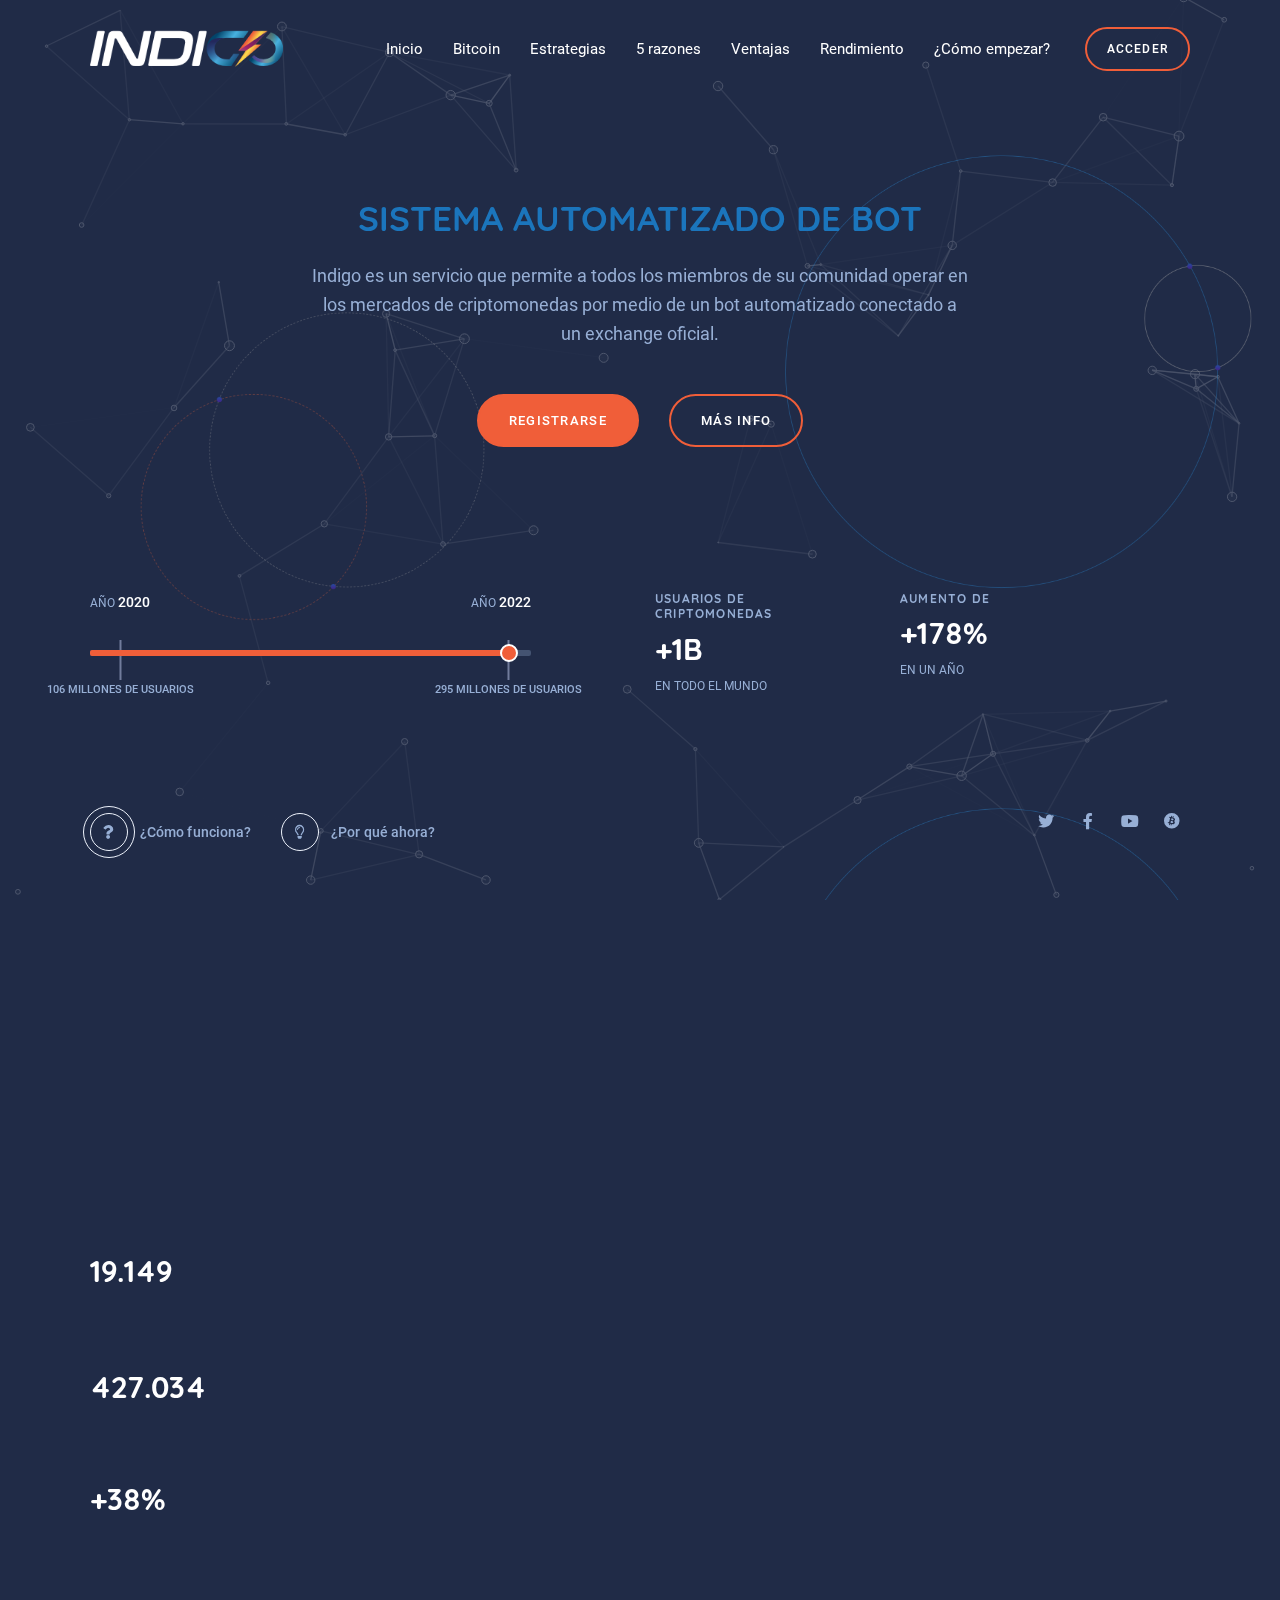
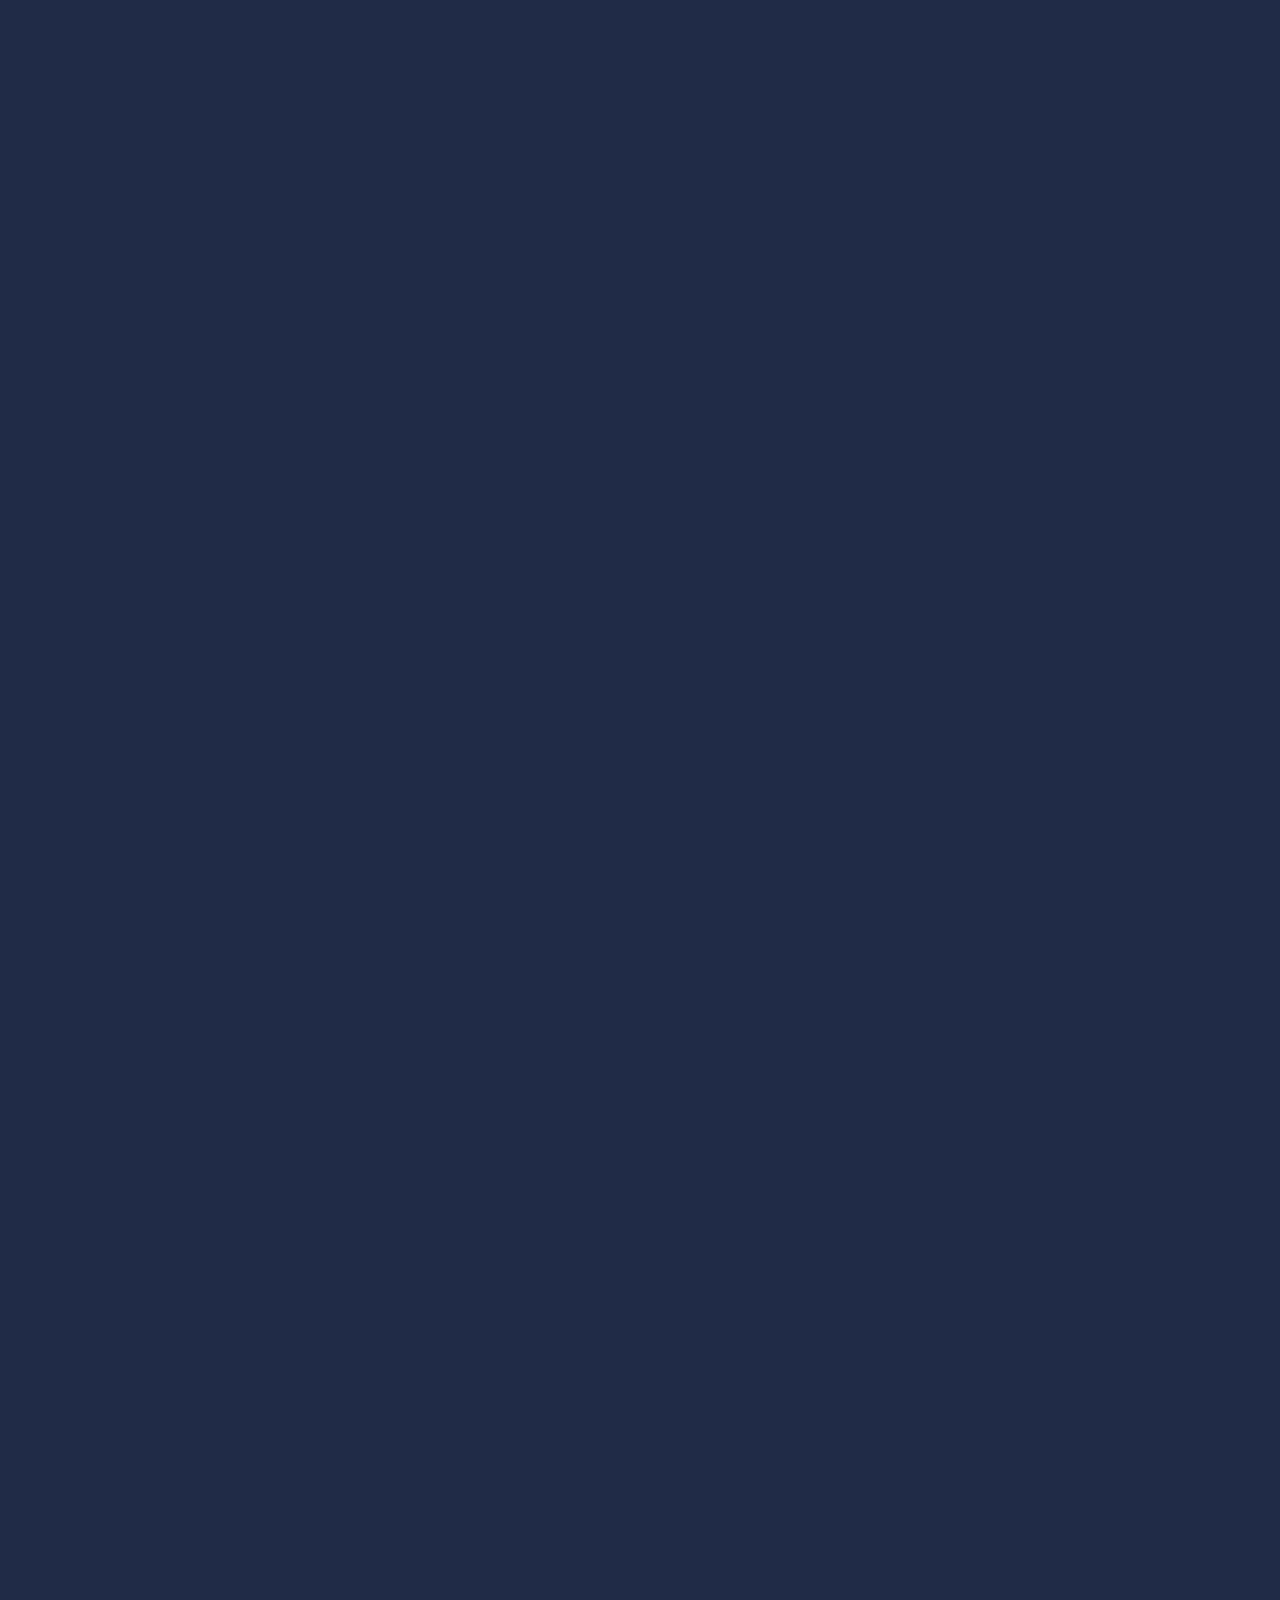
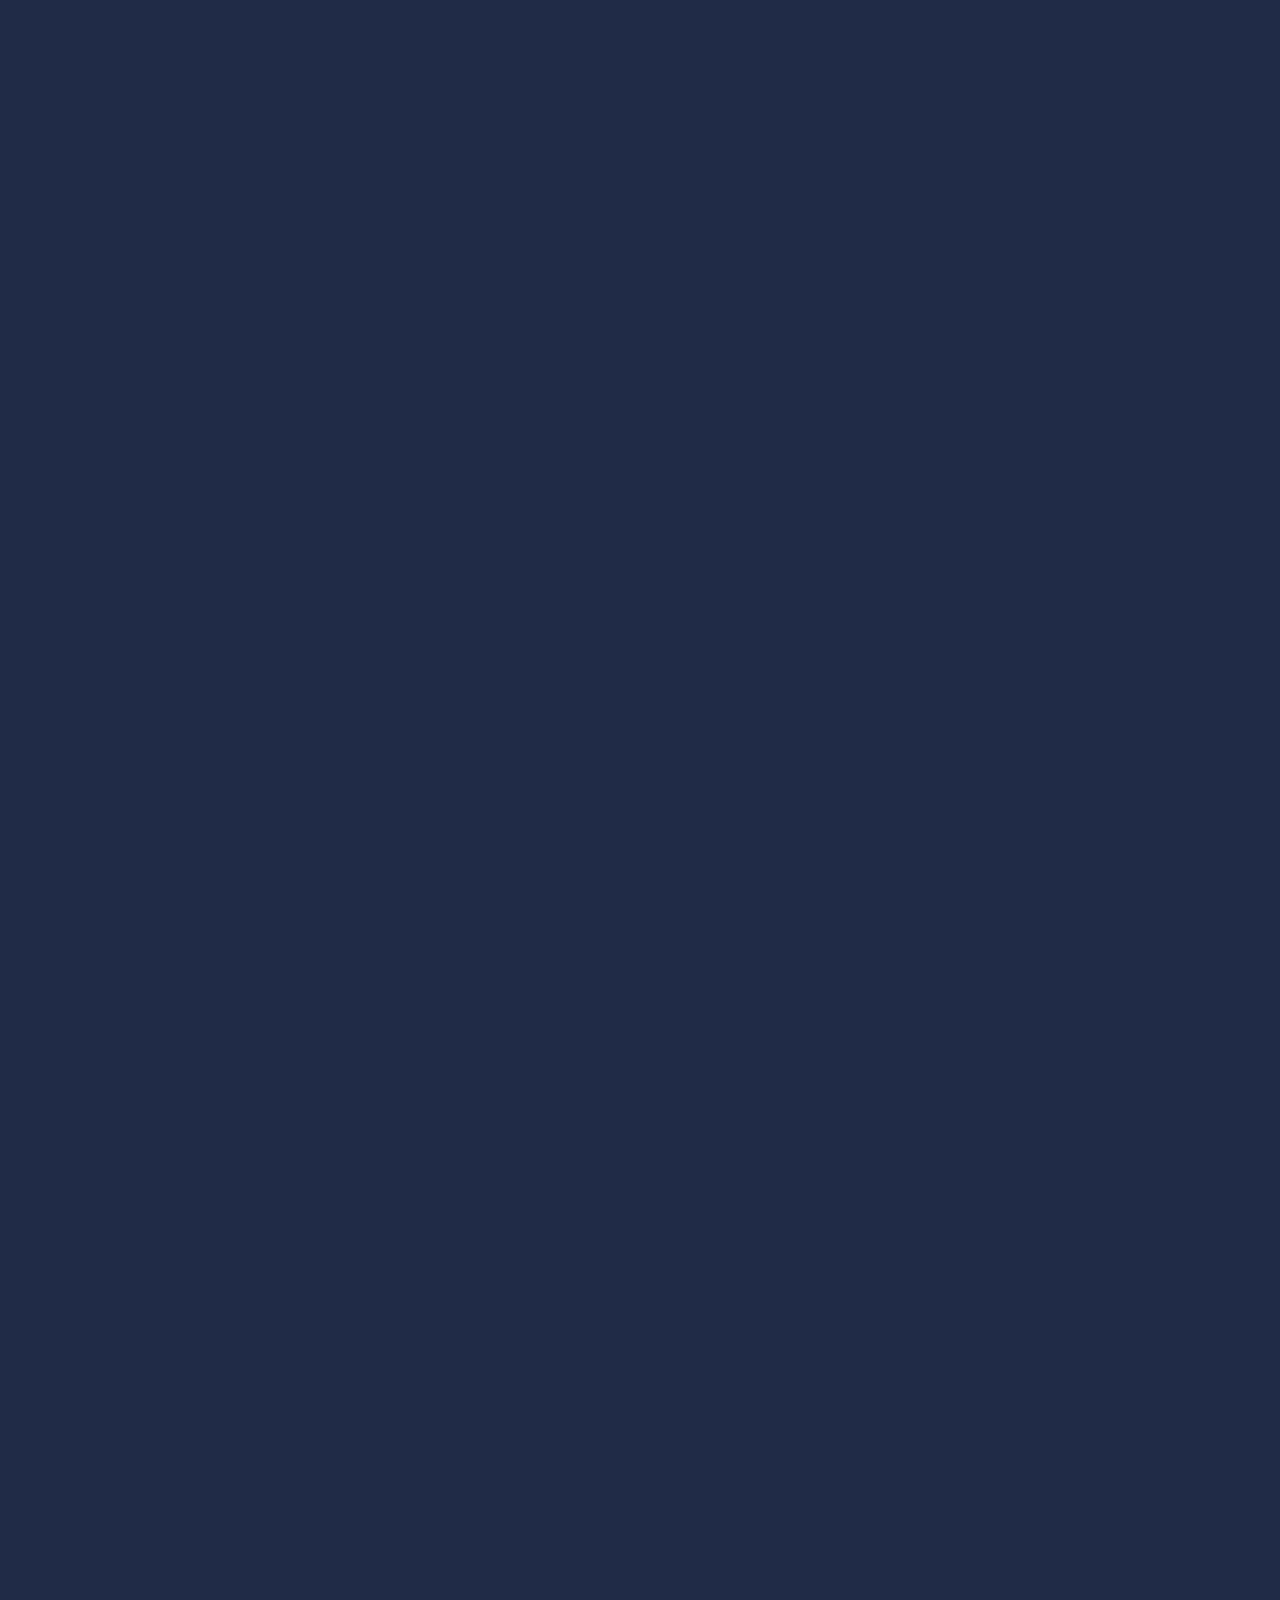
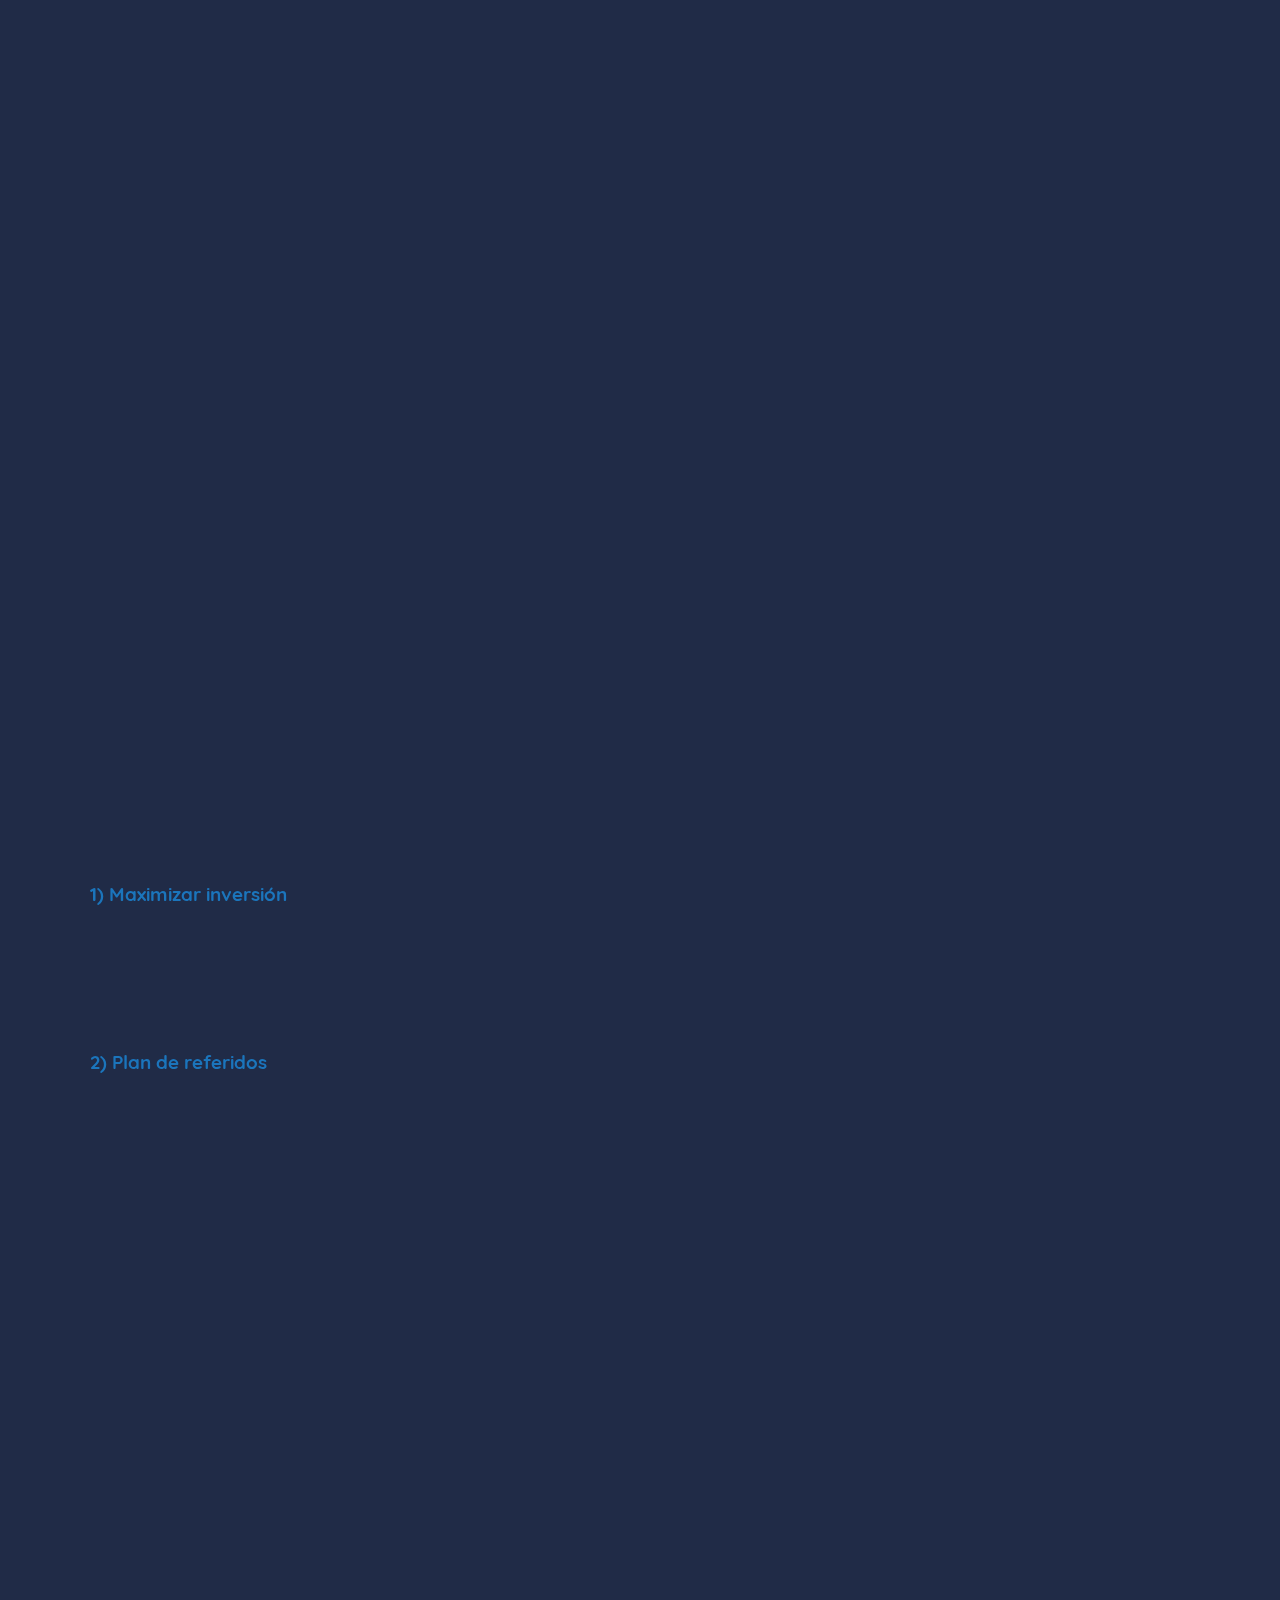
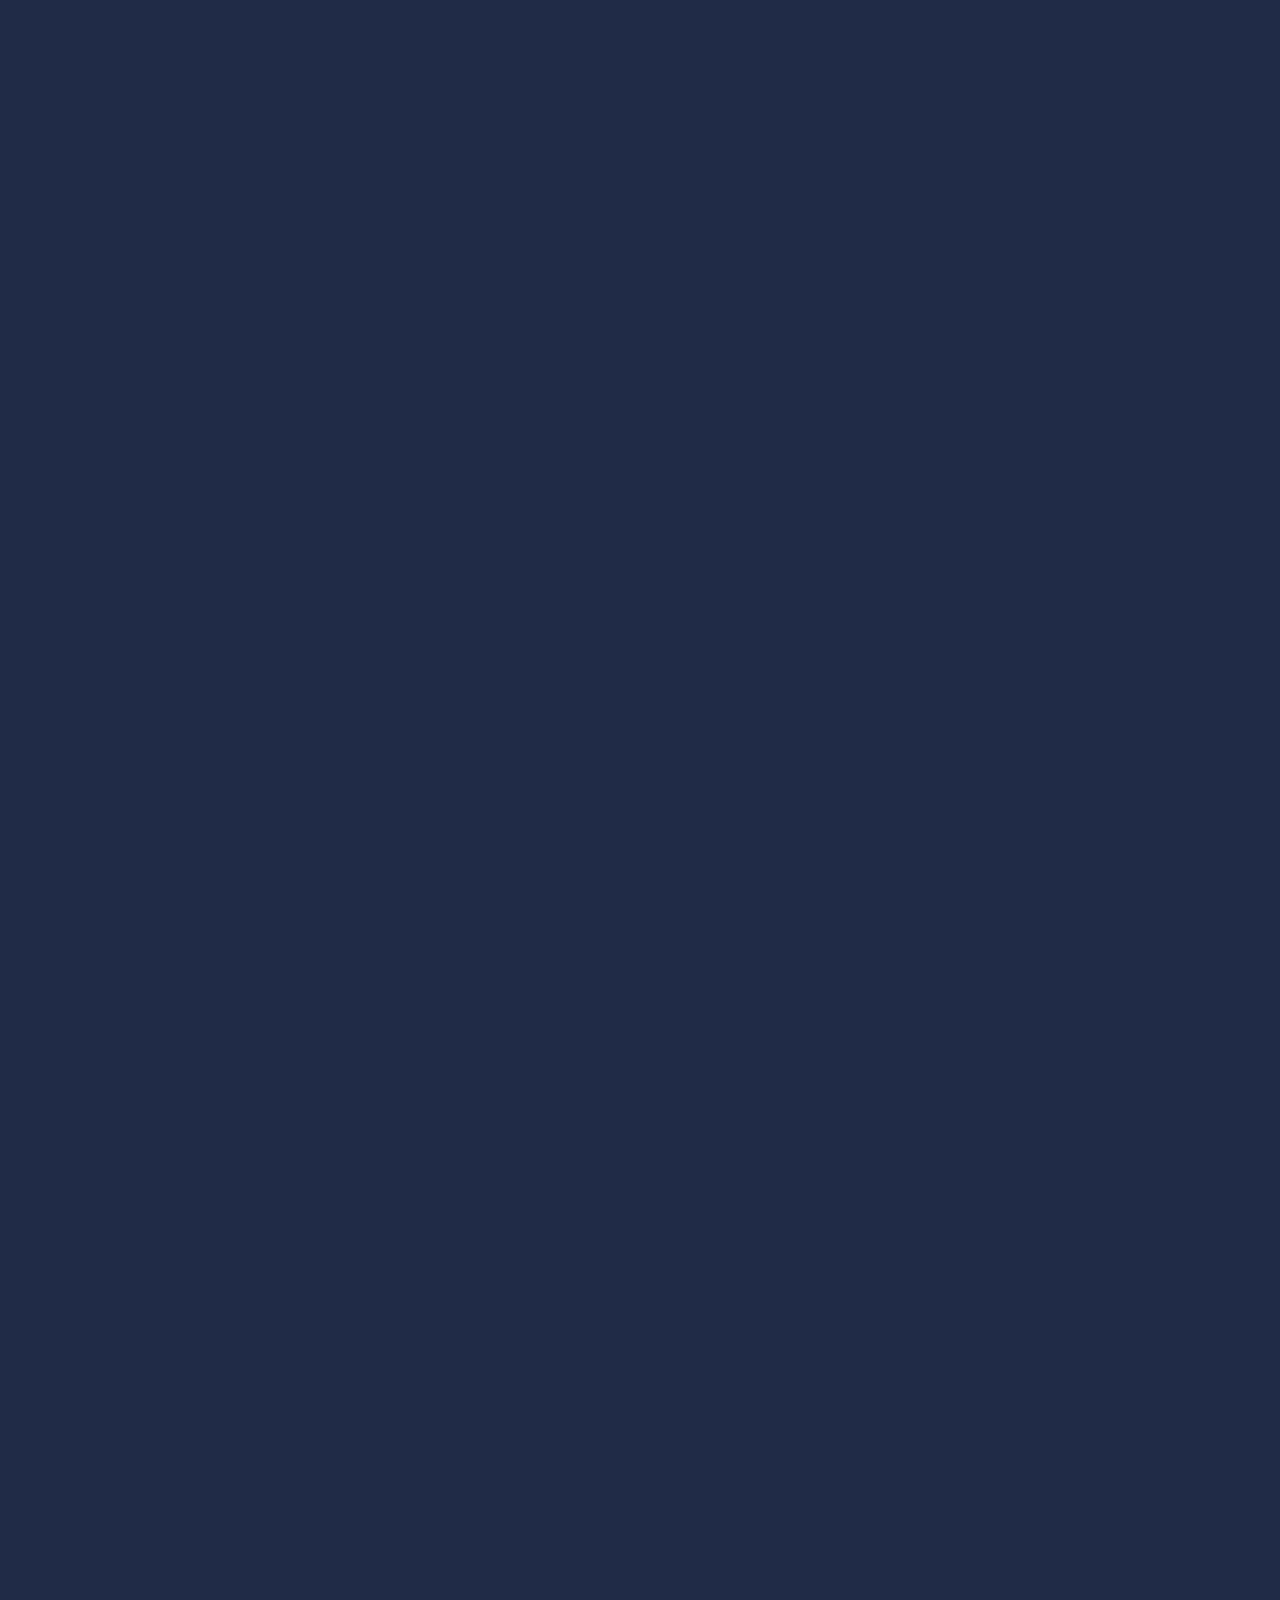
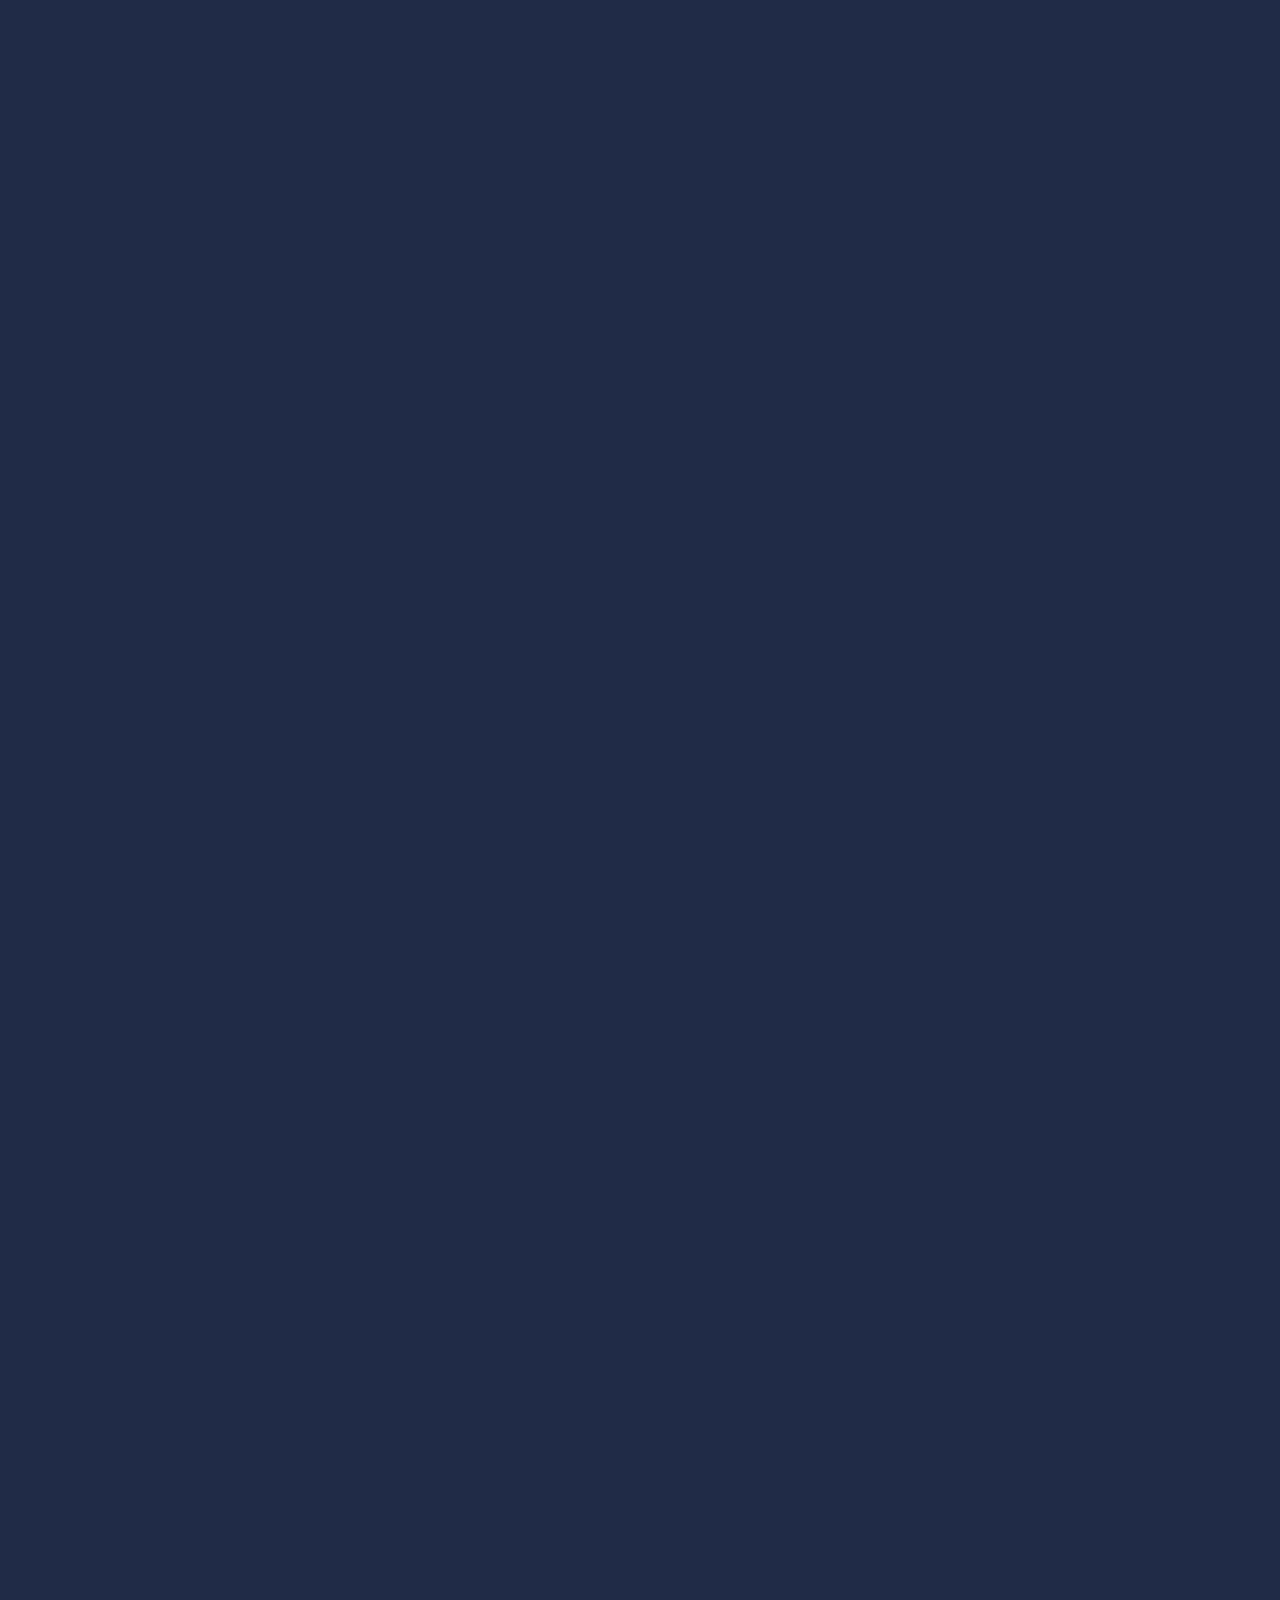
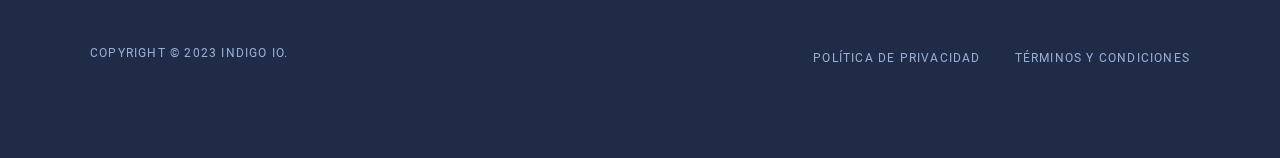
==== index.html @ 96a62c19 "Update index.html" ====
<!DOCTYPE html>
<html lang="es-ES" class="js">
<head>
    <meta charset="utf-8">
    <meta name="author" content="Indigo">
    <meta name="viewport" content="width=device-width, initial-scale=1, shrink-to-fit=no">
    <meta name="description" content="Indigo es un sistema de bots automatizados que opera en el mercado de Bitcoin a través de exchanges oficiales al servicio de los usuarios registrados en su comunidad.">
    <!-- Fav Icon  -->
    <link rel="apple-touch-icon" sizes="180x180" href="img/apple-touch-icon.png">
    <link rel="icon" type="image/png" sizes="32x32" href="img/favicon-32x32.png">
    <link rel="icon" type="image/png" sizes="16x16" href="img/favicon-16x16.png">
    <link rel="manifest" href="img/site.webmanifest">
    <!-- Site Title  -->
    <title>Indigo | Sistema de bots</title>
    <!-- Bundle and Base CSS -->
    <link rel="stylesheet" href="assets/css/vendor.bundle.css?ver=200">
    <link rel="stylesheet" href="assets/css/style-indigo.css?ver=200">
    <!-- Extra CSS -->
    <link rel="stylesheet" href="assets/css/theme.css?ver=200">
</head>

<body class="nk-body body-wider bg-theme mode-onepage">
    <div class="nk-wrap">
        <header class="nk-header page-header is-transparent is-sticky is-dark" id="header">
            <!-- Header @s -->
            <div class="header-main">
                <div class="header-container container container-xxl">
                    <div class="header-wrap">
                        <!-- Logo @s -->
                        <div class="header-logo logo animated" data-animate="fadeInDown" data-delay=".6">
                            <a href="./" class="logo-link">
                                <img class="logo-dark" src="img/logo-s2-white.png" srcset="img/logo-s2-white2x.png 2x" alt="logo">
                                <img class="logo-light" src="img/logo-s2-white.png" srcset="img/logo-s2-white2x.png 2x" alt="logo">
                            </a>
                        </div>
                        <!-- Menu Toogle @s -->
                        <div class="header-nav-toggle">
                            <a href="#" class="navbar-toggle" data-menu-toggle="header-menu">
                                <div class="toggle-line">
                                    <span></span>
                                </div>
                            </a>
                        </div>
                        <!-- Menu @s -->
                        <div class="header-navbar animated" data-animate="fadeInDown" data-delay=".6">
                            <nav class="header-menu" id="header-menu">
                                <ul class="menu">
                                    <li class="menu-item"><a class="menu-link nav-link" href="#header">Inicio</a></li>
                                    <li class="menu-item"><a class="menu-link nav-link" href="#about">Bitcoin</a></li>
                                    <li class="menu-item"><a class="menu-link nav-link" href="#funciona">Estrategias</a></li>
                                    <li class="menu-item"><a class="menu-link nav-link" href="#razones">5 razones</a></li>
                                    <li class="menu-item"><a class="menu-link nav-link" href="#ventajas">Ventajas</a></li>
                                    <li class="menu-item"><a class="menu-link nav-link" href="#rendimiento">Rendimiento</a></li>
                                    <li class="menu-item"><a class="menu-link nav-link" href="#empezar">¿Cómo empezar?</a></li>
                                </ul>
                                <ul class="menu-btns">
                                    <li><a href="https://app.indigobotsys.com/" data-bs-toggle="modal" data-bs-target="#login-popup" class="btn btn-md btn-round btn-thin btn-outline btn-primary btn-auto no-change"><span>Acceder</span></a></li>
                                </ul>
                            </nav>
                        </div><!-- .header-navbar @e -->
                    </div>
                </div>
            </div><!-- .header-main @e -->
            <div class="banner banner-fs tc-light">
                <div class="nk-block nk-block-header nk-block-sm my-auto">
                    <div class="container pt-5">
                        <div class="banner-caption text-center">
                            <h1 class="title title-xl-2 ttu animated" data-animate="fadeInUp" data-delay="0.7">Sistema automatizado de bot</h1>
                            <div class="row justify-content-center pb-3">
                                <div class="col-sm-11 col-xl-11 col-xxl-8">
                                    <p class="lead animated" data-animate="fadeInUp" data-delay="0.8">Indigo es un servicio que permite a todos los miembros de su comunidad operar en los mercados de criptomonedas por medio de un bot automatizado conectado a un exchange oficial. </p>
                                </div>
                            </div>
                            <div class="cpn-action">
                                <ul class="btn-grp mx-auto">
                                    <li class="animated" data-animate="fadeInUp" data-delay="0.9"><a href="#" class="btn btn-primary btn-round">REGISTRARSE</a></li>
                                    <li class="animated" data-animate="fadeInUp" data-delay="1"><a href="#tokensale" class="menu-link btn btn-round btn-outline btn-primary">MÁS INFO</a></li>
                                </ul>
                            </div>
                        </div>
                    </div>
                </div>
                <div class="nk-block nk-block-status">
                    <div class="container container-xxl">
                        <div class="row gutter-vr-40px justify-content-between">
                            <div class="col-xxl-6 col-xl-5 col-lg-5">
                                <div class="progress-wrap progress-wrap-point animated" data-animate="fadeInUp" data-delay="0.8">
                                    <ul class="progress-info progress-info-s2">
                                        <li>AÑO <span>2020</span></li>
                                        <li class="text-end">AÑO <span>2022</span></li>
                                    </ul>
                                    <div class="progress-bar progress-bar-xs">
                                        <div class="progress-percent progress-percent-s2" data-percent="95"></div>
                                        <div class="progress-point" data-point="7">106 MILLONES DE USUARIOS</div>
                                        <div class="progress-point" data-point="95">295 MILLONES DE USUARIOS</div>
                                    </div>
                                </div>
                            </div>
                            <div class="col-xxl-5 col-xl-6 col-lg-7 text-center text-sm-start">
                                <div class="row justify-content-around gutter-vr-30px">
                                    <div class="col-sm-4 col-md-6 col-lg-4 col-xl-5">
                                        <div class="status-info animated" data-animate="fadeInUp" data-delay="0.9">
                                            <h6 class="title title-xxs tc-default status-title ttu">Usuarios de criptomonedas</h6>
                                            <h3 class="fz-3 fw-3 status-percent">+1B</h3>
                                            <div class="fz-8">EN TODO EL MUNDO</div>
                                        </div>
                                    </div>
                                    <div class="col-sm-8 col-md-6 col-lg-7 col-xl-7">
                                        <div class="status-countdown float-sm-end animated" data-animate="fadeInUp" data-delay="1">
                                            <h6 class="title title-xxs tc-default status-title ttu">AUMENTO DE</h6>
                                            <h3 class="fz-3 fw-3 status-percent">+178%</h3>
                                            <div class="fz-8">EN UN AÑO</div>
                                            <div class="countdown justify-content-center justify-content-sm-start countdown-s3 countdown-s3-alt" data-date="2022/10/24" data-min-text="Minutes" data-sec-text="Seconds"></div>
                                        </div>
                                    </div>
                                </div>
                            </div>
                        </div>
                    </div>
                </div>
                <div class="nk-block nk-block-actions">
                    <div class="container container-xxl">
                        <div class="row gutter-vr-40px align-items-center">
                            <div class="col-sm-7 d-flex justify-content-center justify-content-sm-start">
                                <ul class="btn-grp btn-grp-break justify-content-center justify-content-sm-start gutter-vr-20px">
                                    <li class="animated" data-animate="fadeInUp" data-delay="0.8"><a href="#como_funciona" class="link link-light link-break"><em class="icon-circle icon-border icon-animation fas fa-question"></em><span>¿Cómo funciona?</span></a></li>
                                    <li class="animated" data-animate="fadeInUp" data-delay="0.9"><a href="#" class="link link-light link-break"><em class="icon-circle icon-border far fa-lightbulb"></em><span>¿Por qué ahora?</span></a></li>
                                </ul>
                            </div>
                            <div class="col-sm-5">
                                <ul class="social-links social-links-s2 justify-content-center justify-content-sm-end animated" data-animate="fadeInUp" data-delay="1">
                                    <li><a href="#"><em class="fab fa-twitter"></em></a></li>
                                    <li><a href="#"><em class="fab fa-facebook-f"></em></a></li>
                                    <li><a href="#"><em class="fab fa-youtube"></em></a></li>
                                    <li><a href="#"><em class="fab fa-bitcoin"></em></a></li>
                                </ul>
                            </div>
                        </div>
                    </div>
                </div>
                <!-- Place Particle Js -->
                <div id="particles-bg" class="particles-container is-fixed particles-bg op-20"></div>
            </div>
        </header>
        <main class="nk-pages tc-light">
            <section class="section" id="about">
                <div class="container">
                    <div class="row justify-content-center text-center">
                        <div class="col-lg-6">
                            <div class="section-head section-head-s2">
                                <h2 class="title title-xl animated" data-animate="fadeInUp" data-delay="0.1" title="BTC como referencia">BTC</h2>
                            </div>
                        </div>
                    </div>
                </div>
                <div class="container container-xxl">
                    <div class="nk-block">
                        <div class="row justify-content-between align-items-center gutter-vr-40px">
                            <div class="col-lg-6 order-lg-last">
                                <div class="gfx py-4 animated" data-animate="fadeInUp" data-delay="0.2">
                                    <img src="img/graf-01.png" alt="gráfico 1">
                                </div>
                            </div>
                            <div class="col-lg-5">
                                <div class="nk-block-text">
                                    <h2 class="title animated" data-animate="fadeInUp" data-delay="0.3">Usamos el Bitcoin como referencia</h2>
                                    <ul class="sec01">
                                        <li><h3>19.149</h3><p class="animated" data-animate="fadeInUp" data-delay="0.4">millones de BTC minados (sobre un total de 21 millones).</p></li>
                                        <li><h3>427.034</h3><p class="animated" data-animate="fadeInUp" data-delay="0.5">millones de USD de capitalización (12/09/22 CoinmarketCap).</p></li>
                                        <li><h3>+38%</h3><p class="animated" data-animate="fadeInUp" data-delay="0.6">de dominancia sobre la totalidad del mercado cripto.</p></li>
                                    </ul>
                                    <ul class="btn-grp gutter-vr-20px pdt-m">
                                        <li class="animated" data-animate="fadeInUp" data-delay="0.6"><a href="#docs" class="menu-link btn btn-primary btn-round btn-lg"><span>Presentación</span> <em class="icon ti ti-arrow-down"></em></a></li>
                                        <li class="animated" data-animate="fadeInUp" data-delay="0.7"><a href="#razones" class="menu-link btn btn-underline">5 RAZONES DE PESO</a></li>
                                    </ul>
                                </div>
                            </div>
                        </div>
                    </div>
                </div>
            </section>
            <!-- // -->
            <section class="section" id="funciona">
                <div class="container">
                    <div class="row justify-content-center text-center">
                        <div class="col-lg-6">
                            <div class="section-head section-head-s2">
                                <h2 class="title title-xl animated" data-animate="fadeInUp" data-delay="0.1" title="¿CÓMO FUNCIONA?">¿CÓMO FUNCIONA?</h2>
                            </div>
                        </div>
                    </div>
                </div>
                <div class="container container-xxl">
                    <div class="nk-block">
                        <div class="row justify-content-center">
                            <div class="col-xl-6 col-lg-8">
                                <ul class="nav tab-nav tab-nav-btn-bdr-s2 justify-content-center justify-content-sm-between pb-4 pb-sm-5 animated" data-animate="fadeInUp" data-delay="0.1">
                                    <li><a class="active" data-bs-toggle="tab" href="#tab-1-1">ESTRATEGIAS</a></li>
                                    <li class="tab-nav-sap d-none d-sm-block"></li>
                                    <li><a data-bs-toggle="tab" href="#tab-1-2">A TU ALCANCE</a></li>
                                </ul>
                            </div>
                        </div>
                        <div class="tab-content">
                            <div class="tab-pane fade show active" id="tab-1-1">
                                <div class="row align-items-center justify-content-between gutter-vr-40px">
                                    <div class="col-lg-6 order-lg-last">
                                        <div class="nk-block-img nk-block-ca animated" data-animate="fadeInUp" data-delay="0.2">
                                            <div class="nk-circle-animation nk-df-center fast"></div><!-- .circle-animation -->
                                            <img class="shadow rounded" src="img/estrategias.png" alt="">
                                        </div>
                                    </div>
                                    <div class="col-lg-5">
                                        <div class="nk-block-text mgb-m30">
                                            <h2 class="title title-md animated" data-animate="fadeInUp" data-delay="0.2">Estrategias combinadas</h2>
                                            <p class="animated" data-animate="fadeInUp" data-delay="0.2">Nuestro bot combina varias estrategias para adaptarse en todo momento a los distintos comportamientos del mercado. Los mercados al alza, a la baja, o los mercados lateralizados son la principal referencia a la hora de desarrollar la estrategia más adecuada, siempre supervisada por nuestros sistemas de Inteligencia Artificial (IA).</p>
                                        </div>
                                    </div>
                                </div>
                            </div>
                            <div class="tab-pane fade" id="tab-1-2">
                                <div class="row align-items-center justify-content-between gutter-vr-40px">
                                    <div class="col-lg-6 order-lg-last">
                                        <div class="nk-block-img nk-block-ca animated" data-animate="fadeInUp" data-delay="0.2">
                                            <div class="nk-circle-animation nk-df-center fast"></div><!-- .circle-animation -->
                                            <img class="shadow rounded" src="img/alcance.png" alt="">
                                        </div>
                                    </div>
                                    <div class="col-lg-5">
                                        <div class="nk-block-text mgb-m30">
                                            <h2 class="title title-md animated" data-animate="fadeInUp" data-delay="0.2">Al alcance de todos</h2>
                                            <p class="animated" data-animate="fadeInUp" data-delay="0.2">En INDIGO te ofrecemos la posibilidad de hacer crecer tu cartera de Bitcoins, creando una comunidad donde todos los usuarios de criptomonedas puedan sumar utilizando nuestro bot y sus estrategias, con operaciones automatizadas que gestionan con éxito los activos en sus carteras personales.Siempre bajo la custodia del usuario y con total transparencia y seguridad.</p>
                                        </div>
                                    </div>
                                </div>
                            </div>
                        </div>
                    </div>
                </div><!-- .container -->
            </section>
             <!-- // -->
            <section class="section" id="backtesting">
                <div class="container">
                    <div class="row justify-content-center text-center">
                        <div class="col-lg-6">
                            <div class="section-head section-head-s2">
                                <h2 class="title title-xl animated" data-animate="fadeInUp" data-delay="0.1" title="BACKTESTING">BACKTESTING</h2>
                                <p class="animated" data-animate="fadeInUp" data-delay="0.2">El sistema Indigo es un conjunto de estrategias especializadas en el mercado de las criptomonedas, enfocadas a aumentar el volumen de Bitcoins depositados en el Exchange del usuario.</p>
                            </div>
                        </div>
                    </div>
                </div>
                <div class="container container-xxl">
                    <div class="nk-block">
                        <div class="roadmap-wrap roadmap-wrap-ovl-right text-center animated" data-animate="fadeInUp" data-delay="0.3">
                            <div class="roadmap-line-s2"></div>
                            <div class="roadmap-slider has-carousel carousel-nav-center" data-blank="true" data-items="5" data-items-tab-l="4" data-items-tab-p="3" data-items-mobile="2" data-margin="-1" data-navs="true">
                                <div class="roadmap roadmap-s2 roadmap-i1 roadmap-finished">
                                    <h6 class="roadmap-year-s2">24/7</h6>
                                    <h5 class="title title-sm roadmap-date">365 días al año</h5>
                                    <div class="roadmap-text">
                                        <p>Nuestros bots operan 24 horas al día los 365 días del año, utilizando estrategias derivadas del uso combinado de Inteligencia Artificial y el Big Data.</p>
                                    </div>
                                </div>
                                <div class="roadmap roadmap-s2 roadmap-i2 roadmap-finished">
                                    <h6 class="roadmap-year-s2">Estrategias adaptadas</h6>
                                    <h5 class="title title-sm roadmap-date">Ajuste según el mercado</h5>
                                    <div class="roadmap-text">
                                        <p>El bot aplica la estrategia adecuada según la tendencia del mercado, “alcista”, “bajista” o “lateral”, para obtener beneficios en todos los escenarios.</p>
                                    </div>
                                </div>
                                <div class="roadmap roadmap-s2 roadmap-i3 roadmap-finished">
                                    <h6 class="roadmap-year-s2">200 monedas top</h6>
                                    <h5 class="title title-sm roadmap-date">Monitorización del BTC</h5>
                                    <div class="roadmap-text">
                                        <p>Realizamos un análisis de Bitcoin frente a 200 monedas top cada 10 segundos y operamos si la situación es favorable y el % de ganancia es mayor al 51% en cada operación.</p>
                                    </div>
                                </div>
                                <div class="roadmap roadmap-s2 roadmap-i4 roadmap-finished">
                                    <h6 class="roadmap-year-s2">Estudios intensivos</h6>
                                    <h5 class="title title-sm roadmap-date">Backtesting</h5>
                                    <div class="roadmap-text">
                                        <p>Todas nuestras estrategias han sido desarrolladas por medio de estudios intensivos de más de 2 años, con unos resultados positivos y una estabilidad que nunca antes habíamos encontrado.</p>
                                    </div>
                                </div>
                                <div class="roadmap roadmap-s2 roadmap-i5 roadmap-finished">
                                    <h6 class="roadmap-year-s2">Equipo técnico</h6>
                                    <h5 class="title title-sm roadmap-date">Verificación constante</h5>
                                    <div class="roadmap-text">
                                        <p>Nuestro equipo técnico supervisa constantemente el funcionamiento y los resultados de los bots. Estamos preparados para todas las situaciones.</p>
                                    </div>
                                </div>
                                <div class="roadmap roadmap-s2 roadmap-i6 roadmap-running">
                                    <h6 class="roadmap-year-s2">Sistema de caducidad</h6>
                                    <h5 class="title title-sm roadmap-date">Smart Hold</h5>
                                    <div class="roadmap-text">
                                        <p>Nuestro sistema de caducidad no permite tener operaciones abiertas mas de una semana, aunque el 90% de ellas se cierran antes de los 3 días e incluso en pocas horas.</p>
                                    </div>
                                </div>
                            </div>
                        </div>
                    </div>
                </div>
            </section>
            <!-- // -->
            <section class="section" id="5razones">
                <div class="container">
                    <div class="row justify-content-center text-center">
                        <div class="col-lg-6">
                            <div class="section-head section-head-s2">
                                <h2 class="title title-xl animated" data-animate="fadeInUp" data-delay="0.1" title="5 razones de peso">5 RAZONES DE PESO</h2>
                            </div>
                        </div>
                    </div>
                </div>
                <div class="container container-xxl">
                    <div class="nk-block">
                        <div class="row text-center align-items-lg-start gutter-vr-40px">
                            <div class="col-lg-2 col-sm-6">
                                <div class="feature feature-s6 feature-s6-1 animated" data-animate="fadeInUp" data-delay="0.3">
                                    <div class="feature-text">
                                        <h4 class="title title-sm ttu">PLENA DISPOSICIÓN</h4>
                                        <p>Plataforma abierta al mundo que opera 24/7 (24 horas los 365 días del año).</p>
                                    </div>
                                </div>
                            </div>
                            <div class="col-lg-2 col-sm-6">
                                <div class="feature feature-s6 feature-s6-2 animated" data-animate="fadeInUp" data-delay="0.4">
                                    <div class="feature-text">
                                        <h4 class="title title-sm ttu">SENCILLO Y AUTOMÁTICO</h4>
                                        <p>Formación incorporada a la plataforma a través de textos y vídeos explicativos.</p>
                                    </div>
                                </div>
                            </div>
                            <div class="col-lg-2 col-sm-6">
                                <div class="feature feature-s6 feature-s6-3 animated" data-animate="fadeInUp" data-delay="0.5">
                                    <div class="feature-text">
                                        <h4 class="title title-sm ttu">SIN CUSTODIA</h4>
                                        <p>Los activos se depositan en Binance, y siempre están en posesión y bajo control del usuario.</p>
                                    </div>
                                </div>
                            </div>
                            <div class="col-lg-2 col-sm-6">
                                <div class="feature feature-s6 feature-s6-1 animated" data-animate="fadeInUp" data-delay="0.3">
                                    <div class="feature-text">
                                        <h4 class="title title-sm ttu">PRIMERO GANAS</h4>
                                        <p>Las comisiones se devengan de los beneficios generados.</p>
                                    </div>
                                </div>
                            </div>
                            <div class="col-lg-2 col-sm-6">
                                <div class="feature feature-s6 feature-s6-2 animated" data-animate="fadeInUp" data-delay="0.4">
                                    <div class="feature-text">
                                        <h4 class="title title-sm ttu">BENEFICIOS ADICIONALES</h4>
                                        <p>Participando en la promoción del servicio (Network Marketing).</p>
                                    </div>
                                </div>
                            </div>
                        </div>
                    </div>
                </div>
            </section>
            <!-- // -->
            <section class="section" id="ventajas">
                <div class="container">
                    <div class="row justify-content-center text-center">
                        <div class="col-lg-6">
                            <div class="section-head section-head-s2">
                                <h2 class="title title-xl animated" data-animate="fadeInUp" data-delay="0.1" title="Ventajas Competitivas">VENTAJAS COMPETITIVAS</h2>
                            </div>
                        </div>
                    </div>
                </div>
                <div class="container container-xxl">
                    <div class="nk-block">
                        <div class="row align-items-center justify-content-center justify-content-xl-between gutter-vr-30px">
                            <div class="col-xxl-6 col-xl-6 col-lg-8">
                                <div class="nk-block-img nk-block-plx animated" data-animate="fadeInUp" data-delay="0.3">
                                    <img class="shadow rounded" src="img/graf-02.png" alt="">
                                    <img class="nk-block-img-plx plx-screen shadow rounded" src="img/graf-02b.png" alt="">
                                    <img class="nk-block-img-plx plx-circle plx-circle-s1" src="img/circle-a.png" alt="">
                                    <img class="nk-block-img-plx plx-polygon plx-polygon-s1" src="img/polygon-a.png" alt="">
                                    <img class="nk-block-img-plx plx-triangle plx-triangle-s1" src="img/triangle-a.png" alt="">
                                </div>
                            </div>
                            <div class="col-xxl-5 col-xl-6 col-lg-8">
                                <div class="nk-block-text">
                                    <div class="feature feature-inline animated" data-animate="fadeInUp" data-delay="0.4">
                                        <div class="feature-icon feature-icon-md">
                                            <em class="icon icon-xs icon-circle fas fa-check"></em>
                                        </div>
                                        <div class="feature-text">
                                            <p>Bot automatizado diseñado por expertos</p>
                                        </div>
                                    </div>
                                    <div class="feature feature-inline animated" data-animate="fadeInUp" data-delay="0.5">
                                        <div class="feature-icon feature-icon-md">
                                            <em class="icon icon-xs icon-circle fas fa-check"></em>
                                        </div>
                                        <div class="feature-text">
                                            <p>Inteligencia Artificial de última generación con históricos actualizados y grados de predicción</p>
                                        </div>
                                    </div>
                                    <div class="feature feature-inline animated" data-animate="fadeInUp" data-delay="0.6">
                                        <div class="feature-icon feature-icon-md">
                                            <em class="icon icon-xs icon-circle fas fa-check"></em>
                                        </div>
                                        <div class="feature-text">
                                            <p>Sin periodos de permanencia</p>
                                        </div>
                                    </div>
                                    <div class="feature feature-inline animated" data-animate="fadeInUp" data-delay="0.7">
                                        <div class="feature-icon feature-icon-md">
                                            <em class="icon icon-xs icon-circle fas fa-check"></em>
                                        </div>
                                        <div class="feature-text">
                                            <p>Selección de la banca a medida del usuario</p>
                                        </div>
                                    </div>
                                    <div class="feature feature-inline animated" data-animate="fadeInUp" data-delay="0.8">
                                        <div class="feature-icon feature-icon-md">
                                            <em class="icon icon-xs icon-circle fas fa-check"></em>
                                        </div>
                                        <div class="feature-text">
                                            <p>Mejora los resultados de holdeo en bitcoins</p>
                                        </div>
                                    </div>
                                </div>
                            </div>
                        </div>
                    </div>
                </div>
            </section>
            <!-- // -->
            <section class="section" id="rendimiento">
                <div class="container">
                    <div class="row justify-content-center text-center">
                        <div class="col-lg-6">
                            <div class="section-head section-head-s2">
                                <h2 class="title title-xl animated" data-animate="fadeInUp" data-delay="0.1" title="Doble oportunidad">DOBLE OPORTUNIDAD</h2>
                            </div>
                        </div>
                    </div>
                </div>
                <div class="container container-xxl">
                    <div class="nk-block">
                        <div class="row align-items-center justify-content-center justify-content-xl-between gutter-vr-30px">
                            <div class="col-xxl-5 col-xl-6 col-lg-8">
                                <ul><li><h5>1) Maximizar inversión</h5><p class="animated" data-animate="fadeInUp" data-delay="0.2">En INDIGO no solo le ofrecemos una de las mejores opciones que encontrará para maximizar su cartera de criptomonedas, sino que además hemos diseñado un excelente plan de referidos que reparte <span>hasta el 15% de los rendimientos obtenidos</span>.
                                </p></li>
                                <li><h5>2) Plan de referidos</h5><p class="animated" data-animate="fadeInUp" data-delay="0.3">Con nuestro plan podrá generar importantes ingresos, solo por compartir con sus contactos nuestros servicios y con ellos la oportunidad de adentrarse en las ventajas del mundo cripto.</p>
                                </li>
                            </ul>
                        </div>
                            <div class="col-xxl-6 col-xl-6 col-lg-8">
                                <div class="nk-block-img nk-block-plx animated" data-animate="fadeInUp" data-delay="0.3">
                                    <img class="shadow rounded" src="img/graf-03.png" alt="">
                                </div>
                            </div>
                        </div>
                    </div>
                </div>
            </section>
            <!-- // -->
            <section class="section" id="docs">
                <div class="container">
                    <div class="row justify-content-center text-center">
                        <div class="col-lg-6">
                            <div class="section-head section-head-s2">
                                <h2 class="title title-xl animated" data-animate="fadeInUp" data-delay="0.1" title="Descargas">+ INFO</h2>
                                <p class="animated" data-animate="fadeInUp" data-delay="0.2">Descarga nuestra presentación.</p>
                            </div>
                        </div>
                    </div>
                </div>
                <div class="container container-xxl">
                    <div class="nk-block">
                        <div class="row gutter-vr-50px">
                            <div class="col-sm-12 col-lg-12">
                                <div class="doc animated" data-animate="fadeInUp" data-delay="0.3">
                                    <div class="doc-photo doc-shape doc-shape-a">
                                        <img src="img/doc-a.jpg" alt="">
                                    </div>
                                    <div class="doc-text">
                                        <h5 class="doc-title title-sm">Presentación <small>(2022)</small></h5>
                                        <a class="doc-download" href="#"><em class="ti ti-import"></em></a>
                                        <div class="doc-lang">ESPAÑOL</div>
                                    </div>
                                </div>
                            </div>
                        </div>
                    </div>
                </div>
            </section>
            <!-- // -->
            <section class="section" id="empezar">
                <div class="container">
                    <div class="row justify-content-center text-center">
                        <div class="col-lg-6">
                            <div class="section-head section-head-s2">
                                <h2 class="title title-xl animated" data-animate="fadeInUp" data-delay="0.1" title="Cómo empezar">¿CÓMO EMPEZAR?</h2>
                            </div>
                        </div>
                    </div>
                </div>
                <div class="container container-xxl">
                    <div class="nk-block">
                        <div class="row align-items-center justify-content-center justify-content-xl-between gutter-vr-30px">
                            <div class="col-xxl-6 col-xl-6 col-lg-8">
                                <div class="nk-block-img nk-block-plx animated" data-animate="fadeInUp" data-delay="0.3">
                                    <img class="shadow rounded" src="img/graf-04.png" alt="">
                                </div>
                            </div>
                            <div class="col-xxl-5 col-xl-6 col-lg-8">
                                <div class="nk-block-text">
                                    <div class="feature feature-inline animated" data-animate="fadeInUp" data-delay="0.4">
                                        <div class="feature-icon feature-icon-md">
                                            <em class="icon icon-xs icon-circle fas fa-check"></em>
                                        </div>
                                        <div class="feature-text">
                                            <p>Para comenzar a trabajar con nosotros debes registrarte en la plataforma de INDIGO</p>
                                        </div>
                                    </div>
                                    <div class="feature feature-inline animated" data-animate="fadeInUp" data-delay="0.5">
                                        <div class="feature-icon feature-icon-md">
                                            <em class="icon icon-xs icon-circle fas fa-check"></em>
                                        </div>
                                        <div class="feature-text">
                                            <p>Registrarte en Binance para usarlo como exchange preferente.(se necesitará una banca mínima para operar de 500 USAD)
                                            </p>
                                        </div>
                                    </div>
                                    <div class="feature feature-inline animated" data-animate="fadeInUp" data-delay="0.6">
                                        <div class="feature-icon feature-icon-md">
                                            <em class="icon icon-xs icon-circle fas fa-check"></em>
                                        </div>
                                        <div class="feature-text">
                                            <p>Crear y configurar una API en el exchange Binance para ser usada por INDIGO</p>
                                        </div>
                                    </div>
                                    <div class="feature feature-inline animated" data-animate="fadeInUp" data-delay="0.7">
                                        <div class="feature-icon feature-icon-md">
                                            <em class="icon icon-xs icon-circle fas fa-check"></em>
                                        </div>
                                        <div class="feature-text">
                                            <p>Activar tu bot y destinarle la banca deseada</p>
                                        </div>
                                    </div>
                                    <div class="text-center text-sm-start animated" data-animate="fadeInUp" data-delay="0.9">
                                        <a href="#" class="btn btn-round btn-primary">RegÍstrate</a>
                                    </div>
                                </div>
                            </div>
                        </div>
                    </div>
                </div>
            </section>
            <!-- // -->
            <section class="section" id="faqs">
                <div class="container">
                    <div class="row justify-content-center text-center">
                        <div class="col-lg-6">
                            <div class="section-head section-head-s2">
                                <h2 class="title title-xl animated" data-animate="fadeInUp" data-delay="0.1" title="PREGUNTAS FRECUENTES">FAQS</h2>
                                <p class="animated" data-animate="fadeInUp" data-delay="0.2">Aquí encontrarás respuestas a las preguntas que seguramente ya te estás haciendo.</p>
                            </div>
                        </div>
                    </div>
                    <!-- Block @s -->
                    <div class="nk-block">
                        <div class="row justify-content-center">
                            <div class="col-xl-10">
                                <ul class="nav tab-nav tab-nav-btn tab-nav-btn-bdr tab-nav-center pdb-r animated" data-animate="fadeInUp" data-delay="0.3">
                                    <li><a class="active" data-bs-toggle="tab" href="#tab-2-1">General</a></li>
                                    <li><a data-bs-toggle="tab" href="#tab-2-2">Registro</a></li>
                                    <li><a data-bs-toggle="tab" href="#tab-2-3">Comisiones</a></li>
                                    <li><a data-bs-toggle="tab" href="#tab-2-4">Inversión</a></li>
                                </ul>
                                <div class="tab-content">
                                    <div class="tab-pane fade show active" id="tab-2-1">
                                        <div class="accordion" id="acc-1">
                                            <div class="accordion-item accordion-item-s3 animated" data-animate="fadeInUp" data-delay="0.4">
                                                <h5 class="accordion-title accordion-title-sm" data-bs-toggle="collapse" data-bs-target="#acc-1-1">Lorem Ipsum <span class="accordion-icon"></span></h5>
                                                <div id="acc-1-1" class="collapse show" data-bs-parent="#acc-1">
                                                    <div class="accordion-content">
                                                        <p>Lorem ipsum dolor sit amet consectetur adipisicing elit. Suscipit quo nostrum fugiat, qui autem libero, quibusdam sit et esse possimus nemo repudiandae sapiente ipsa nesciunt numquam at tempora quaerat eaque..</p>
                                                    </div>
                                                </div>
                                            </div>
                                            <div class="accordion-item accordion-item-s3 animated" data-animate="fadeInUp" data-delay="0.5">
                                                <h5 class="accordion-title accordion-title-sm collapsed" data-bs-toggle="collapse" data-bs-target="#acc-1-2">Lorem ipsum <span class="accordion-icon"></span></h5>
                                                <div id="acc-1-2" class="collapse" data-bs-parent="#acc-1">
                                                    <div class="accordion-content">
                                                        <p>Lorem ipsum dolor sit amet consectetur adipisicing elit. Esse tempora cumque reiciendis ipsum aliquid minus necessitatibus mollitia minima nemo? Nisi voluptatum, eaque earum expedita dicta numquam, hic veniam nemo voluptates?</p>
                                                    </div>
                                                </div>
                                            </div>
                                            <div class="accordion-item accordion-item-s3 animated" data-animate="fadeInUp" data-delay="0.6">
                                                <h5 class="accordion-title accordion-title-sm collapsed" data-bs-toggle="collapse" data-bs-target="#acc-1-3">Lorem ipsum <span class="accordion-icon"></span></h5>
                                                <div id="acc-1-3" class="collapse" data-bs-parent="#acc-1">
                                                    <div class="accordion-content">
                                                        <p>Lorem ipsum dolor sit amet consectetur adipisicing elit. Totam ipsum dolore minima libero reiciendis laboriosam ut vero, qui, voluptatem consequatur molestias eos. Iste quibusdam delectus quis, repellendus veniam repellat mollitia.</p>
                                                    </div>
                                                </div>
                                            </div>
                                            <div class="accordion-item accordion-item-s3 animated" data-animate="fadeInUp" data-delay="0.7">
                                                <h5 class="accordion-title accordion-title-sm collapsed" data-bs-toggle="collapse" data-bs-target="#acc-1-4">Lorem ipsum <span class="accordion-icon"></span></h5>
                                                <div id="acc-1-4" class="collapse" data-bs-parent="#acc-1">
                                                    <div class="accordion-content">
                                                        <p>Lorem, ipsum, dolor sit amet consectetur adipisicing elit. Aut repudiandae quidem maiores repellat minus est, facere nam illum cum. In esse porro autem molestias incidunt nihil sunt magnam dolorem facere..</p>
                                                    </div>
                                                </div>
                                            </div>
                                        </div>
                                    </div>
                                    <div class="tab-pane fade" id="tab-2-2">
                                        <div class="accordion" id="acc-2">
                                            <div class="accordion-item accordion-item-s3 animated" data-animate="fadeInUp" data-delay="0.4">
                                                <h5 class="accordion-title accordion-title-sm" data-bs-toggle="collapse" data-bs-target="#acc-2-1">Lorem ipsum <span class="accordion-icon"></span></h5>
                                                <div id="acc-2-1" class="collapse show" data-bs-parent="#acc-2">
                                                    <div class="accordion-content">
                                                        <p>Lorem ipsum dolor, sit amet consectetur adipisicing elit. Eius adipisci placeat, recusandae, earum perferendis accusamus quis asperiores laborum voluptatibus iste aut ipsam fugiat, vel commodi quae voluptatum porro quisquam hic.</p>
                                                    </div>
                                                </div>
                                            </div>
                                            <div class="accordion-item accordion-item-s3 animated" data-animate="fadeInUp" data-delay="0.5">
                                                <h5 class="accordion-title accordion-title-sm collapsed" data-bs-toggle="collapse" data-bs-target="#acc-2-2">Lorem ipsum <span class="accordion-icon"></span></h5>
                                                <div id="acc-2-2" class="collapse" data-bs-parent="#acc-2">
                                                    <div class="accordion-content">
                                                        <p>Lorem, ipsum dolor sit amet consectetur adipisicing elit. Corrupti voluptatibus, voluptates quia. At doloremque, tenetur itaque qui laboriosam corporis error enim, accusamus cupiditate, eveniet magni asperiores minima harum nulla, magnam?.</p>
                                                    </div>
                                                </div>
                                            </div>
                                            <div class="accordion-item accordion-item-s3 animated" data-animate="fadeInUp" data-delay="0.6">
                                                <h5 class="accordion-title accordion-title-sm collapsed" data-bs-toggle="collapse" data-bs-target="#acc-2-3">Lorem ipsum <span class="accordion-icon"></span></h5>
                                                <div id="acc-2-3" class="collapse" data-bs-parent="#acc-2">
                                                    <div class="accordion-content">
                                                        <p>Lorem ipsum, dolor sit, amet consectetur adipisicing elit. Molestiae tempore iste nemo obcaecati praesentium. Officia illum ad eius asperiores maiores quaerat, ut soluta alias nihil, facere, voluptatum animi reiciendis sunt?</p>
                                                    </div>
                                                </div>
                                            </div>
                                            <div class="accordion-item accordion-item-s3 animated" data-animate="fadeInUp" data-delay="0.7">
                                                <h5 class="accordion-title accordion-title-sm collapsed" data-bs-toggle="collapse" data-bs-target="#acc-2-4">Lorem ipsum <span class="accordion-icon"></span></h5>
                                                <div id="acc-2-4" class="collapse" data-bs-parent="#acc-2">
                                                    <div class="accordion-content">
                                                        <p>Lorem ipsum dolor sit amet consectetur adipisicing elit. Illum eveniet, non, laudantium eligendi, est ratione repellat, odit iusto sunt adipisci explicabo vitae dignissimos consequatur minus voluptas voluptatibus dicta exercitationem amet?.</p>
                                                    </div>
                                                </div>
                                            </div>
                                        </div>
                                    </div>
                                    <div class="tab-pane fade" id="tab-2-3">
                                        <div class="accordion" id="acc-3">
                                            <div class="accordion-item accordion-item-s3 animated" data-animate="fadeInUp" data-delay="0.4">
                                                <h5 class="accordion-title accordion-title-sm" data-bs-toggle="collapse" data-bs-target="#acc-3-1">Lorem ipsum <span class="accordion-icon"></span></h5>
                                                <div id="acc-3-1" class="collapse show" data-bs-parent="#acc-3">
                                                    <div class="accordion-content">
                                                        <p>Lorem ipsum dolor sit amet consectetur adipisicing elit. Provident ducimus qui excepturi ipsam optio sunt corporis totam, harum error mollitia nisi nam cumque praesentium culpa similique explicabo quis, sed sint..</p>
                                                    </div>
                                                </div>
                                            </div>
                                            <div class="accordion-item accordion-item-s3 animated" data-animate="fadeInUp" data-delay="0.5">
                                                <h5 class="accordion-title accordion-title-sm collapsed" data-bs-toggle="collapse" data-bs-target="#acc-3-2">Lorem ipsum <span class="accordion-icon"></span></h5>
                                                <div id="acc-3-2" class="collapse" data-bs-parent="#acc-3">
                                                    <div class="accordion-content">
                                                        <p>Lorem, ipsum dolor sit, amet consectetur adipisicing elit. Qui impedit, quibusdam, exercitationem non sapiente repellendus dolores magnam, eligendi ut facilis temporibus! Quam sed dolorem corporis voluptas reprehenderit eum, aut suscipit!.</p>
                                                    </div>
                                                </div>
                                            </div>
                                            <div class="accordion-item accordion-item-s3 animated" data-animate="fadeInUp" data-delay="0.6">
                                                <h5 class="accordion-title accordion-title-sm collapsed" data-bs-toggle="collapse" data-bs-target="#acc-3-3">lorem ipsum <span class="accordion-icon"></span></h5>
                                                <div id="acc-3-3" class="collapse" data-bs-parent="#acc-3">
                                                    <div class="accordion-content">
                                                        <p>Lorem ipsum dolor sit, amet consectetur adipisicing elit. Provident porro, cupiditate officiis sunt nam quaerat natus ducimus nihil voluptate, eius eligendi, id est velit voluptatibus inventore nobis, explicabo expedita exercitationem..</p>
                                                    </div>
                                                </div>
                                            </div>
                                            <div class="accordion-item accordion-item-s3 animated" data-animate="fadeInUp" data-delay="0.7">
                                                <h5 class="accordion-title accordion-title-sm collapsed" data-bs-toggle="collapse" data-bs-target="#acc-3-4">lorem ipsum <span class="accordion-icon"></span></h5>
                                                <div id="acc-3-4" class="collapse" data-bs-parent="#acc-3">
                                                    <div class="accordion-content">
                                                        <p>Lorem ipsum dolor sit amet consectetur adipisicing elit. Illo nostrum fuga voluptatem perferendis quam totam quia aspernatur praesentium, optio debitis, dicta odio eveniet sequi architecto quos eligendi expedita? Labore, quia?</p>
                                                    </div>
                                                </div>
                                            </div>
                                        </div>
                                    </div>
                                    <div class="tab-pane fade" id="tab-2-4">
                                        <div class="accordion" id="acc-4">
                                            <div class="accordion-item accordion-item-s3 animated" data-animate="fadeInUp" data-delay="0.4">
                                                <h5 class="accordion-title accordion-title-sm" data-bs-toggle="collapse" data-bs-target="#acc-4-1">Lorem ipsum <span class="accordion-icon"></span></h5>
                                                <div id="acc-4-1" class="collapse show" data-bs-parent="#acc-4">
                                                    <div class="accordion-content">
                                                        <p>Lorem ipsum dolor sit, amet consectetur adipisicing elit. Ipsa fugiat officia neque cum quisquam recusandae, quis distinctio praesentium qui rerum, exercitationem repellendus, dignissimos aliquid eos in rem architecto dolores doloribus.</p>
                                                    </div>
                                                </div>
                                            </div>
                                            <div class="accordion-item accordion-item-s3 animated" data-animate="fadeInUp" data-delay="0.5">
                                                <h5 class="accordion-title accordion-title-sm collapsed" data-bs-toggle="collapse" data-bs-target="#acc-4-2">Lorem ipsum <span class="accordion-icon"></span></h5>
                                                <div id="acc-4-2" class="collapse" data-bs-parent="#acc-4">
                                                    <div class="accordion-content">
                                                        <p>Lorem ipsum dolor, sit amet consectetur adipisicing elit. Quibusdam illum culpa vero ipsum molestiae beatae alias, natus commodi voluptates deserunt corrupti impedit error nulla nihil illo eum eius id perspiciatis!</p>
                                                    </div>
                                                </div>
                                            </div>
                                            <div class="accordion-item accordion-item-s3 animated" data-animate="fadeInUp" data-delay="0.6">
                                                <h5 class="accordion-title accordion-title-sm collapsed" data-bs-toggle="collapse" data-bs-target="#acc-4-3">Lorem ipsum <span class="accordion-icon"></span></h5>
                                                <div id="acc-4-3" class="collapse" data-bs-parent="#acc-4">
                                                    <div class="accordion-content">
                                                        <p>Lorem ipsum dolor sit, amet, consectetur adipisicing elit. Rem sed velit vero voluptates accusantium repellendus, dolore pariatur, consequuntur tempora totam similique minima tenetur inventore unde iste consectetur perferendis in quasi.</p>
                                                    </div>
                                                </div>
                                            </div>
                                            <div class="accordion-item accordion-item-s3 animated" data-animate="fadeInUp" data-delay="0.7">
                                                <h5 class="accordion-title accordion-title-sm collapsed" data-bs-toggle="collapse" data-bs-target="#acc-4-4">Lorem ipsum <span class="accordion-icon"></span></h5>
                                                <div id="acc-4-4" class="collapse" data-bs-parent="#acc-4">
                                                    <div class="accordion-content">
                                                        <p>Lorem ipsum dolor sit, amet consectetur adipisicing elit. Esse quibusdam nam atque earum rem aliquid quasi. Impedit corrupti, laborum quidem, neque obcaecati tenetur commodi, rerum beatae tempora debitis cum, eius.</p>
                                                    </div>
                                                </div>
                                            </div>
                                        </div>
                                    </div>
                                </div>
                            </div>
                        </div>
                    </div><!-- .block @e -->
                </div>
            </section>
            <!-- // -->
            <section class="section" id="contact">
                <div class="container">
                    <!-- Block @s -->
                    <div class="nk-block nk-block-about">
                        <div class="row justify-content-between align-items-center gutter-vr-50px">
                            <div class="col-lg-6">
                                <div class="nk-block-text">
                                    <div class="nk-block-text-head">
                                        <h2 class="title title-lg ttu animated" data-animate="fadeInUp" data-delay="0.7">Solicita más información</h2>
                                        <p class="animated" data-animate="fadeInUp" data-delay="0.8">Escríbenos y cuéntanos tu caso. Lorem ipsum dolor sit amet consectetur, adipisicing, elit. Facere, ipsa. Asperiores, fugiat perferendis culpa hic nulla maxime perspiciatis iusto eos. Quisquam, eligendi odio, quo quae voluptas rerum consectetur neque placeat..</p>
                                    </div>
                                    <form class="nk-form-submit" action="form/contact.php" method="post">
                                        <div class="row">
                                            <div class="col-sm-6">
                                                <div class="field-item animated" data-animate="fadeInUp" data-delay="0.8">
                                                    <label class="field-label ttu">Tu nombre</label>
                                                    <div class="field-wrap">
                                                        <input name="contact-name" placeholder="Tu nombre" type="text" class="input-bordered required">
                                                    </div>
                                                </div>
                                            </div>
                                            <div class="col-sm-6">
                                                <div class="field-item animated" data-animate="fadeInUp" data-delay="0.9">
                                                    <label class="field-label ttu">Tu Email</label>
                                                    <div class="field-wrap">
                                                        <input name="contact-email" placeholder="Tu email" type="email" class="input-bordered required email">
                                                    </div>
                                                </div>
                                            </div>
                                        </div>
                                        <div class="field-item animated" data-animate="fadeInUp" data-delay="1.0">
                                            <label class="field-label ttu">Tu Message</label>
                                            <div class="field-wrap">
                                                <textarea name="contact-message" placeholder="Escribe aquí tu mensaje" class="input-bordered input-textarea required"></textarea>
                                            </div>
                                        </div>
                                        <input type="text" class="d-none" name="form-anti-honeypot" value="">
                                        <div class="row">
                                            <div class="col-sm-5 text-end animated" data-animate="fadeInUp" data-delay="1.1">
                                                <button type="submit" class="btn btn-round btn-primary">ENVIAR</button>
                                            </div>
                                            <div class="col-sm-7 order-sm-first">
                                                <div class="form-results"></div>
                                            </div>
                                        </div>
                                    </form>
                                </div>
                            </div>
                            <div class="col-lg-5 text-center order-lg-first">
                                <div class="nk-block-contact nk-block-contact-s1  animated" data-animate="fadeInUp" data-delay="0.1">
                                    <ul class="contact-list">
                                        <li class="animated" data-animate="fadeInUp" data-delay="0.2">
                                            <em class="contact-icon fas fa-phone"></em>
                                            <div class="contact-text">
                                                <span>+34 0123 4567</span>
                                            </div>
                                        </li>
                                        <li class="animated" data-animate="fadeInUp" data-delay="0.3">
                                            <em class="contact-icon fas fa-envelope"></em>
                                            <div class="contact-text">
                                                <span>info@indigo.com</span>
                                            </div>
                                        </li>
                                        <li class="animated" data-animate="fadeInUp" data-delay="0.4">
                                            <em class="contact-icon fas fa-paper-plane"></em>
                                            <div class="contact-text">
                                                <span>Nos vemos en Telegram</span>
                                            </div>
                                        </li>
                                    </ul>
                                    <div class="nk-circle-animation nk-df-center white small"></div><!-- .circle-animation -->
                                </div>
                                <ul class="social-links social-links-s2 justify-content-center animated" data-animate="fadeInUp" data-delay="0.6">
                                    <li><a href="#"><em class="fab fa-twitter"></em></a></li>
                                    <li><a href="#"><em class="fab fa-facebook-f"></em></a></li>
                                    <li><a href="#"><em class="fab fa-youtube"></em></a></li>
                                    <li><a href="#"><em class="fab fa-bitcoin"></em></a></li>
                                </ul>
                            </div>
                        </div>
                    </div><!-- .block @e -->
                </div>
            </section>
        </main>
        <!-- Footer -->
        <footer class="nk-footer-bar section section-s tc-light">
            <div class="container container-xxl">
                <div class="row gutter-vr-10px">
                    <div class="col-lg-6 order-lg-last text-lg-end">
                        <ul class="footer-nav">
                            <li><a href="#">Política de privacidad</a></li>
                            <li><a href="#">Términos y condiciones</a></li>
                        </ul>
                    </div>
                    <div class="col-lg-6">
                        <div class="copyright-text copyright-text-s2">Copyright &copy; 2023 Indigo <a href="#">iO</a>.</div>
                    </div>
                </div>
            </div>
        </footer>
        <div class="nk-ovm nk-ovm-repeat nk-ovm-fixed shape-i"></div>
    </div>
    <!-- Modals -->
    <!-- This is used in Indigo theme  -->
    <!-- Modal @s -->
    <div class="modal fade" id="login-popup">
        <div class="modal-dialog modal-dialog-centered">
            <div class="modal-content">
                <a href="#" class="modal-close" data-bs-dismiss="modal" aria-label="Close"><em class="ti ti-close"></em></a>
                <div class="ath-container m-0">
                    <div class="ath-body bg-theme tc-light">
                        <h5 class="ath-heading title">Sign in <small class="tc-default">with your ICO Account</small></h5>
                        <form action="#">
                            <div class="field-item">
                                <div class="field-wrap">
                                    <input type="text" class="input-bordered" placeholder="Your Email">
                                </div>
                            </div>
                            <div class="field-item">
                                <div class="field-wrap">
                                    <input type="password" class="input-bordered" placeholder="Password">
                                </div>
                            </div>
                            <div class="field-item d-flex justify-content-between align-items-center">
                                <div class="field-item pb-0">
                                    <input class="input-checkbox" id="remember-me-100" type="checkbox">
                                    <label for="remember-me-100">Remember Me</label>
                                </div>
                                <div class="forget-link fz-6">
                                    <a href="#" data-bs-toggle="modal" data-bs-dismiss="modal" data-bs-target="#reset-popup">Forgot password?</a>
                                </div>
                            </div>
                            <button class="btn btn-primary btn-block btn-md">Sign In</button>
                        </form>
                        <div class="sap-text"><span>Or Sign In With</span></div>
                        <ul class="row gutter-20px gutter-vr-20px">
                            <li class="col"><a href="#" class="btn btn-md btn-facebook btn-block"><em class="icon fab fa-facebook-f"></em><span>Facebook</span></a></li>
                            <li class="col"><a href="#" class="btn btn-md btn-google btn-block"><em class="icon fab fa-google"></em><span>Google</span></a></li>
                        </ul>
                        <div class="ath-note text-center"> Don’t have an account? <a href="#" data-bs-toggle="modal" data-bs-dismiss="modal" data-bs-target="#register-popup"> <strong>Sign up here</strong></a>
                        </div>
                    </div>
                </div>
            </div>
        </div>
    </div><!-- .modal @e -->
    <!-- Modal @s -->
    <div class="modal fade" id="reset-popup">
        <div class="modal-dialog modal-dialog-centered">
            <div class="modal-content">
                <a href="#" class="modal-close" data-bs-dismiss="modal" aria-label="Close"><em class="ti ti-close"></em></a>
                <div class="ath-container m-0">
                    <div class="ath-body bg-theme tc-light">
                        <h5 class="ath-heading title">Reset <small class="tc-default">with your Email</small></h5>
                        <form action="#">
                            <div class="field-item">
                                <div class="field-wrap">
                                    <input type="text" class="input-bordered" placeholder="Your Email">
                                </div>
                            </div>
                            <button class="btn btn-primary btn-block btn-md">Reset Password</button>
                            <div class="ath-note text-center"> Remembered? <a href="#" data-bs-toggle="modal" data-bs-dismiss="modal" data-bs-target="#login-popup"> <strong>Sign in here</strong></a>
                            </div>
                        </form>
                    </div>
                </div>
            </div>
        </div>
    </div><!-- .modal @e -->
    <!-- preloader -->
    <div class="preloader preloader-alt no-split"><span class="spinner spinner-alt"><img class="spinner-brand" src="img/logo-s2-white.png" alt=""></span></div>
    <!-- JavaScript -->
    <script src="assets/js/jquery.bundle.js?ver=200"></script>
    <script src="assets/js/scripts.js?ver=200"></script>
    <script src="assets/js/charts.js?ver=200"></script>
</body>
</html>
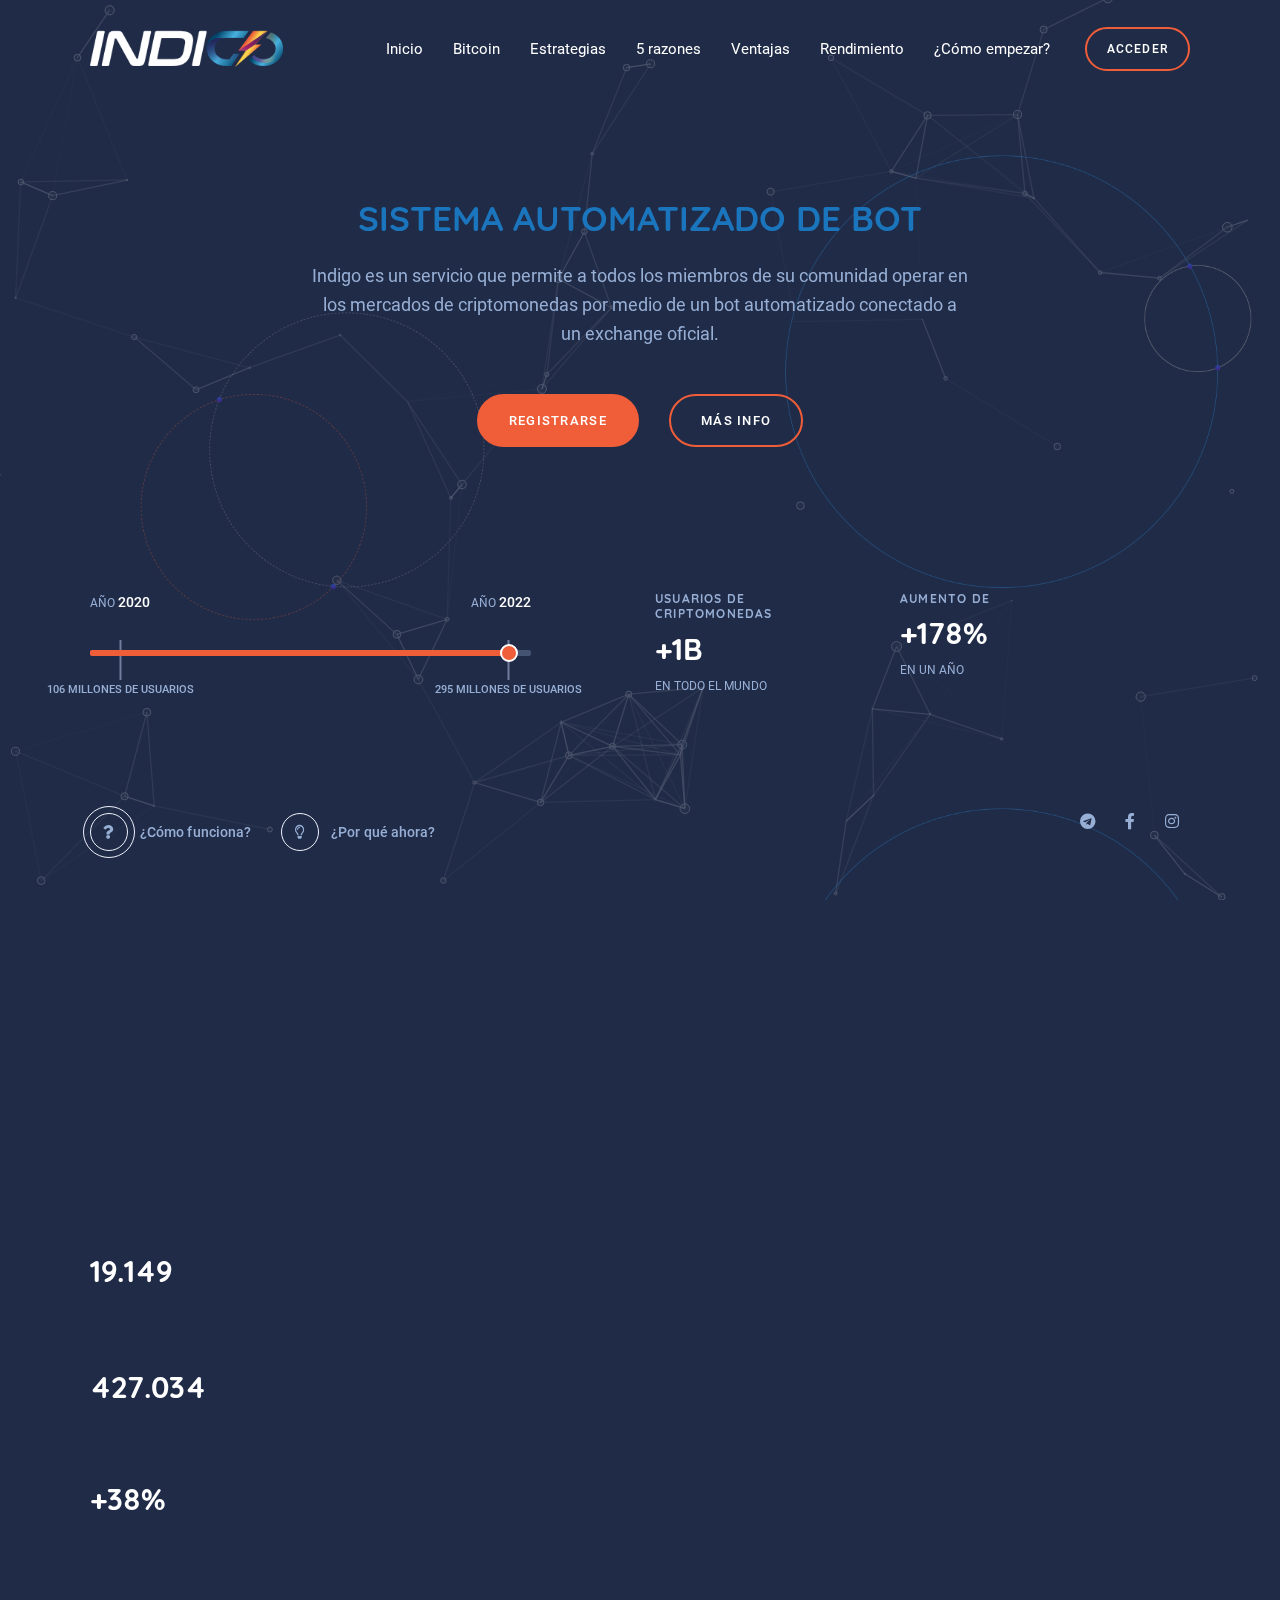
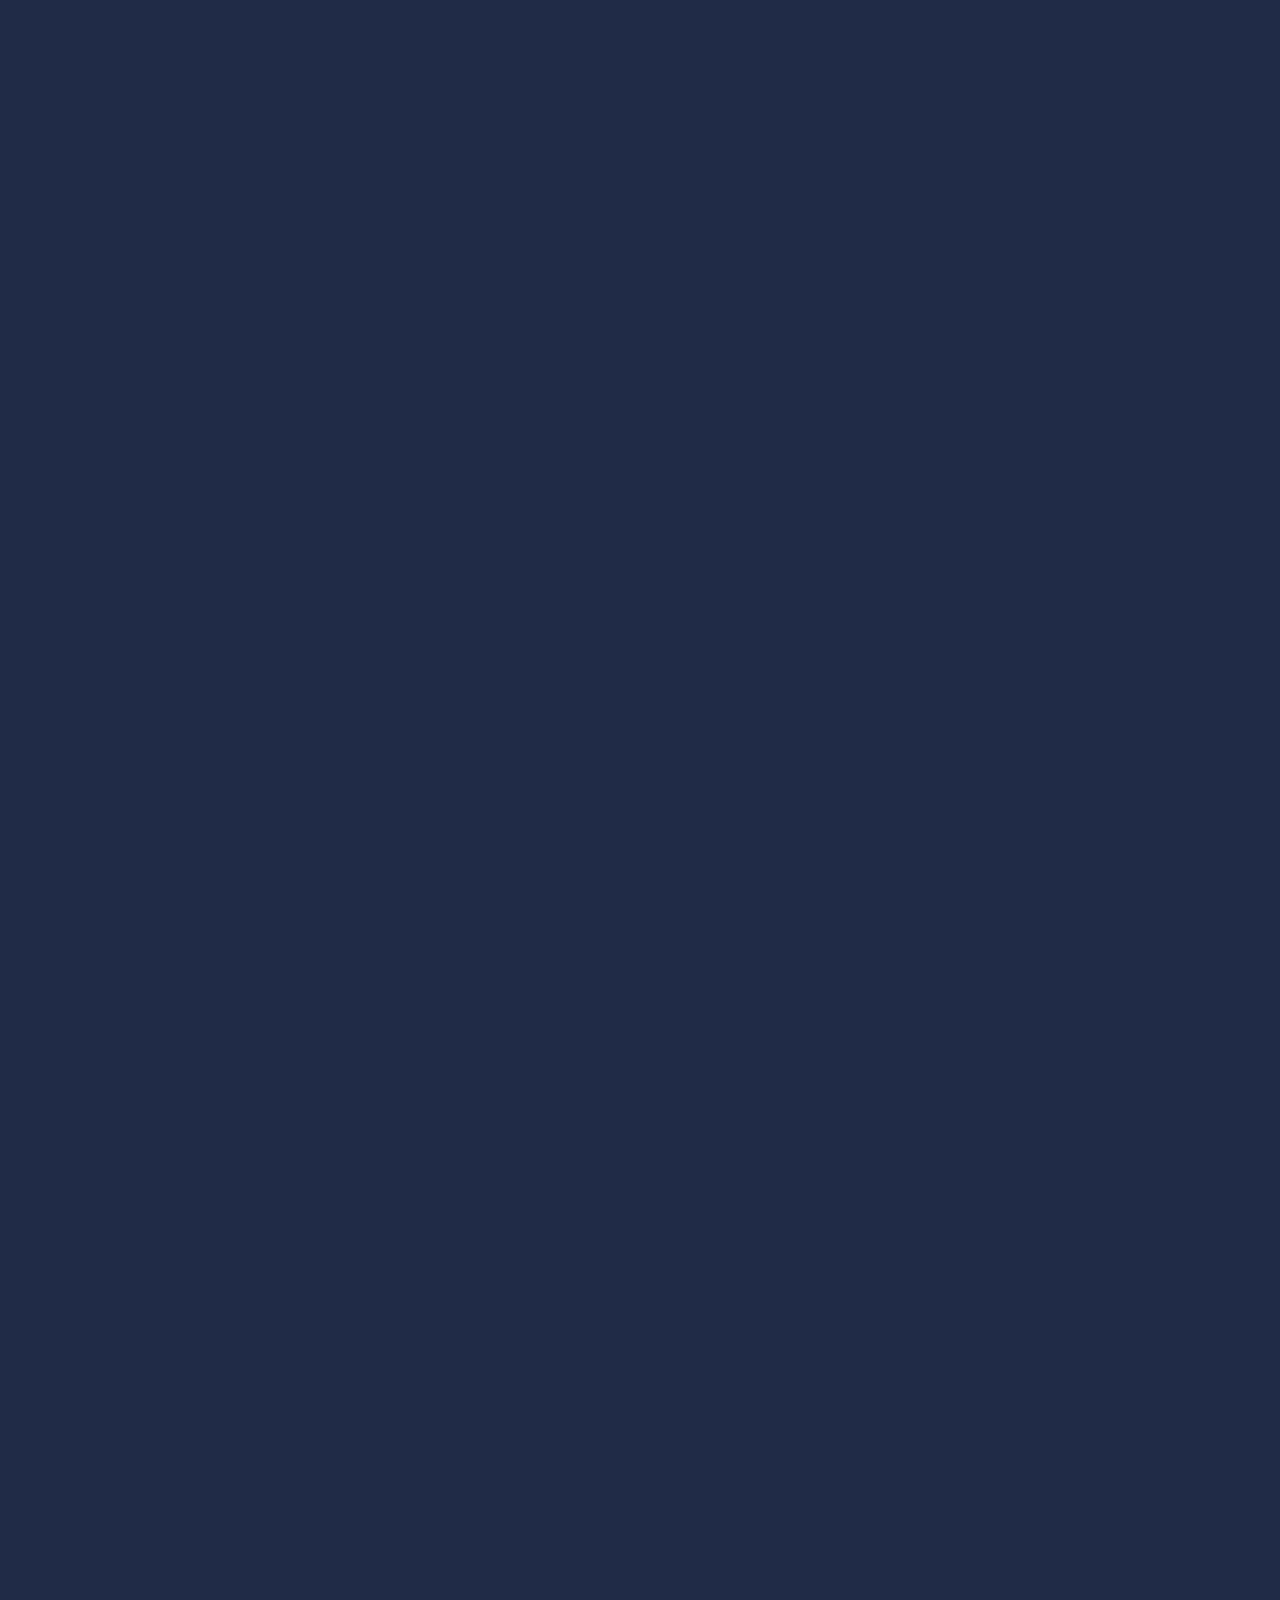
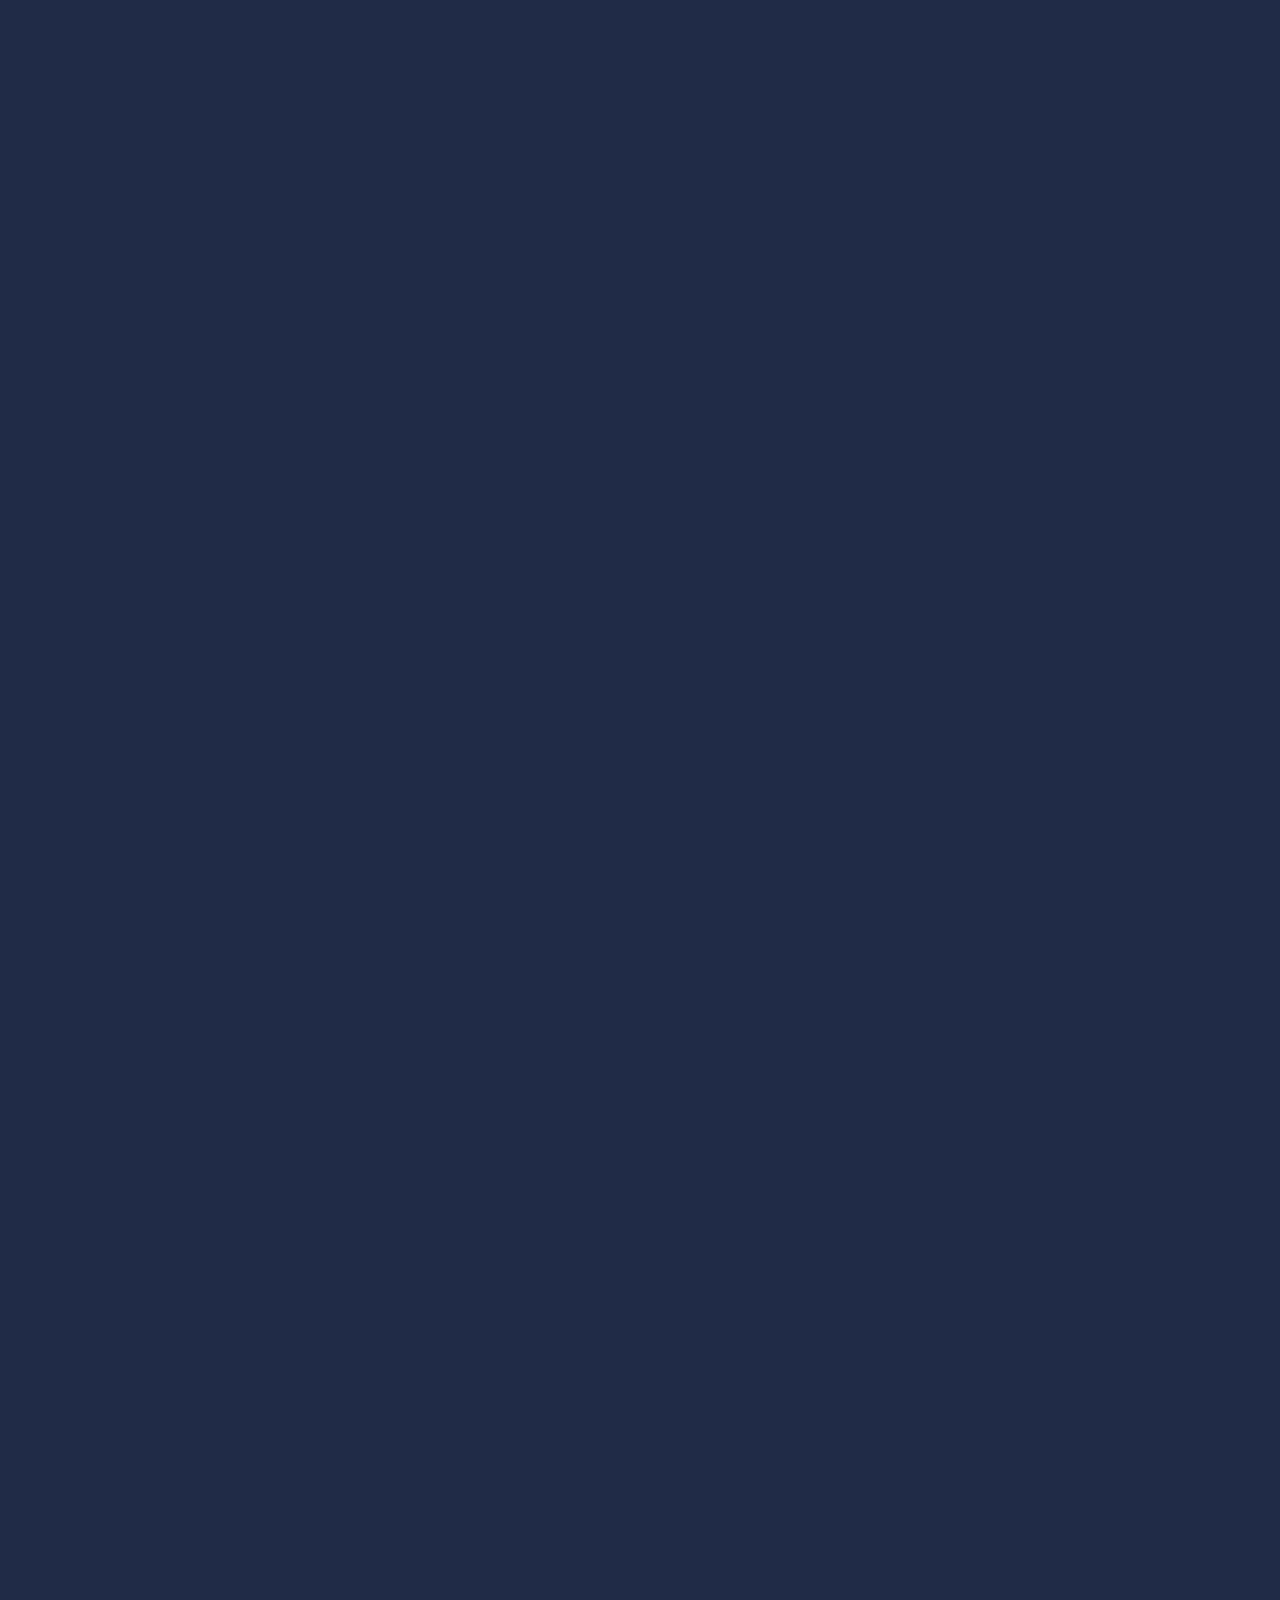
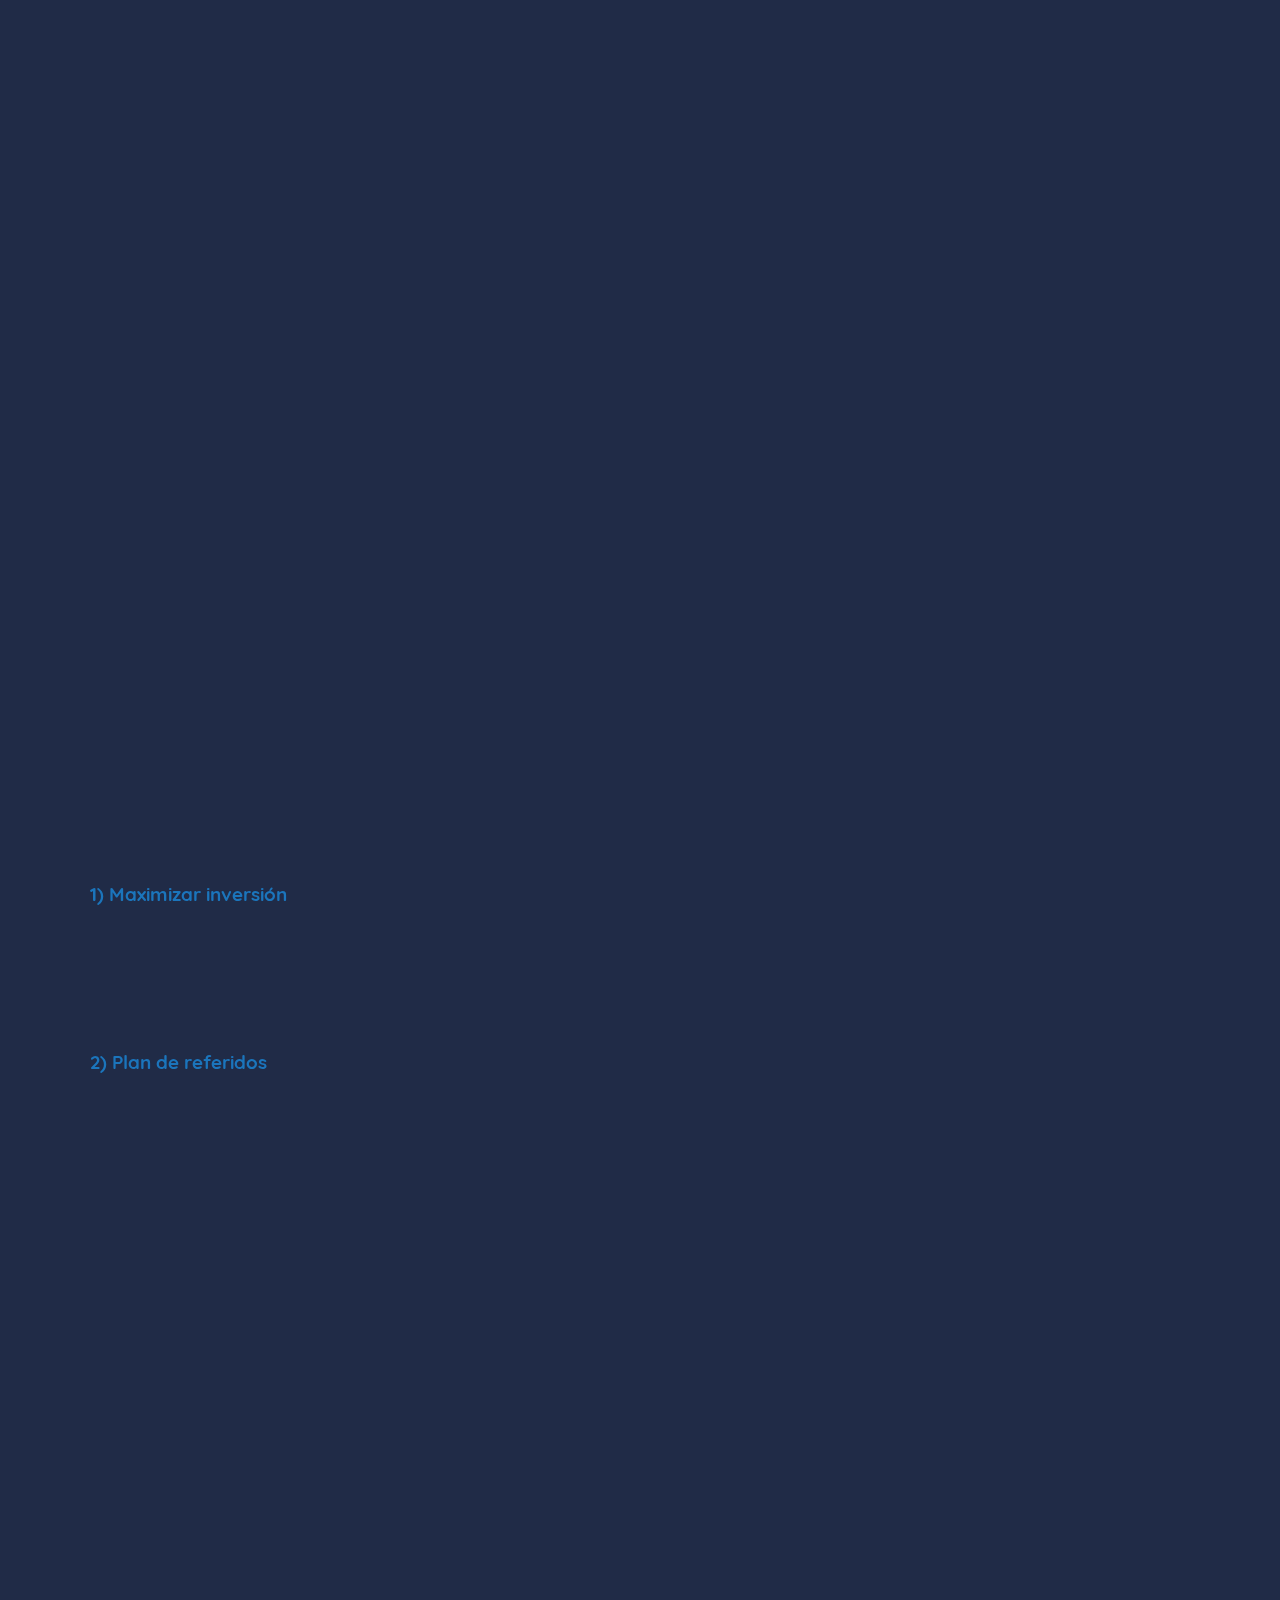
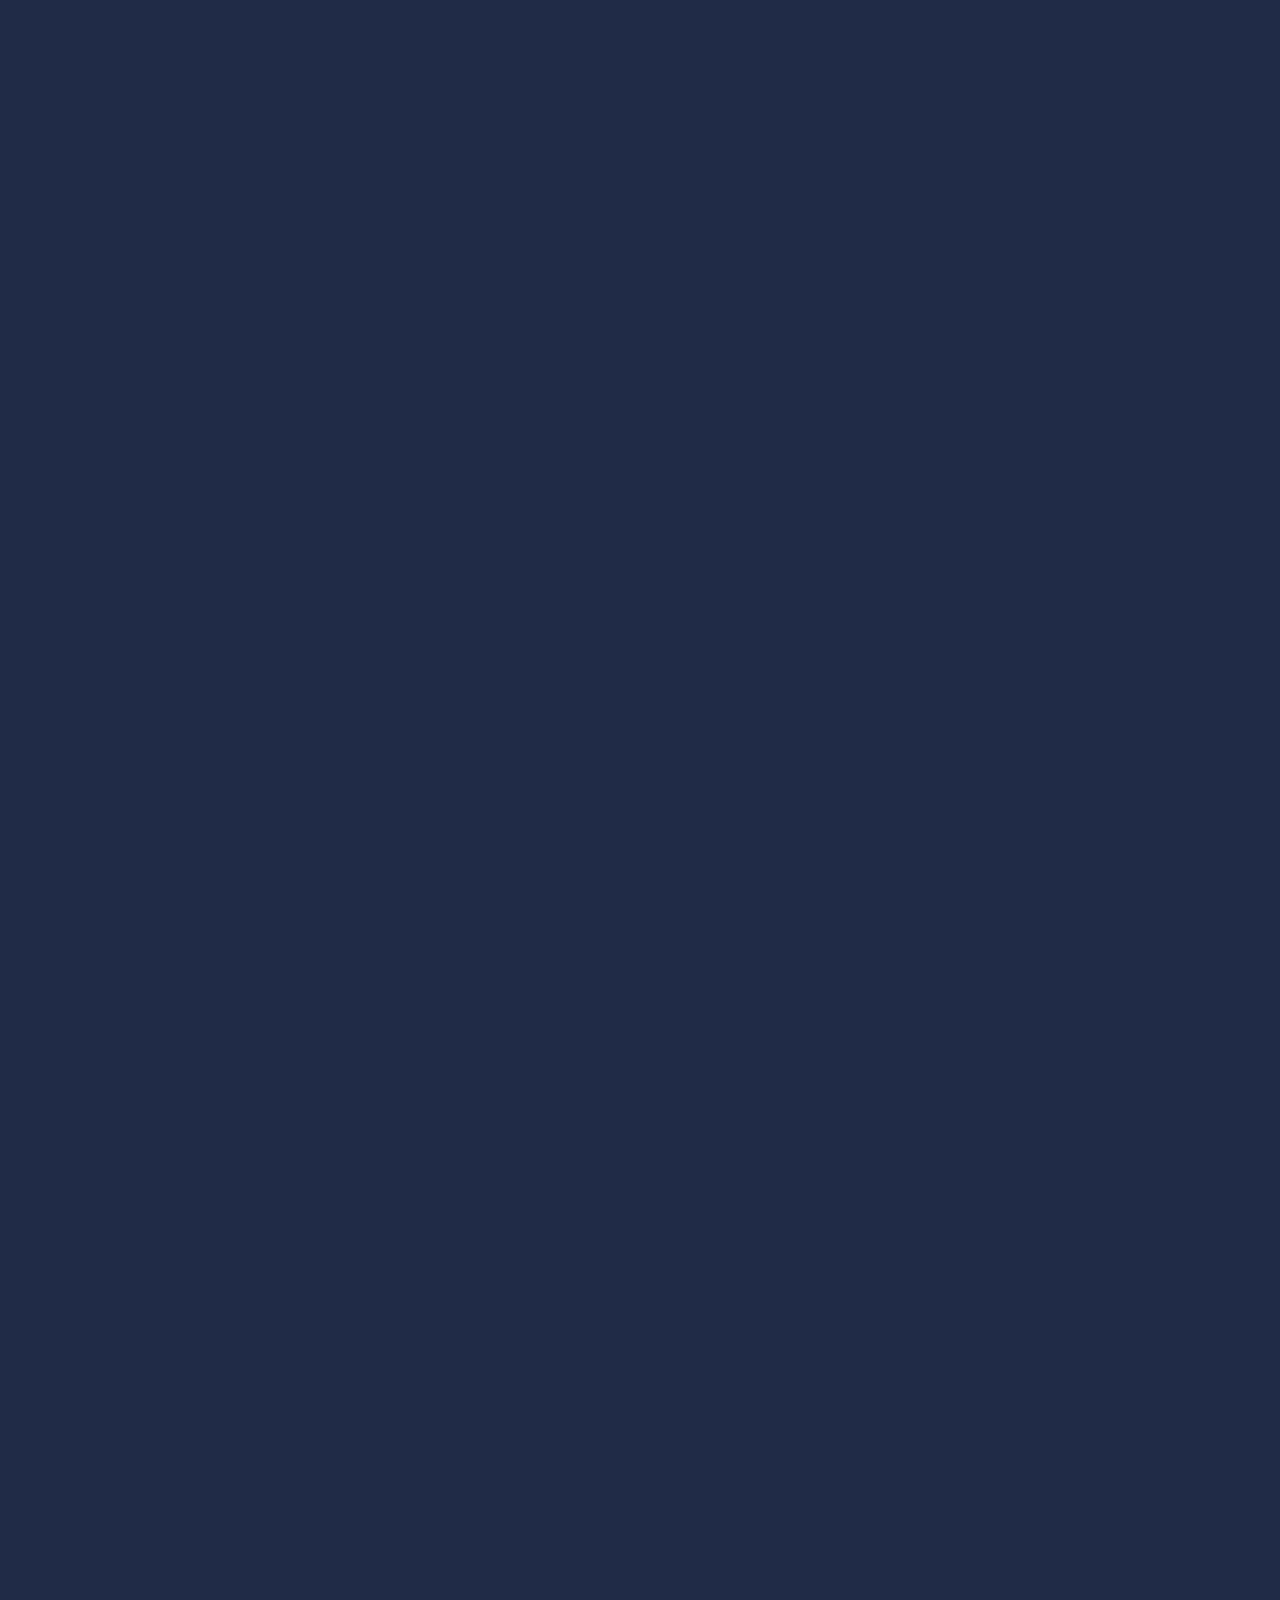
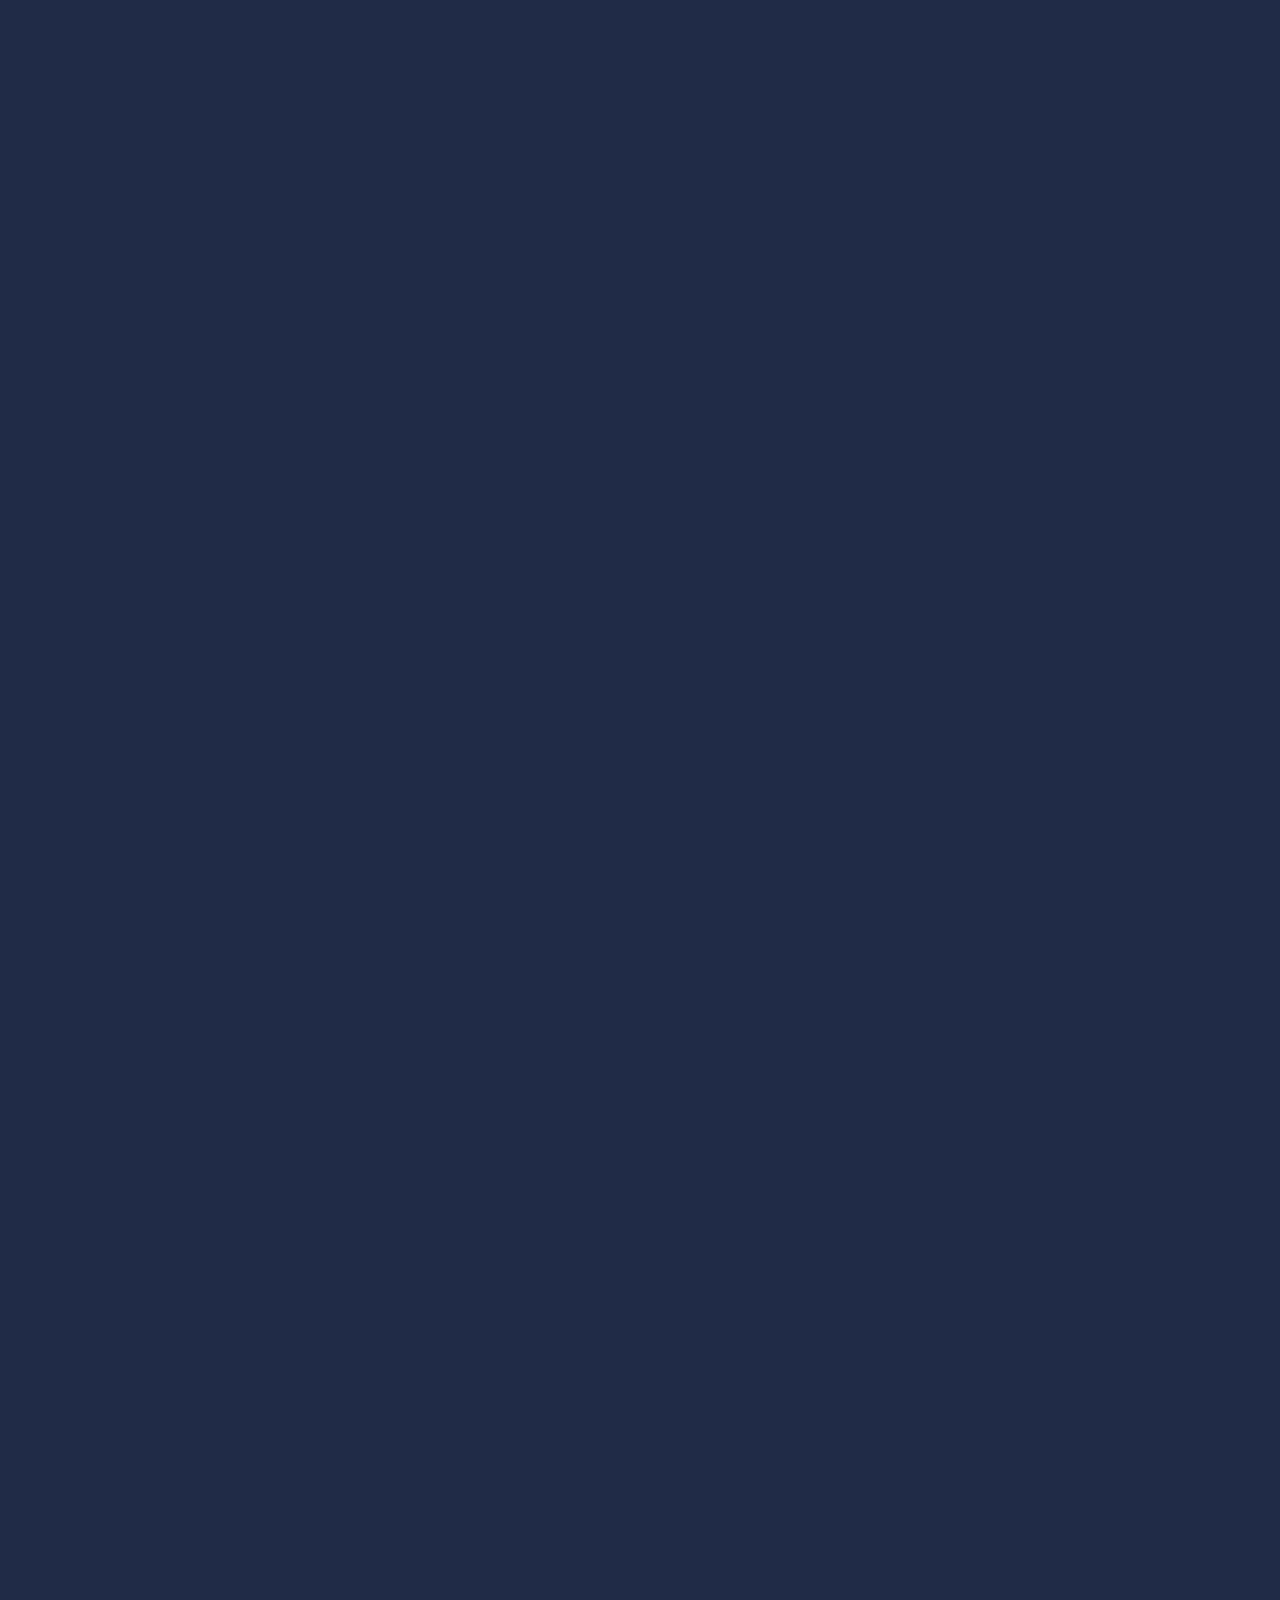
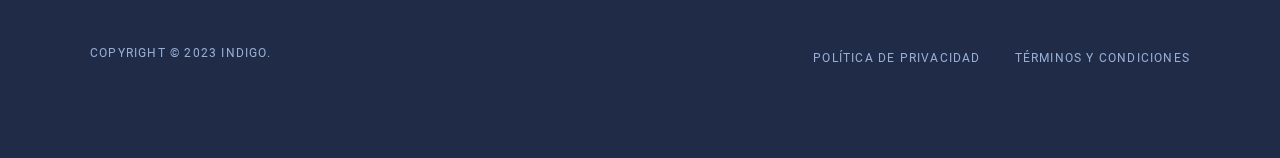
==== commit e76a9fb1: "Update index.html" ====
--- a/index.html
+++ b/index.html
@@ -129,10 +129,9 @@
                             </div>
                             <div class="col-sm-5">
                                 <ul class="social-links social-links-s2 justify-content-center justify-content-sm-end animated" data-animate="fadeInUp" data-delay="1">
-                                    <li><a href="#"><em class="fab fa-twitter"></em></a></li>
-                                    <li><a href="#"><em class="fab fa-facebook-f"></em></a></li>
-                                    <li><a href="#"><em class="fab fa-youtube"></em></a></li>
-                                    <li><a href="#"><em class="fab fa-bitcoin"></em></a></li>
+                                    <li><a href="https://t.me/indigo_bots"><em class="fab fa-telegram"></em></a></li>
+                                    <li><a href="https://www.facebook.com/IndigoSystems"><em class="fab fa-facebook-f"></em></a></li>
+                                    <li><a href="https://www.instagram.com/indigo_systems/"><em class="fab fa-instagram"></em></a></li>
                                 </ul>
                             </div>
                         </div>
@@ -801,10 +800,9 @@
                                     <div class="nk-circle-animation nk-df-center white small"></div><!-- .circle-animation -->
                                 </div>
                                 <ul class="social-links social-links-s2 justify-content-center animated" data-animate="fadeInUp" data-delay="0.6">
-                                    <li><a href="#"><em class="fab fa-twitter"></em></a></li>
-                                    <li><a href="#"><em class="fab fa-facebook-f"></em></a></li>
-                                    <li><a href="#"><em class="fab fa-youtube"></em></a></li>
-                                    <li><a href="#"><em class="fab fa-bitcoin"></em></a></li>
+                                    <li><a href="https://t.me/indigo_bots"><em class="fab fa-telegram"></em></a></li>
+                                    <li><a href="https://www.facebook.com/IndigoSystems"><em class="fab fa-facebook-f"></em></a></li>
+                                    <li><a href="https://www.instagram.com/indigo_systems/"><em class="fab fa-instagram"></em></a></li>
                                 </ul>
                             </div>
                         </div>
@@ -823,7 +821,7 @@
                         </ul>
                     </div>
                     <div class="col-lg-6">
-                        <div class="copyright-text copyright-text-s2">Copyright &copy; 2023 Indigo <a href="#">iO</a>.</div>
+                        <div class="copyright-text copyright-text-s2">Copyright &copy; 2023 Indigo.</div>
                     </div>
                 </div>
             </div>
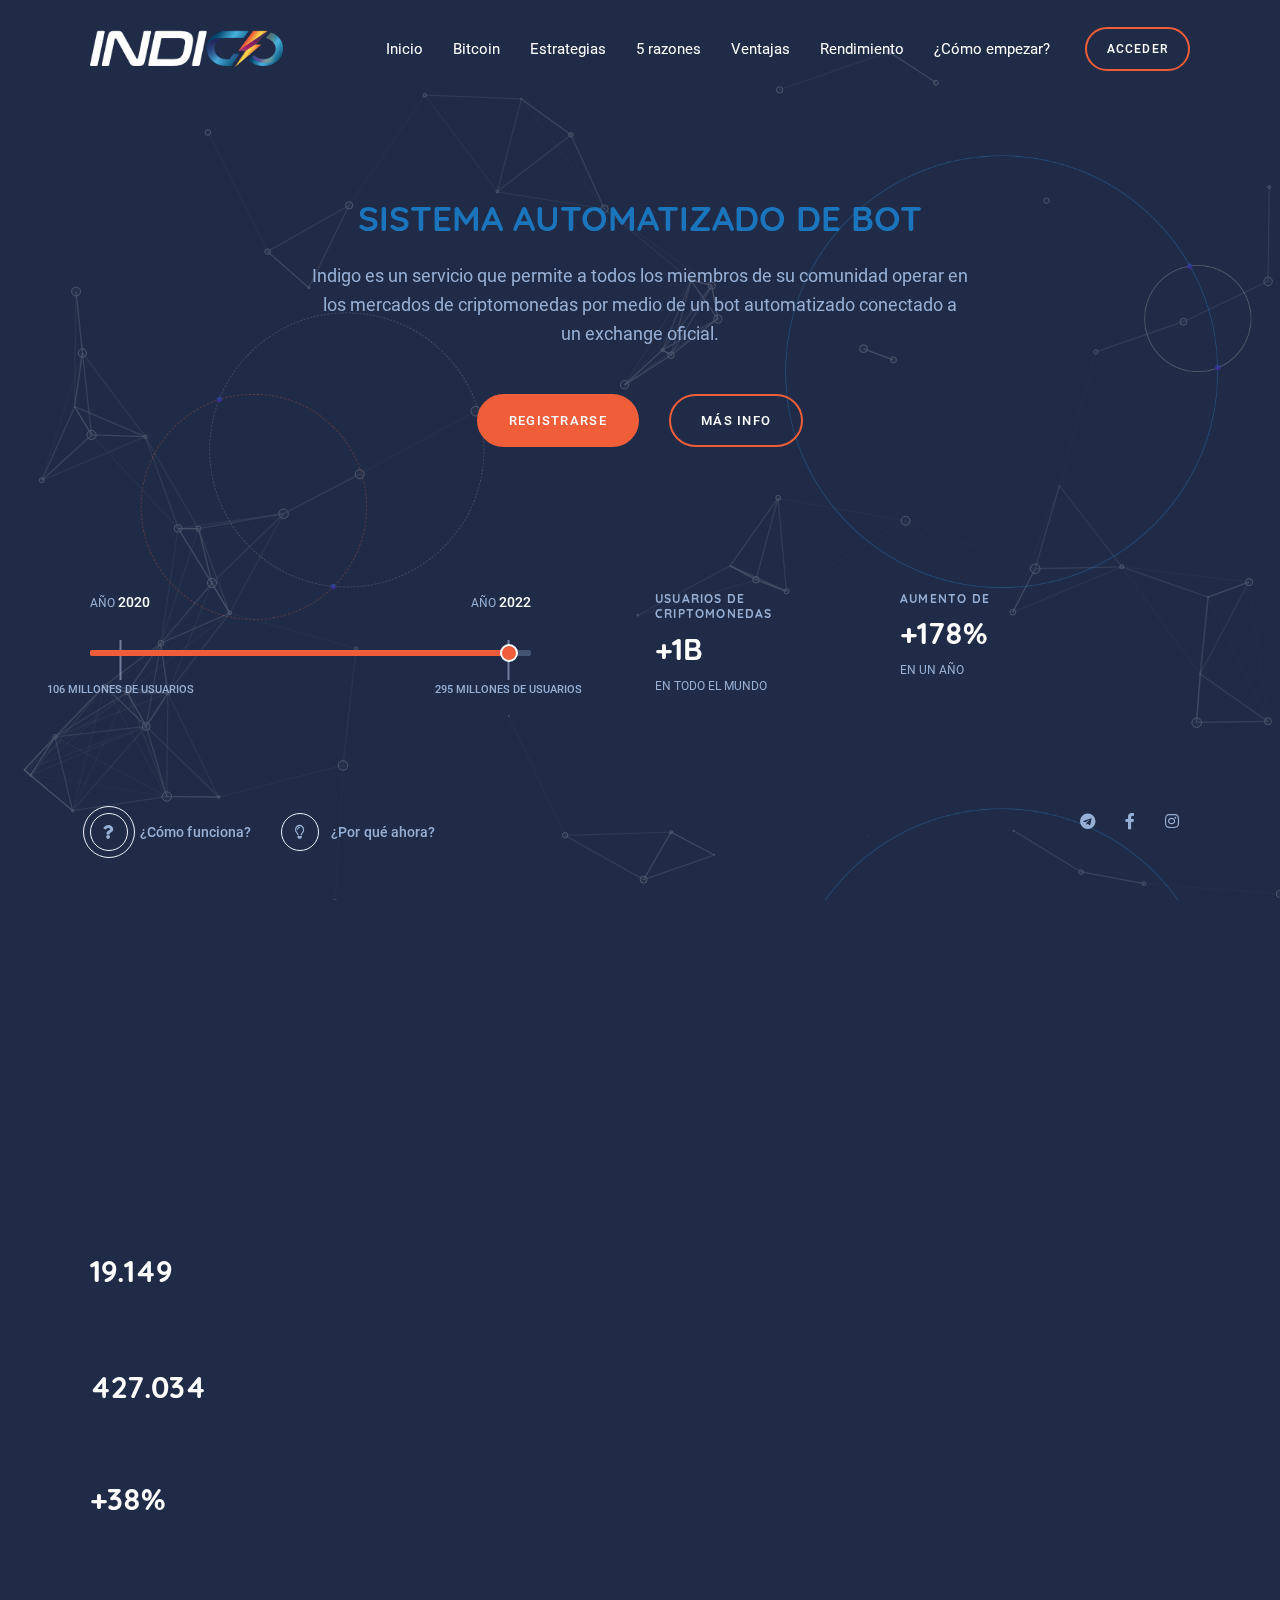
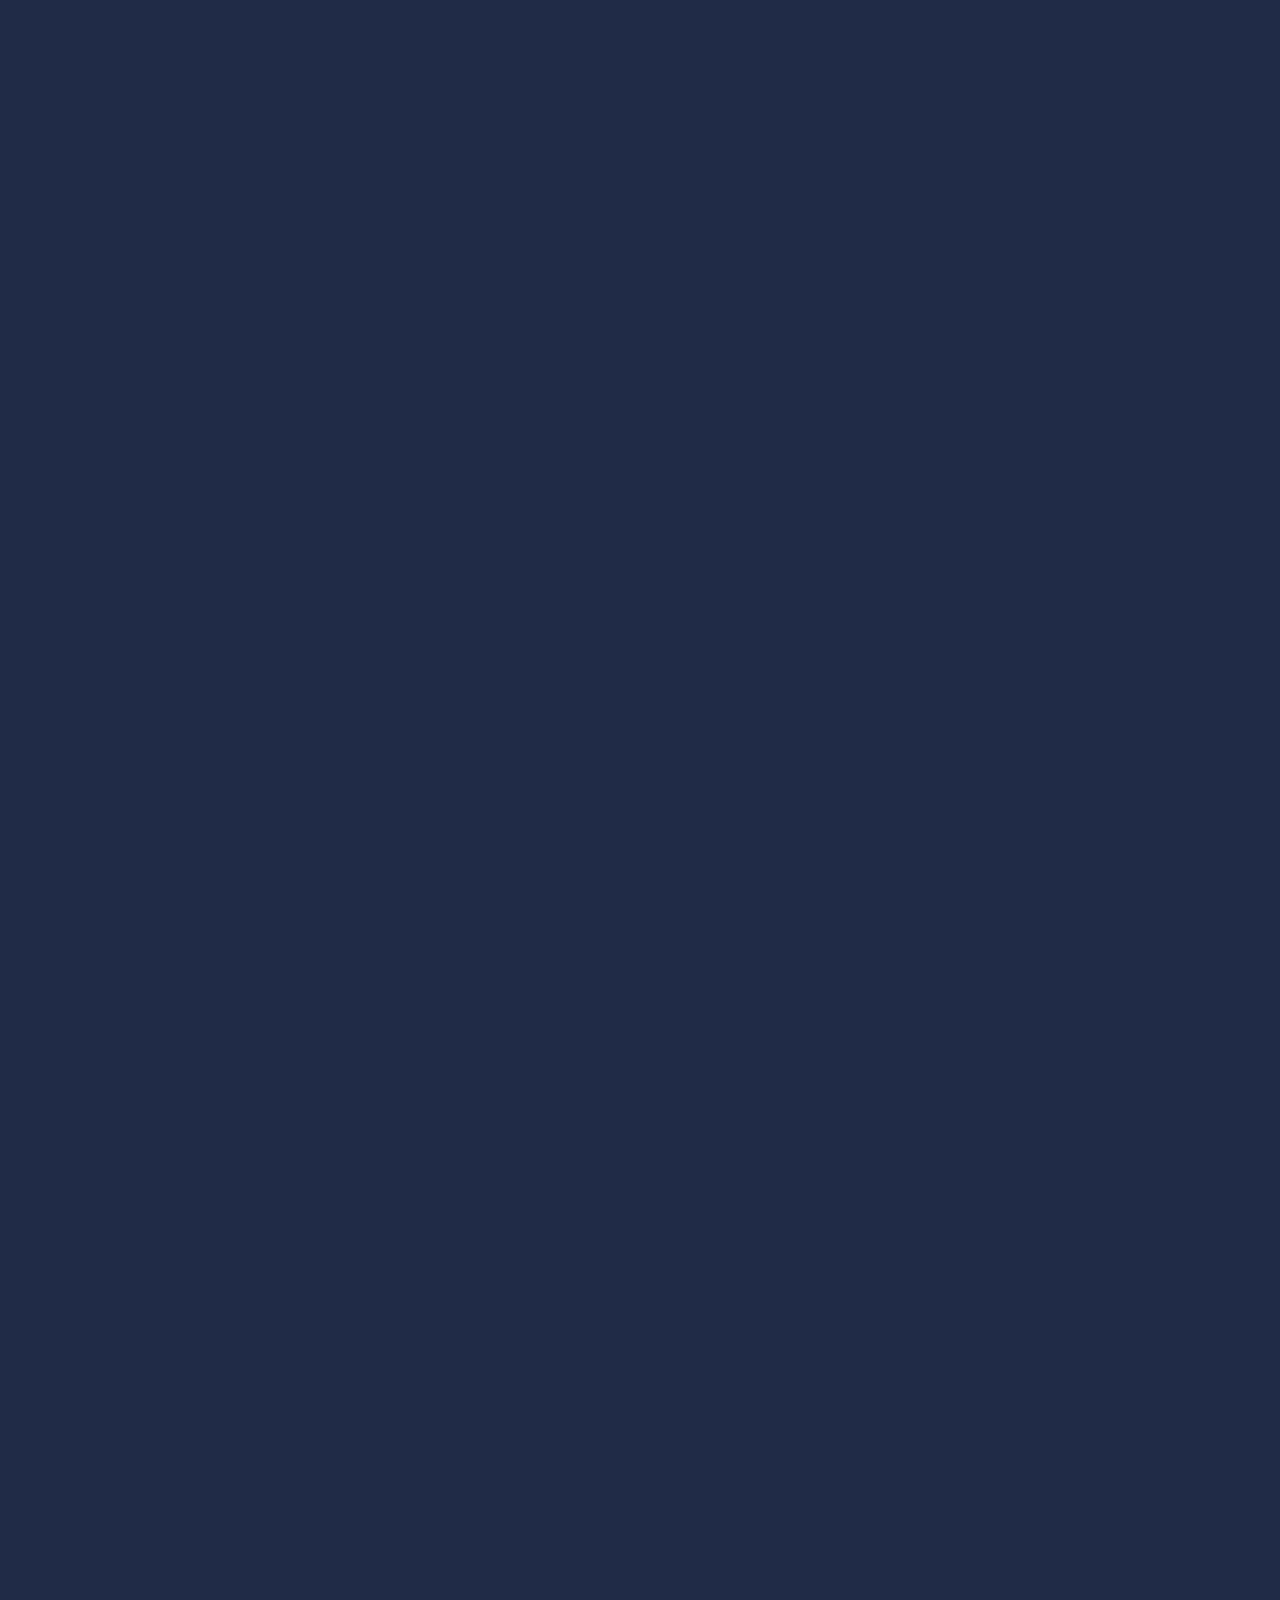
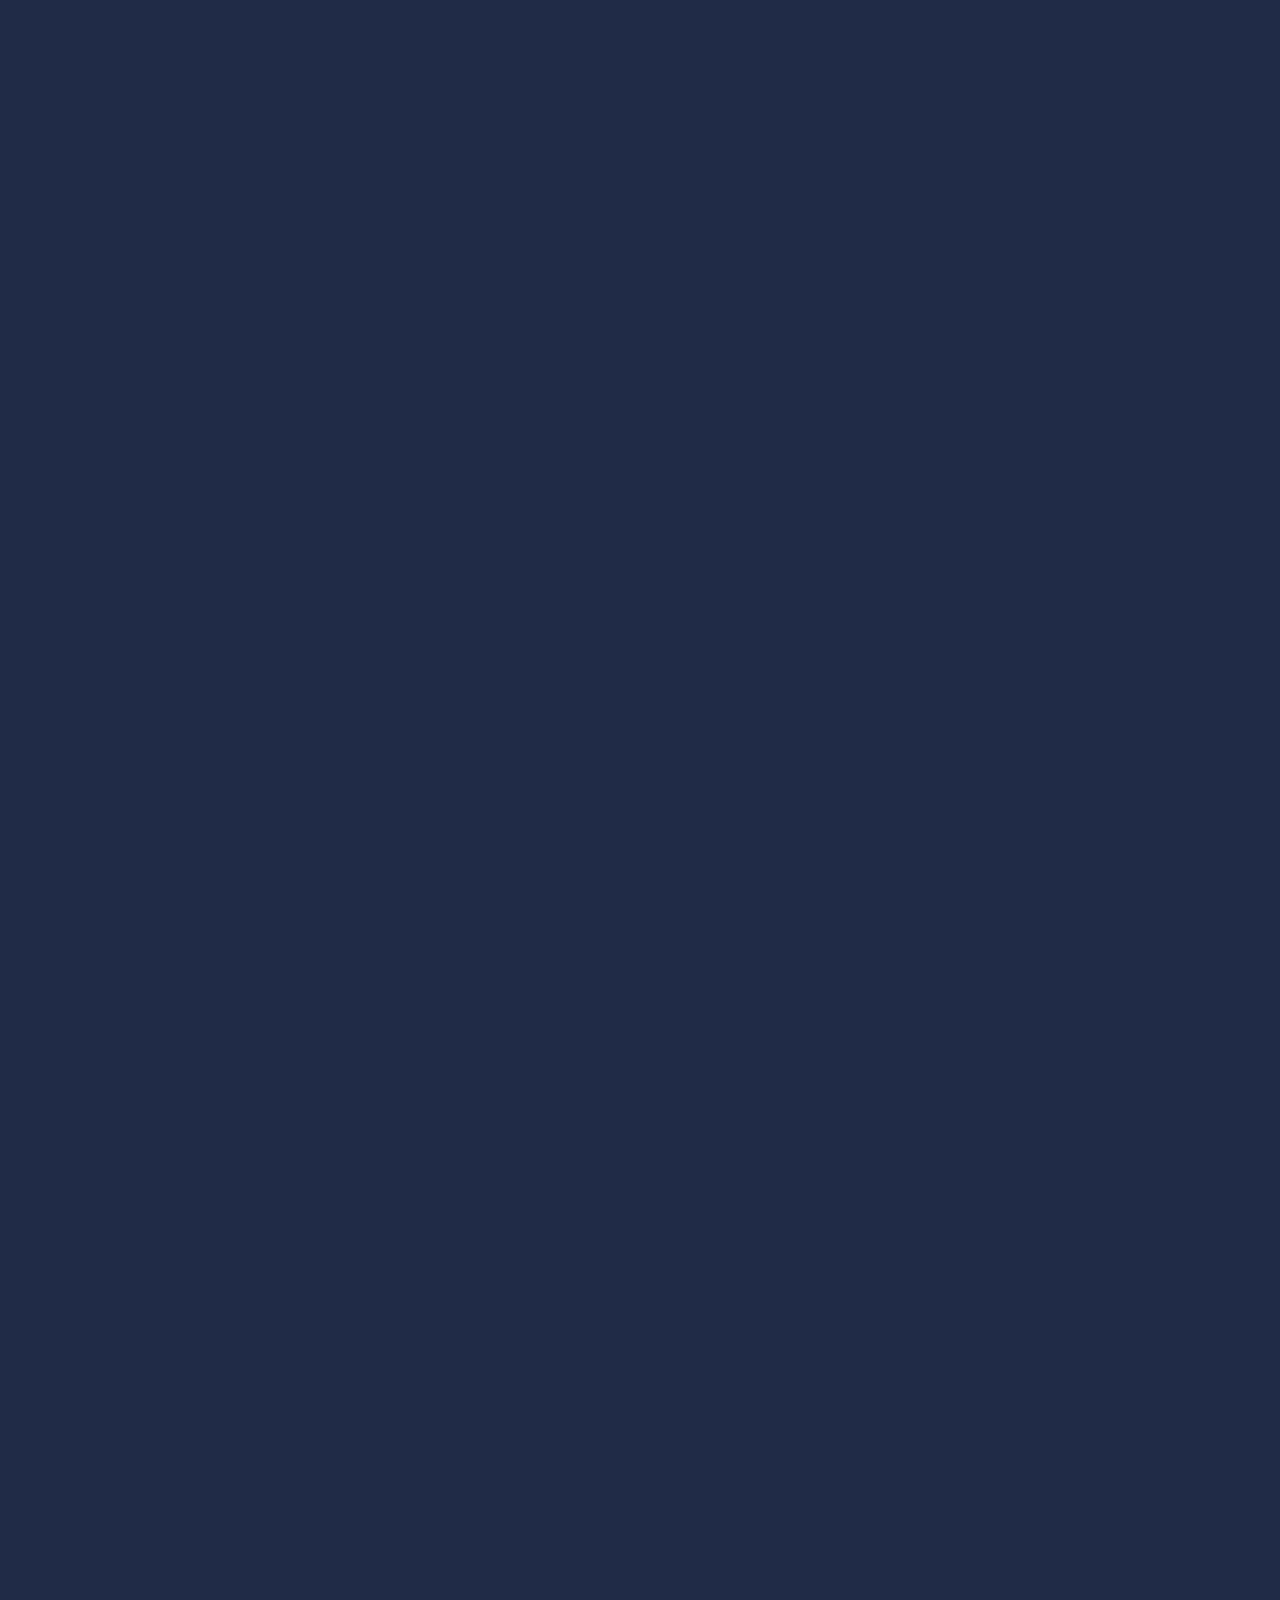
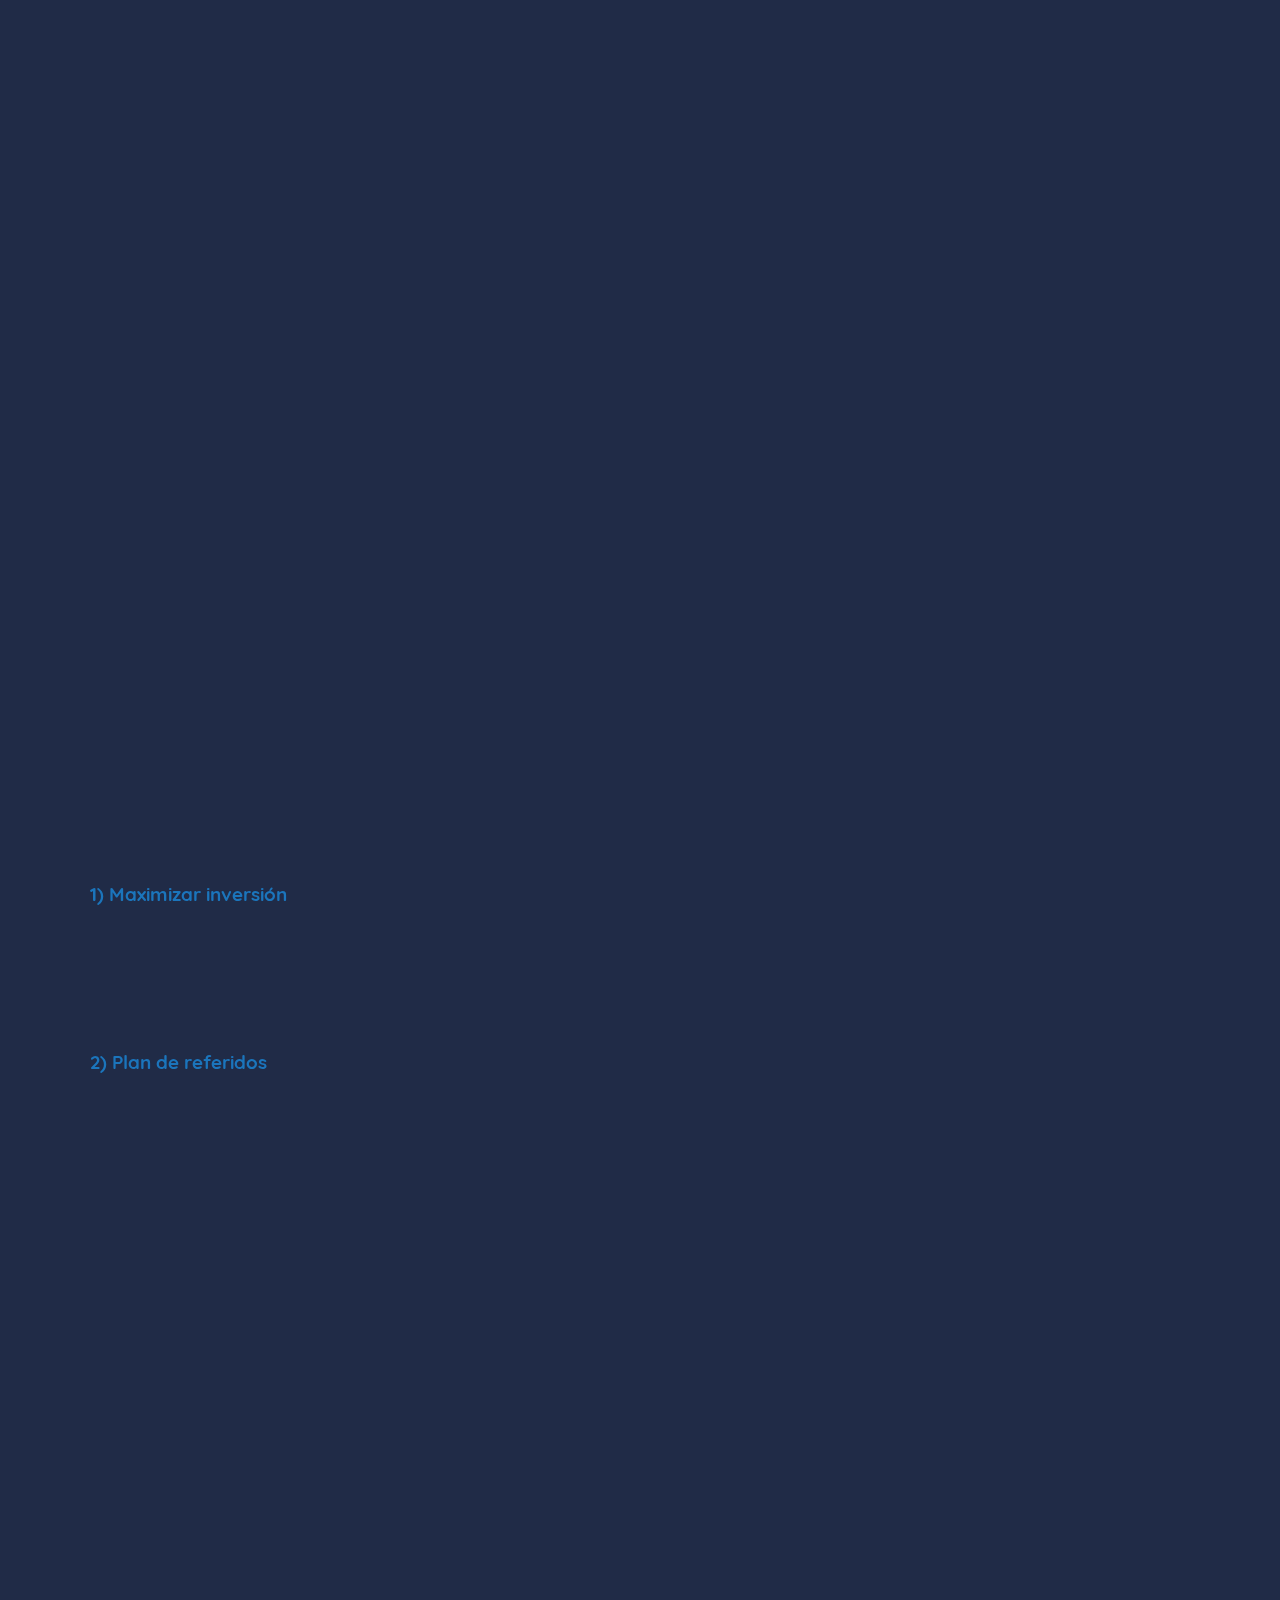
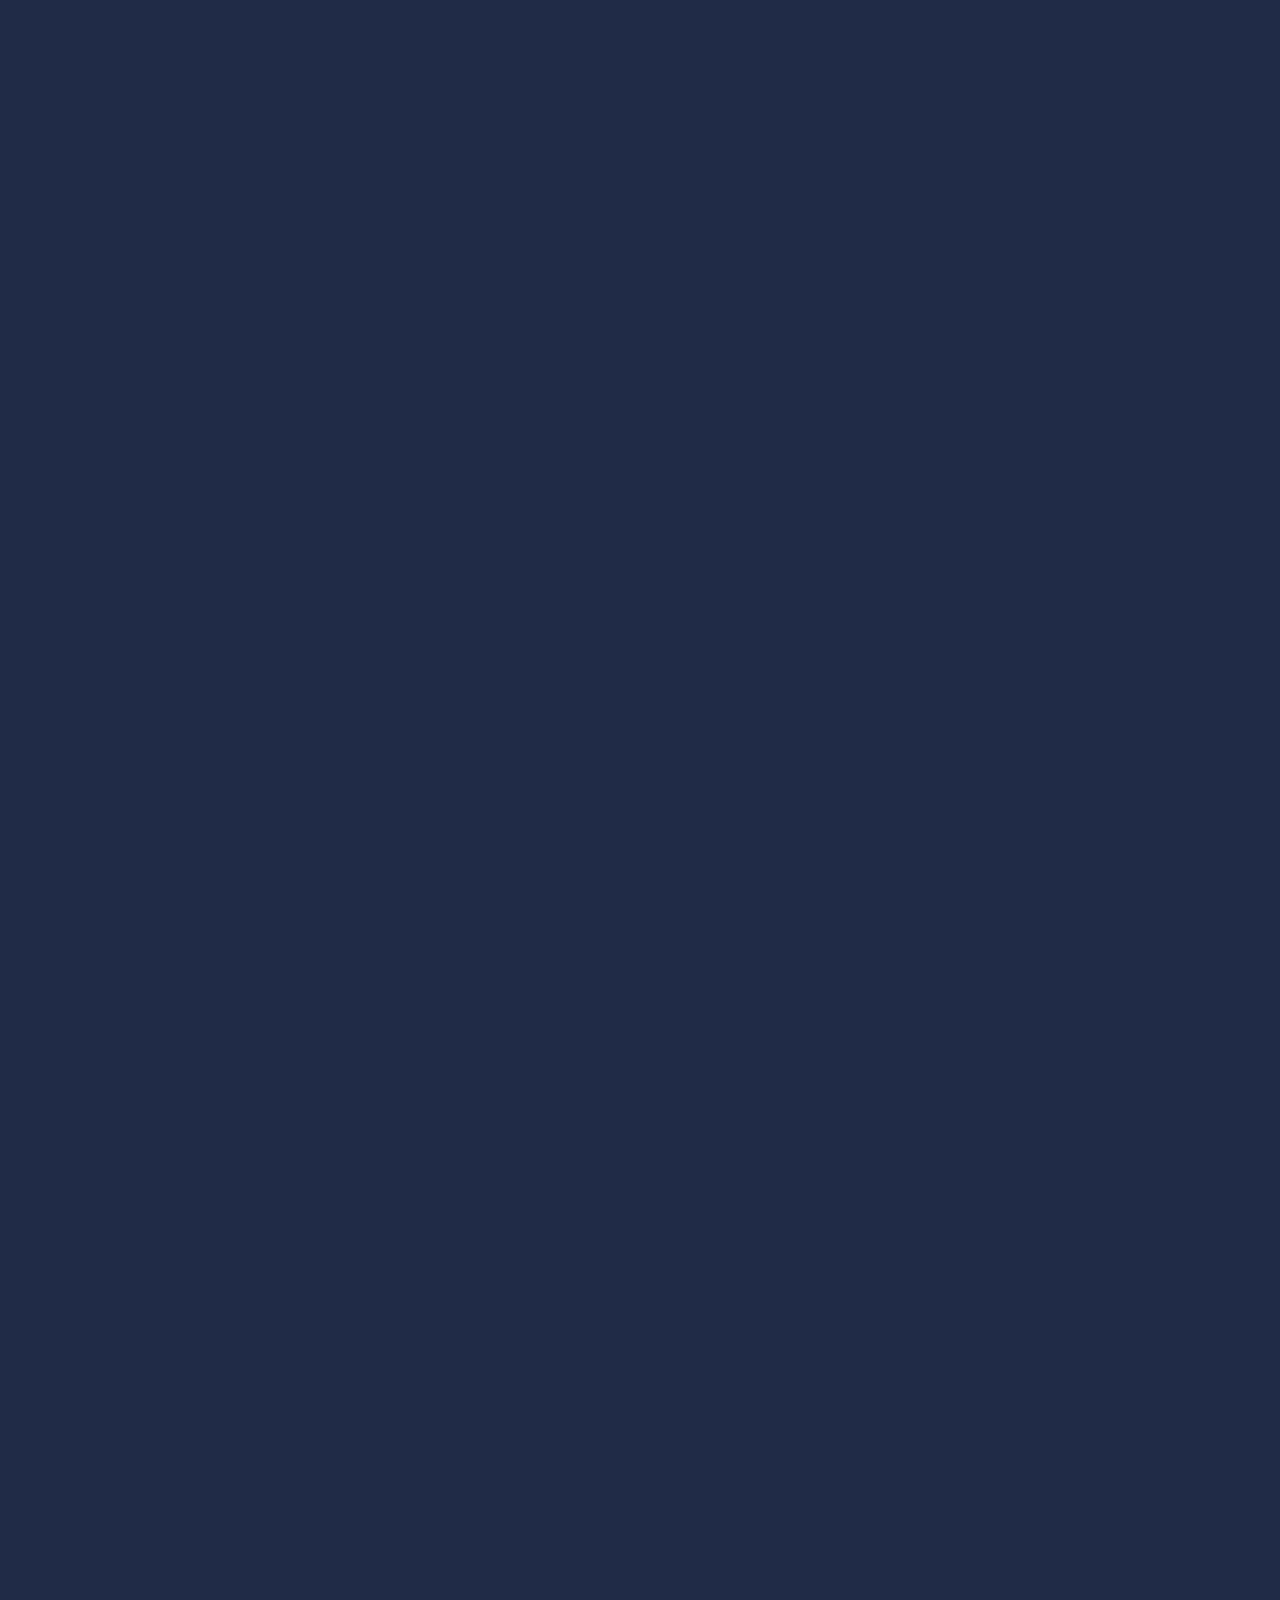
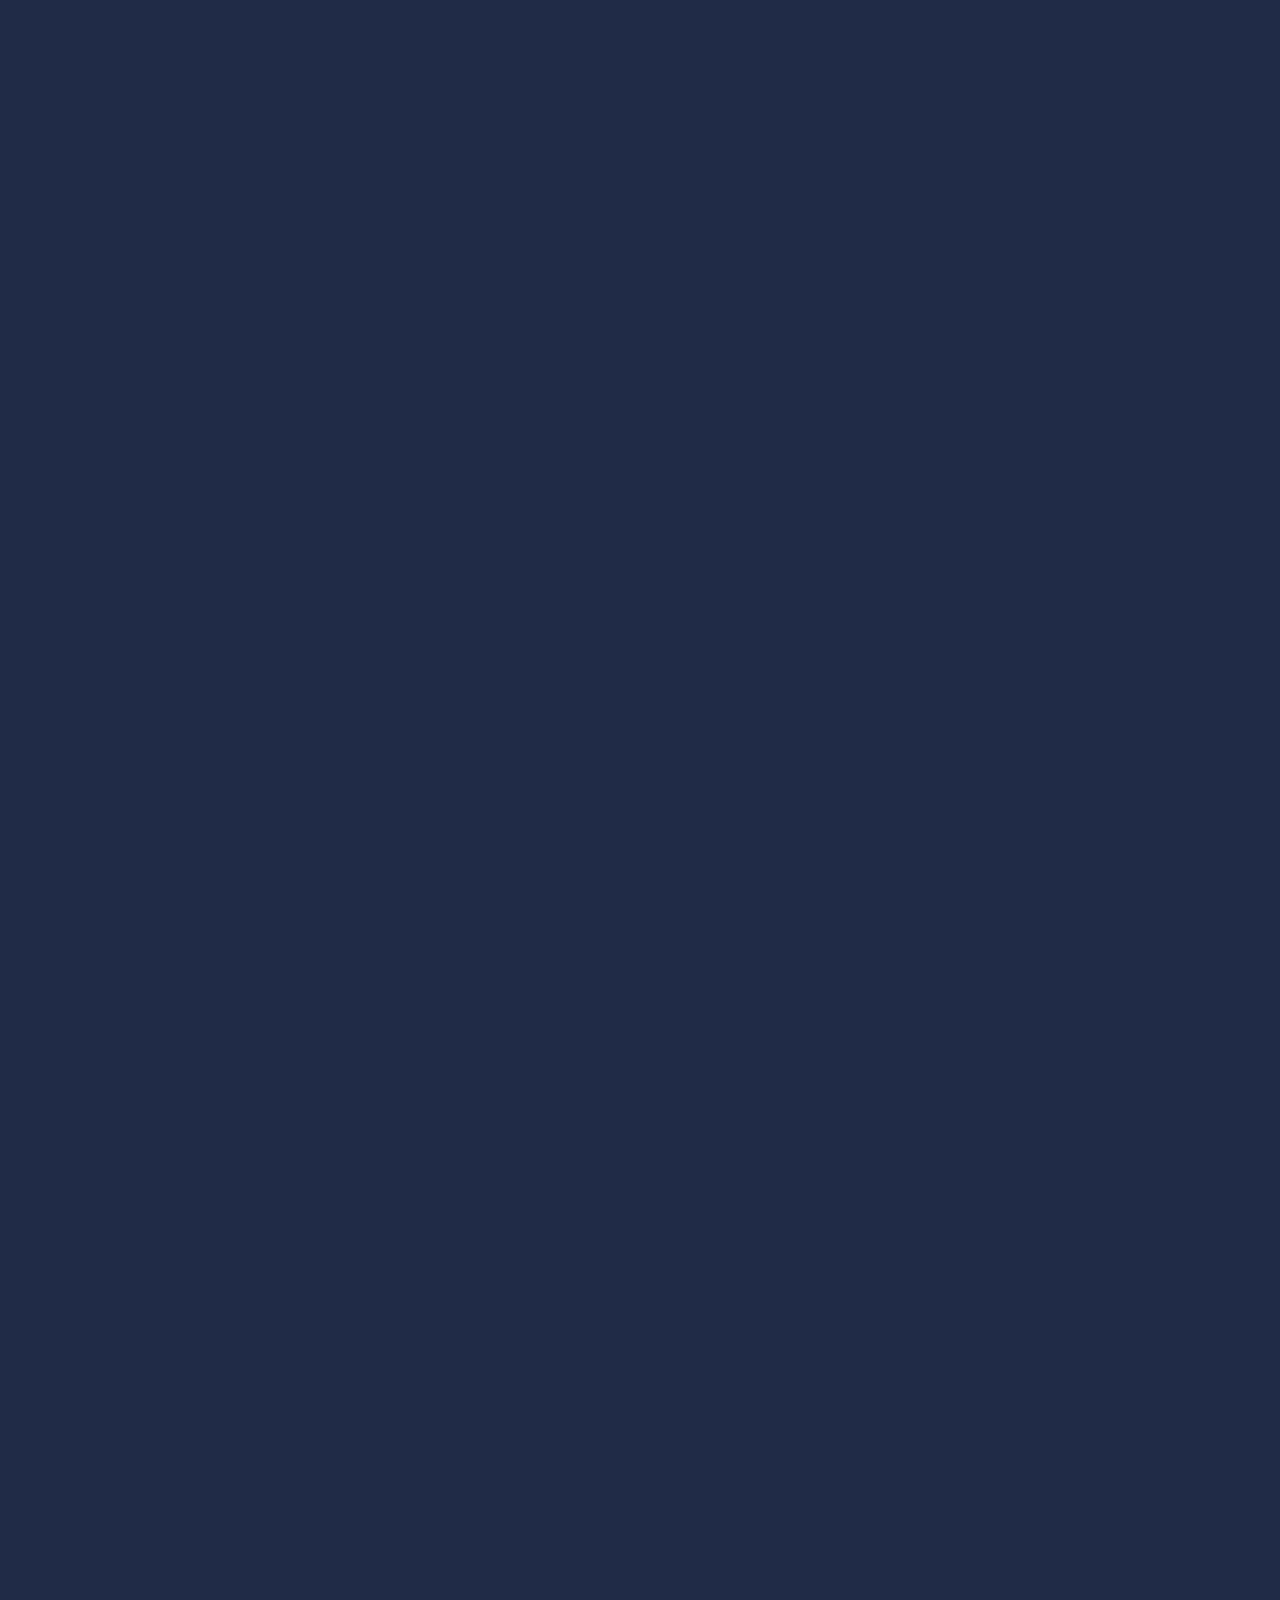
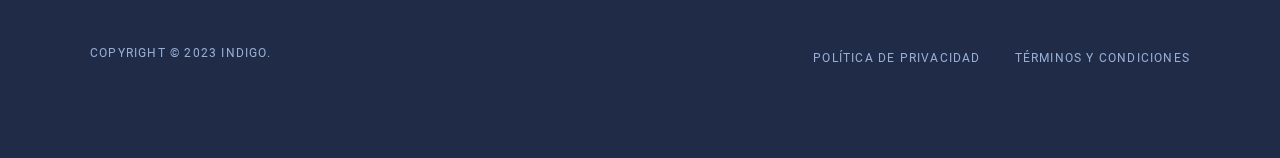
==== commit e1250778: "Update index.html" ====
--- a/index.html
+++ b/index.html
@@ -194,7 +194,7 @@
                         <div class="row justify-content-center">
                             <div class="col-xl-6 col-lg-8">
                                 <ul class="nav tab-nav tab-nav-btn-bdr-s2 justify-content-center justify-content-sm-between pb-4 pb-sm-5 animated" data-animate="fadeInUp" data-delay="0.1">
-                                    <li><a class="active" data-bs-toggle="tab" href="#tab-1-1">ESTRATEGIAS</a></li>
+                                    <li><a class="active" data-bs-toggle="tab" href="#tab-1-1">INTELIGENCIA ARTIFICIAL</a></li>
                                     <li class="tab-nav-sap d-none d-sm-block"></li>
                                     <li><a data-bs-toggle="tab" href="#tab-1-2">A TU ALCANCE</a></li>
                                 </ul>
@@ -211,7 +211,7 @@
                                     </div>
                                     <div class="col-lg-5">
                                         <div class="nk-block-text mgb-m30">
-                                            <h2 class="title title-md animated" data-animate="fadeInUp" data-delay="0.2">Estrategias combinadas</h2>
+                                            <h2 class="title title-md animated" data-animate="fadeInUp" data-delay="0.2">Inteligencia Artificial</h2>
                                             <p class="animated" data-animate="fadeInUp" data-delay="0.2">Nuestro bot combina varias estrategias para adaptarse en todo momento a los distintos comportamientos del mercado. Los mercados al alza, a la baja, o los mercados lateralizados son la principal referencia a la hora de desarrollar la estrategia más adecuada, siempre supervisada por nuestros sistemas de Inteligencia Artificial (IA).</p>
                                         </div>
                                     </div>
@@ -243,7 +243,7 @@
                     <div class="row justify-content-center text-center">
                         <div class="col-lg-6">
                             <div class="section-head section-head-s2">
-                                <h2 class="title title-xl animated" data-animate="fadeInUp" data-delay="0.1" title="BACKTESTING">BACKTESTING</h2>
+                                <h2 class="title title-xl animated" data-animate="fadeInUp" data-delay="0.1" title="ESTRATEGIAS">ESTRATEGIAS</h2>
                                 <p class="animated" data-animate="fadeInUp" data-delay="0.2">El sistema Indigo es un conjunto de estrategias especializadas en el mercado de las criptomonedas, enfocadas a aumentar el volumen de Bitcoins depositados en el Exchange del usuario.</p>
                             </div>
                         </div>
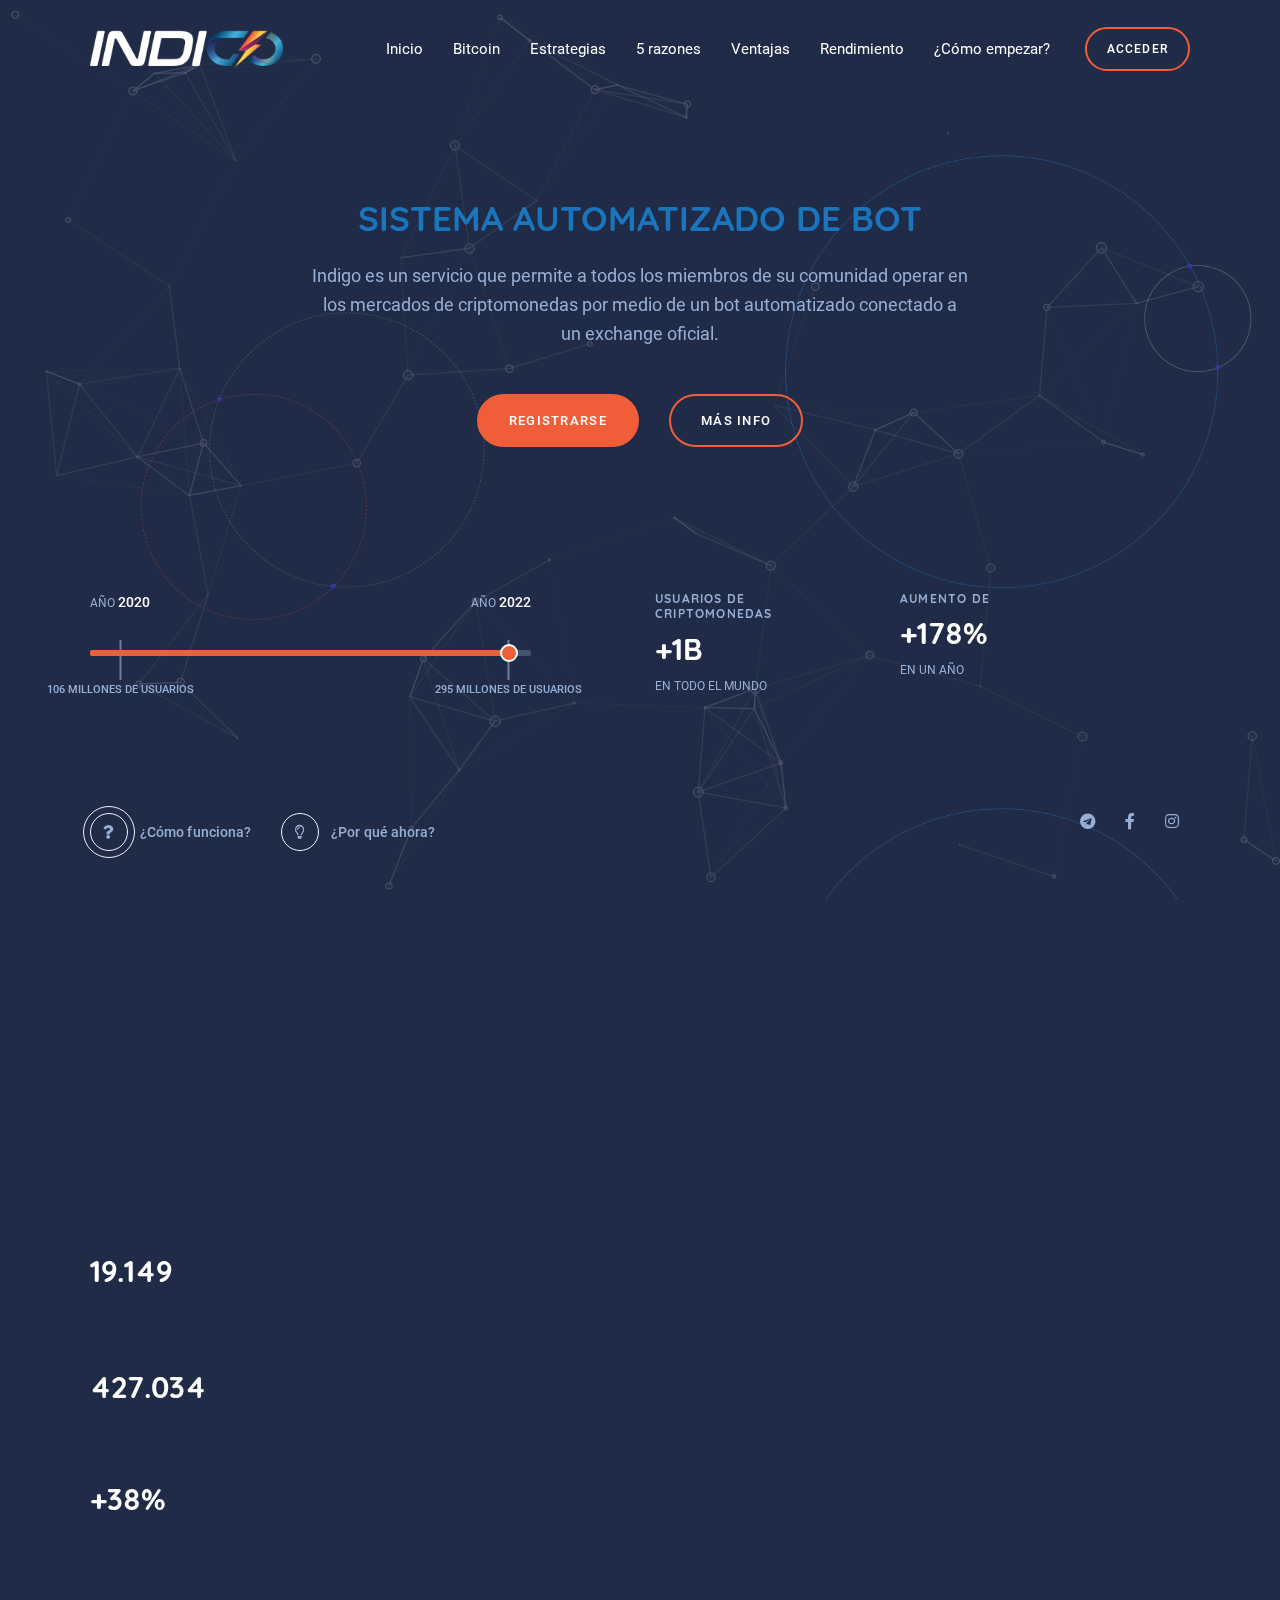
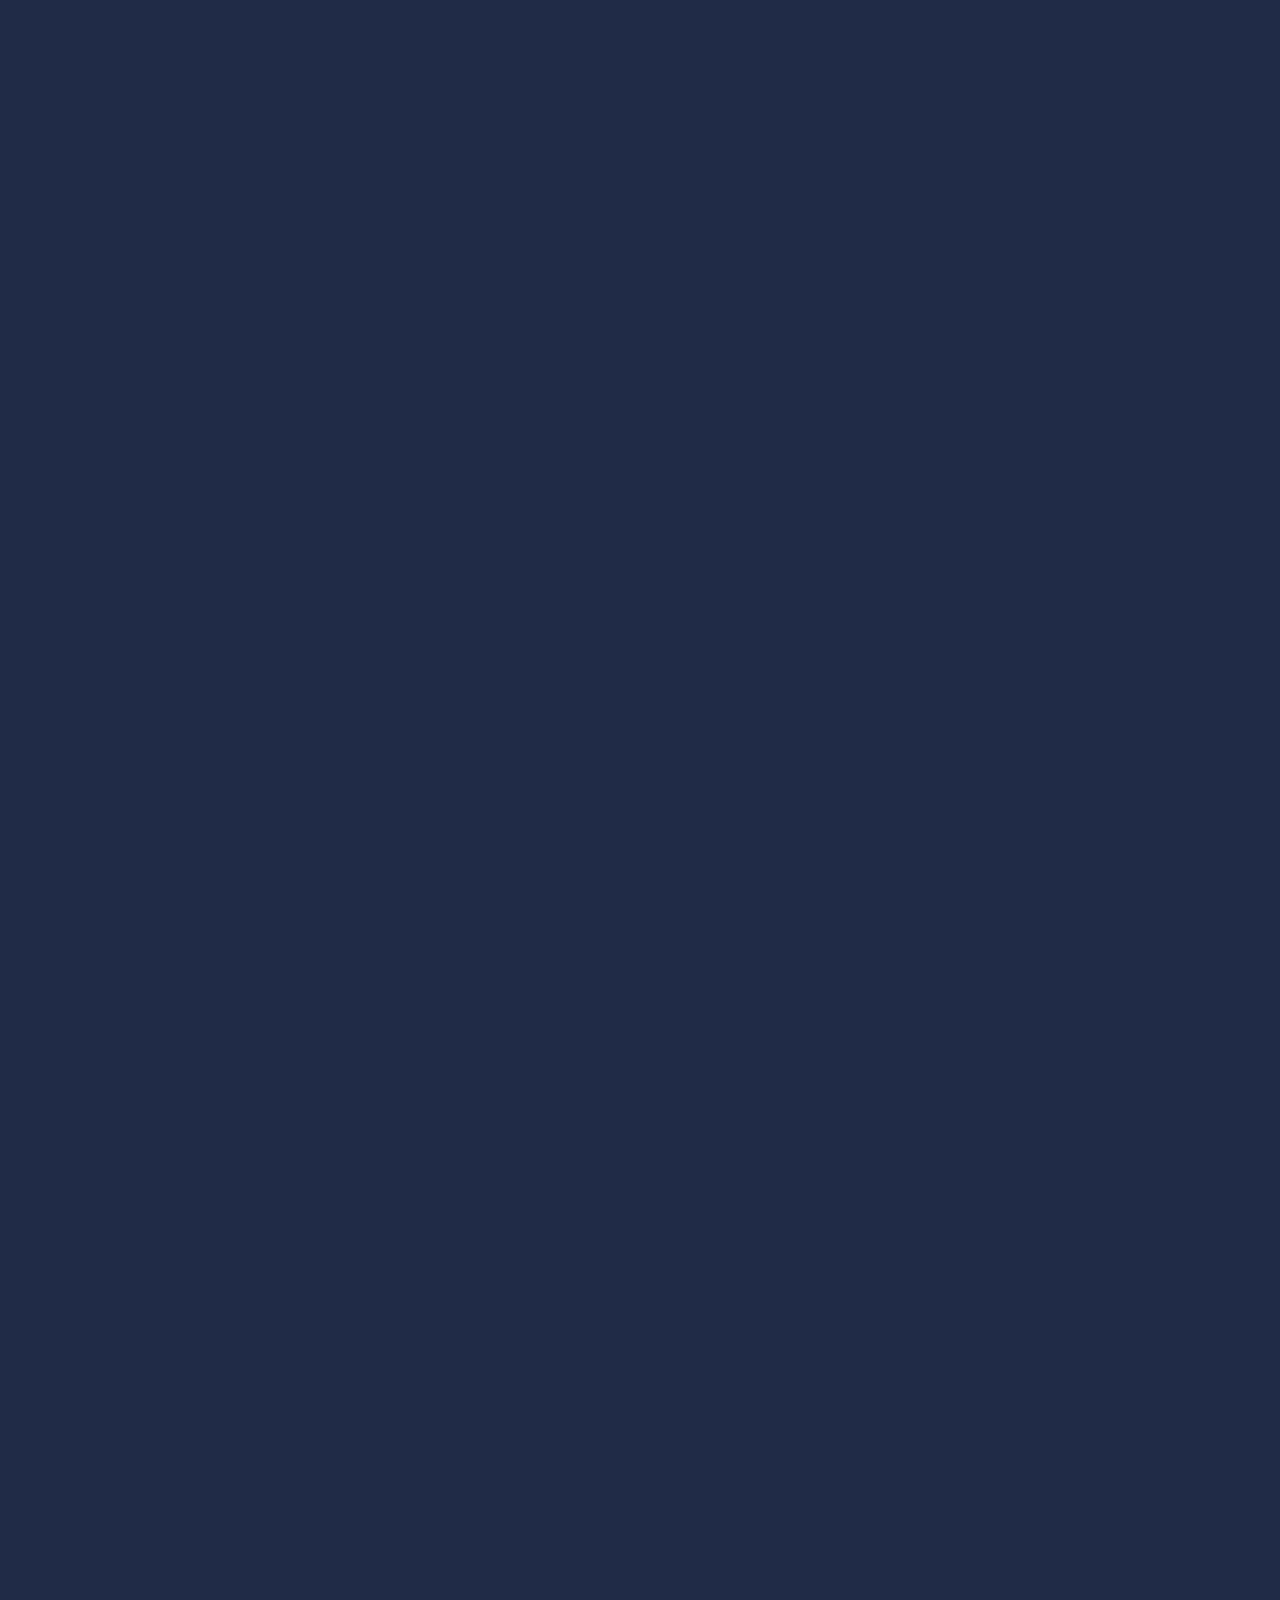
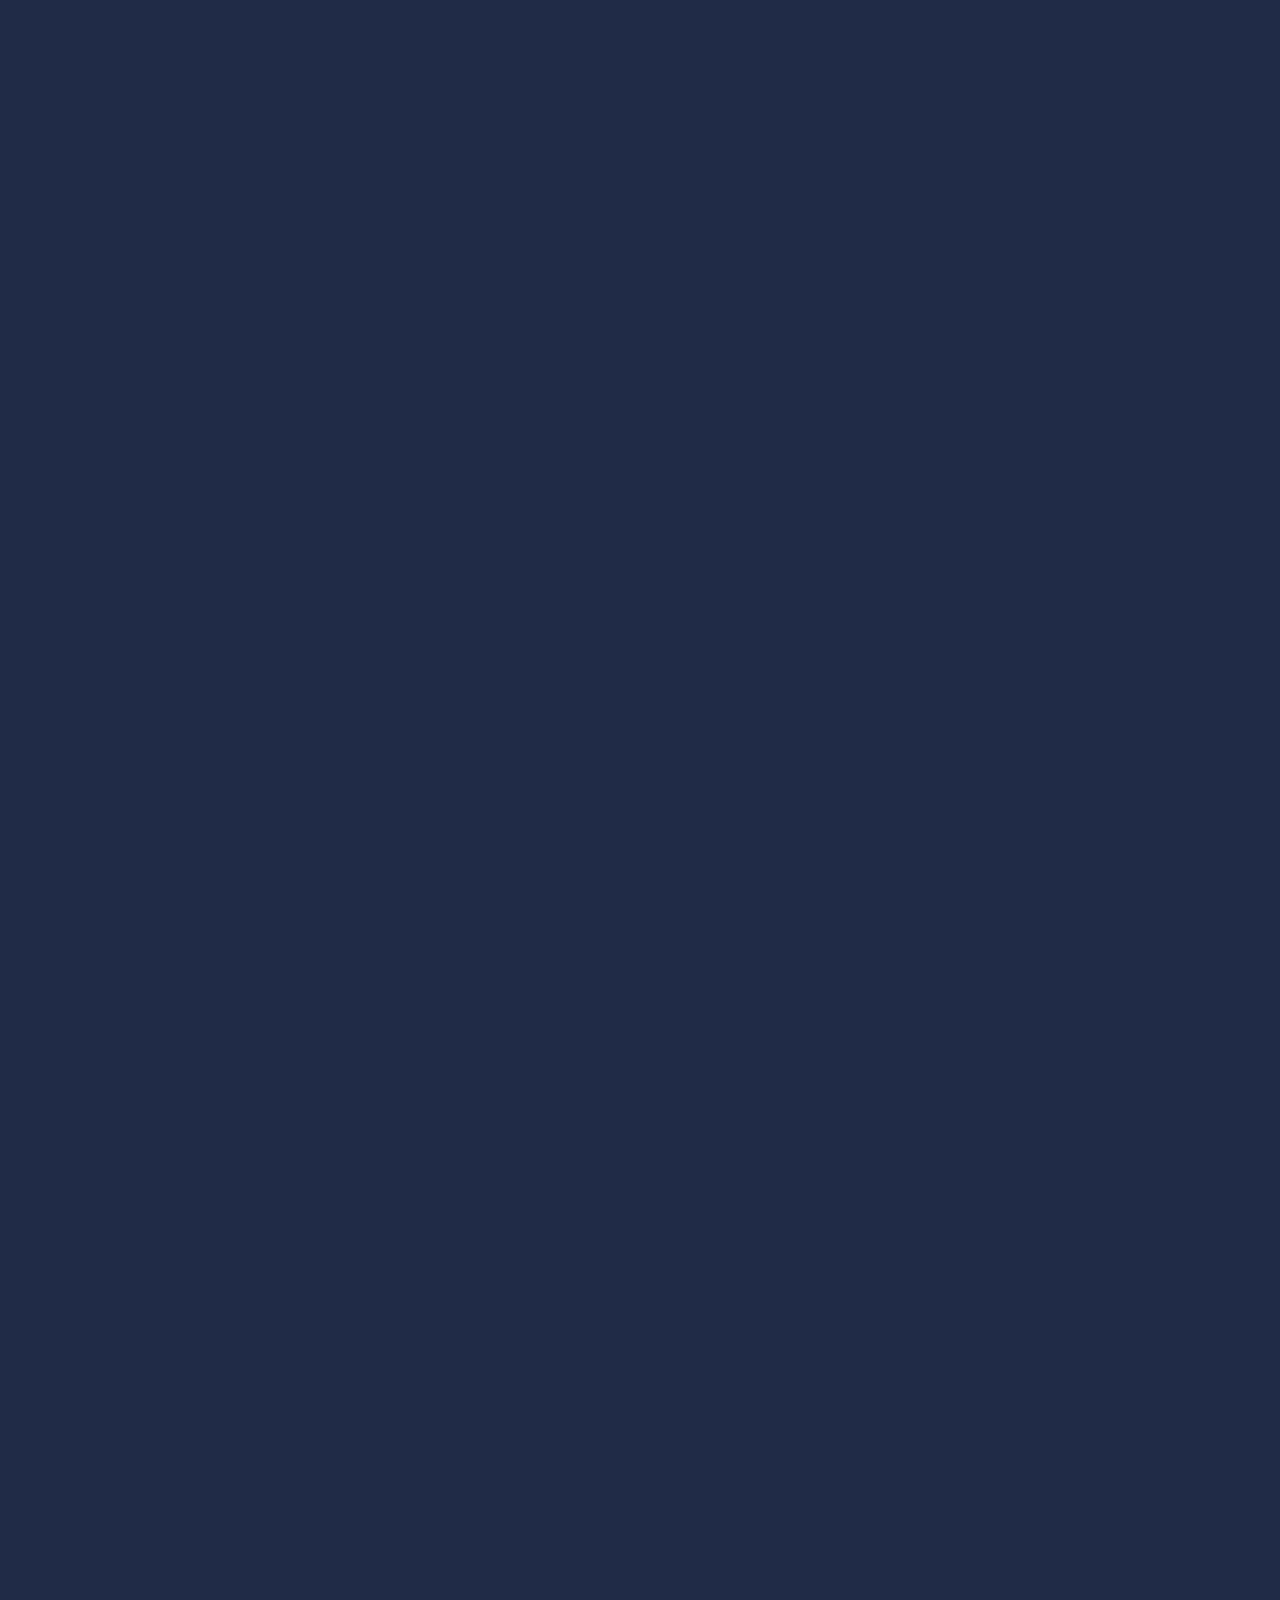
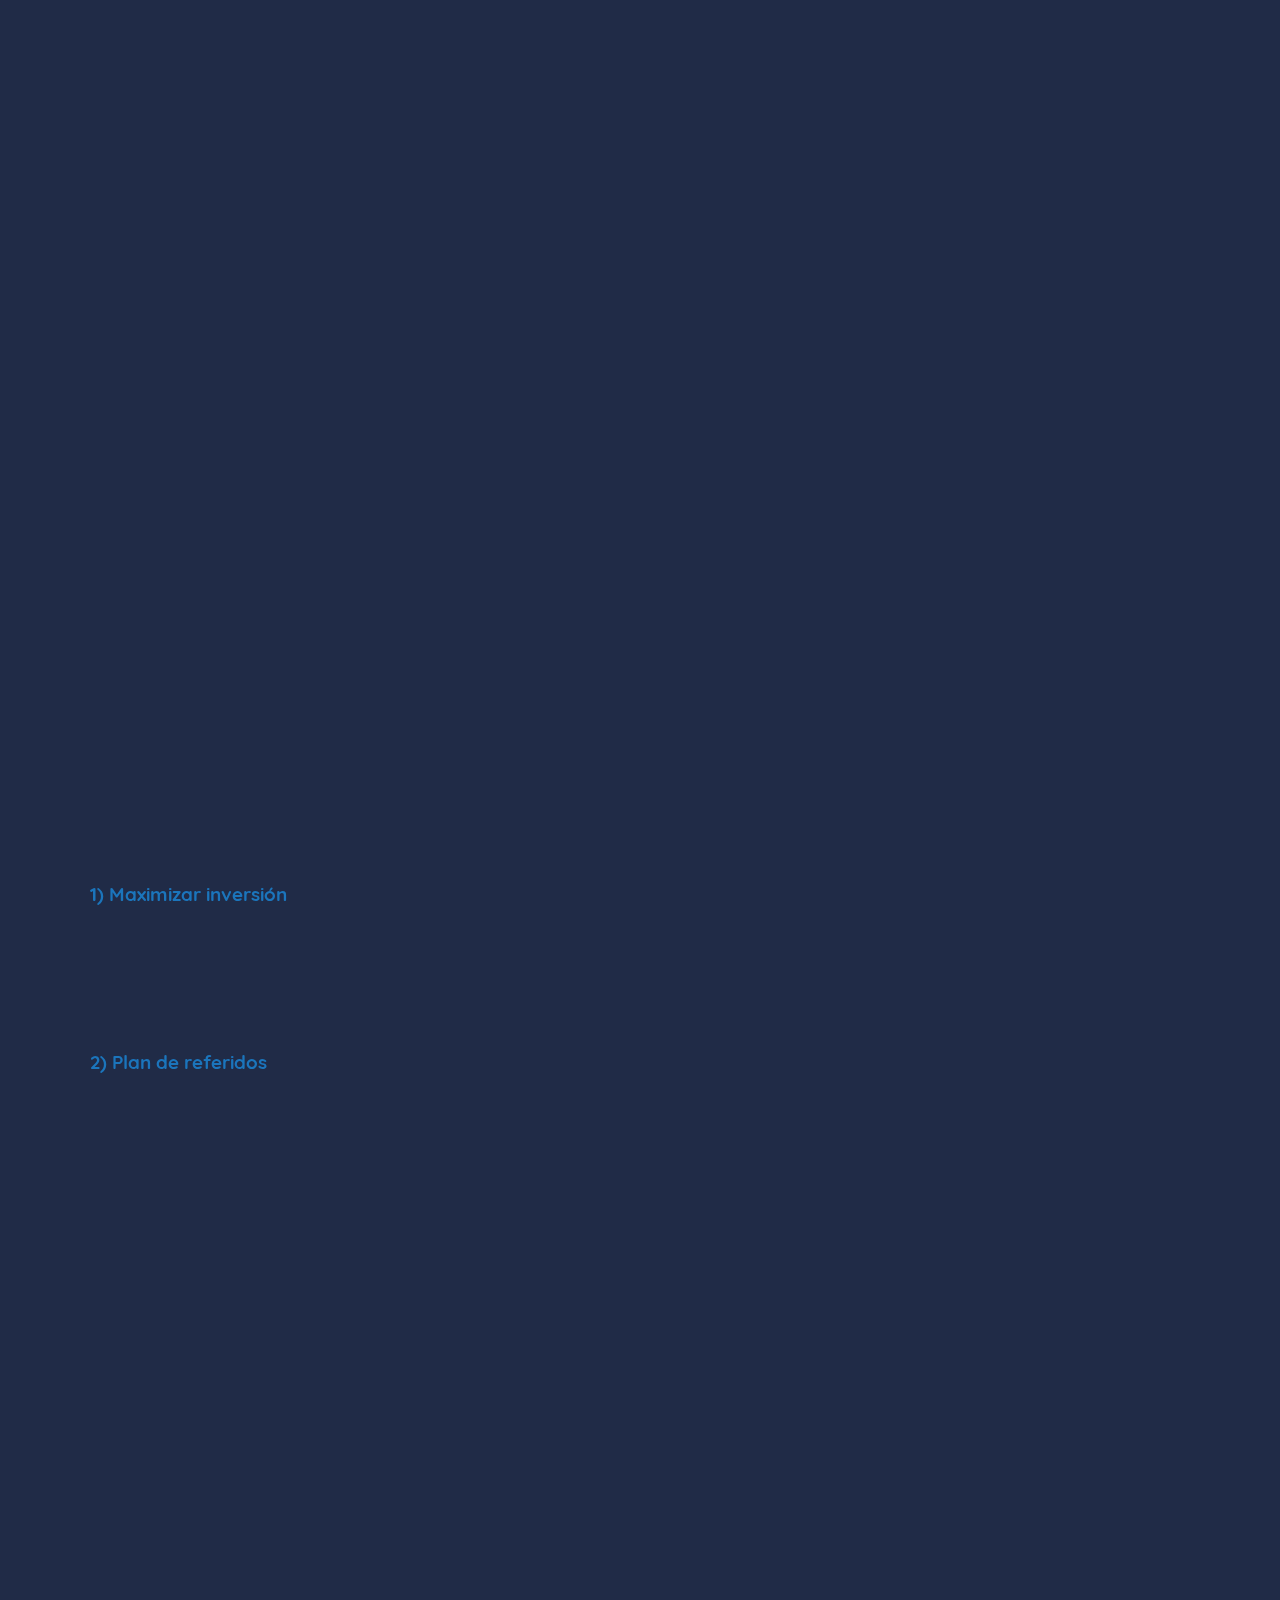
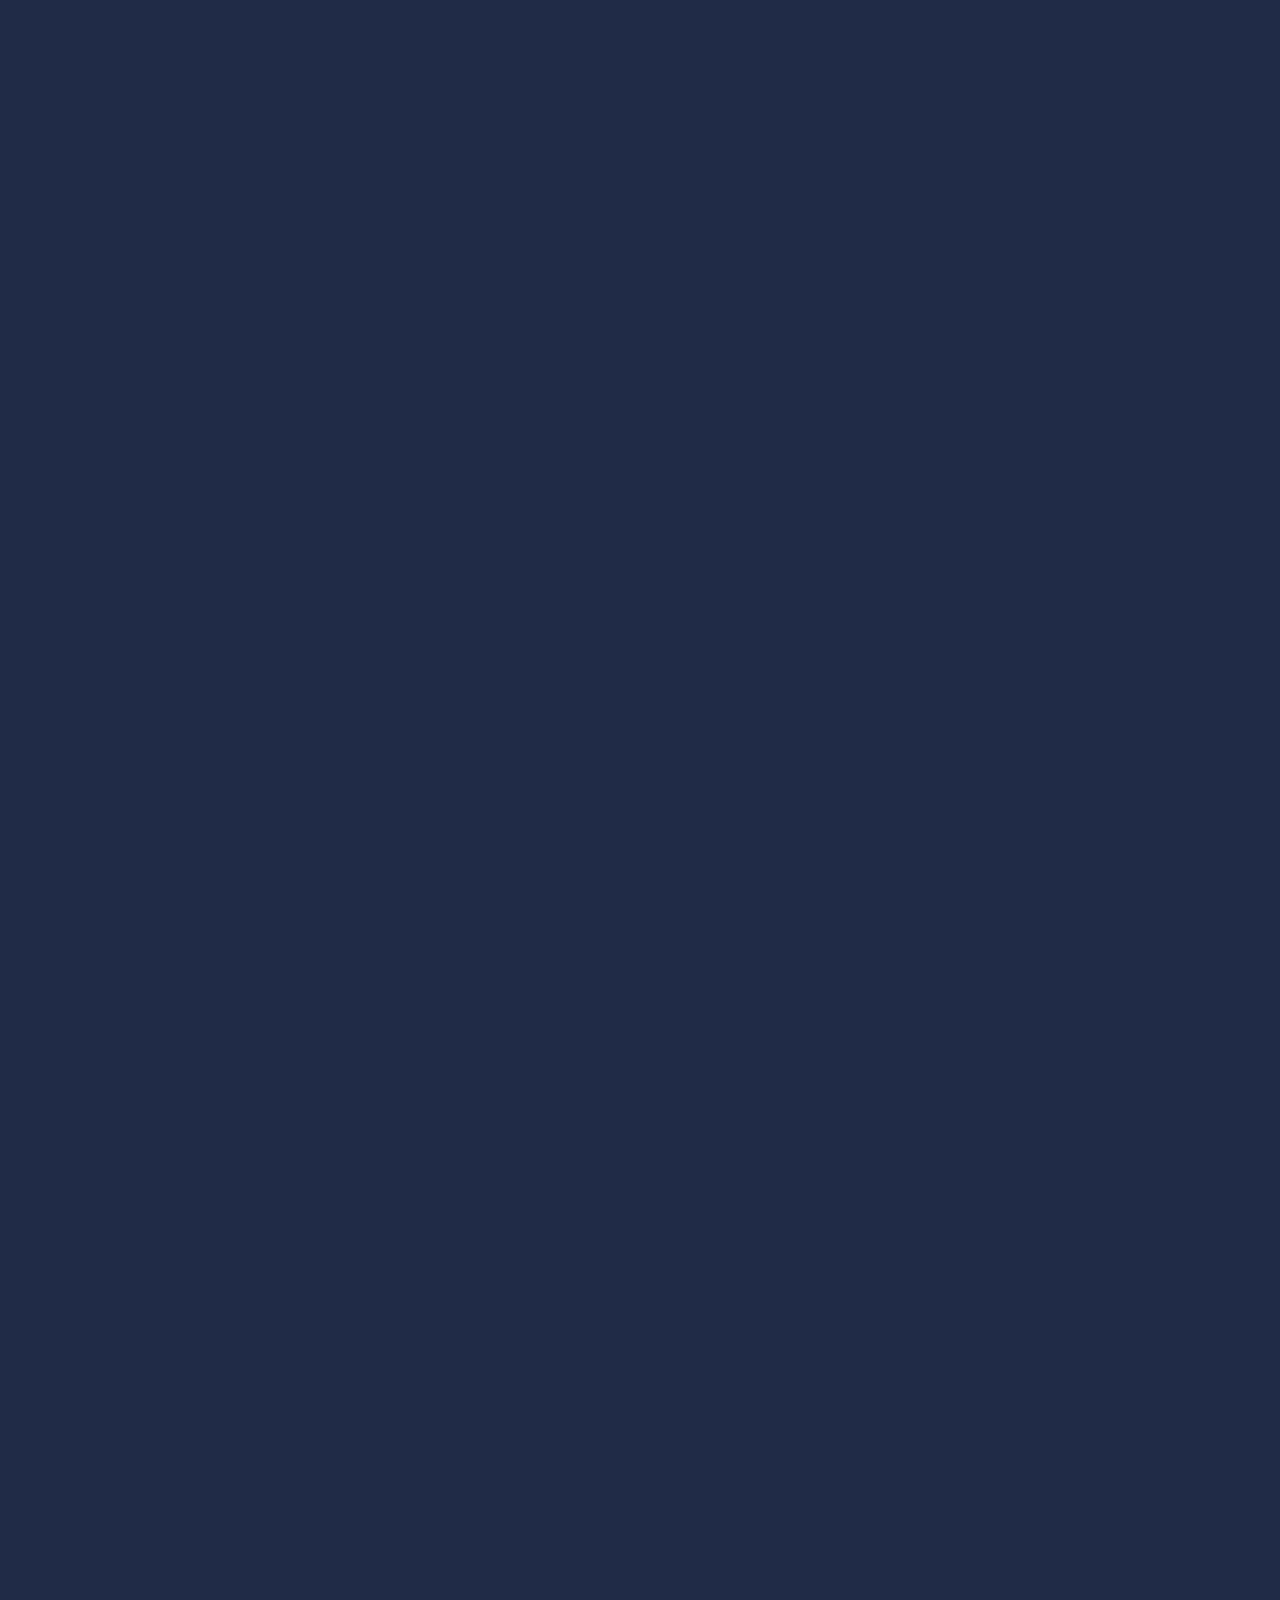
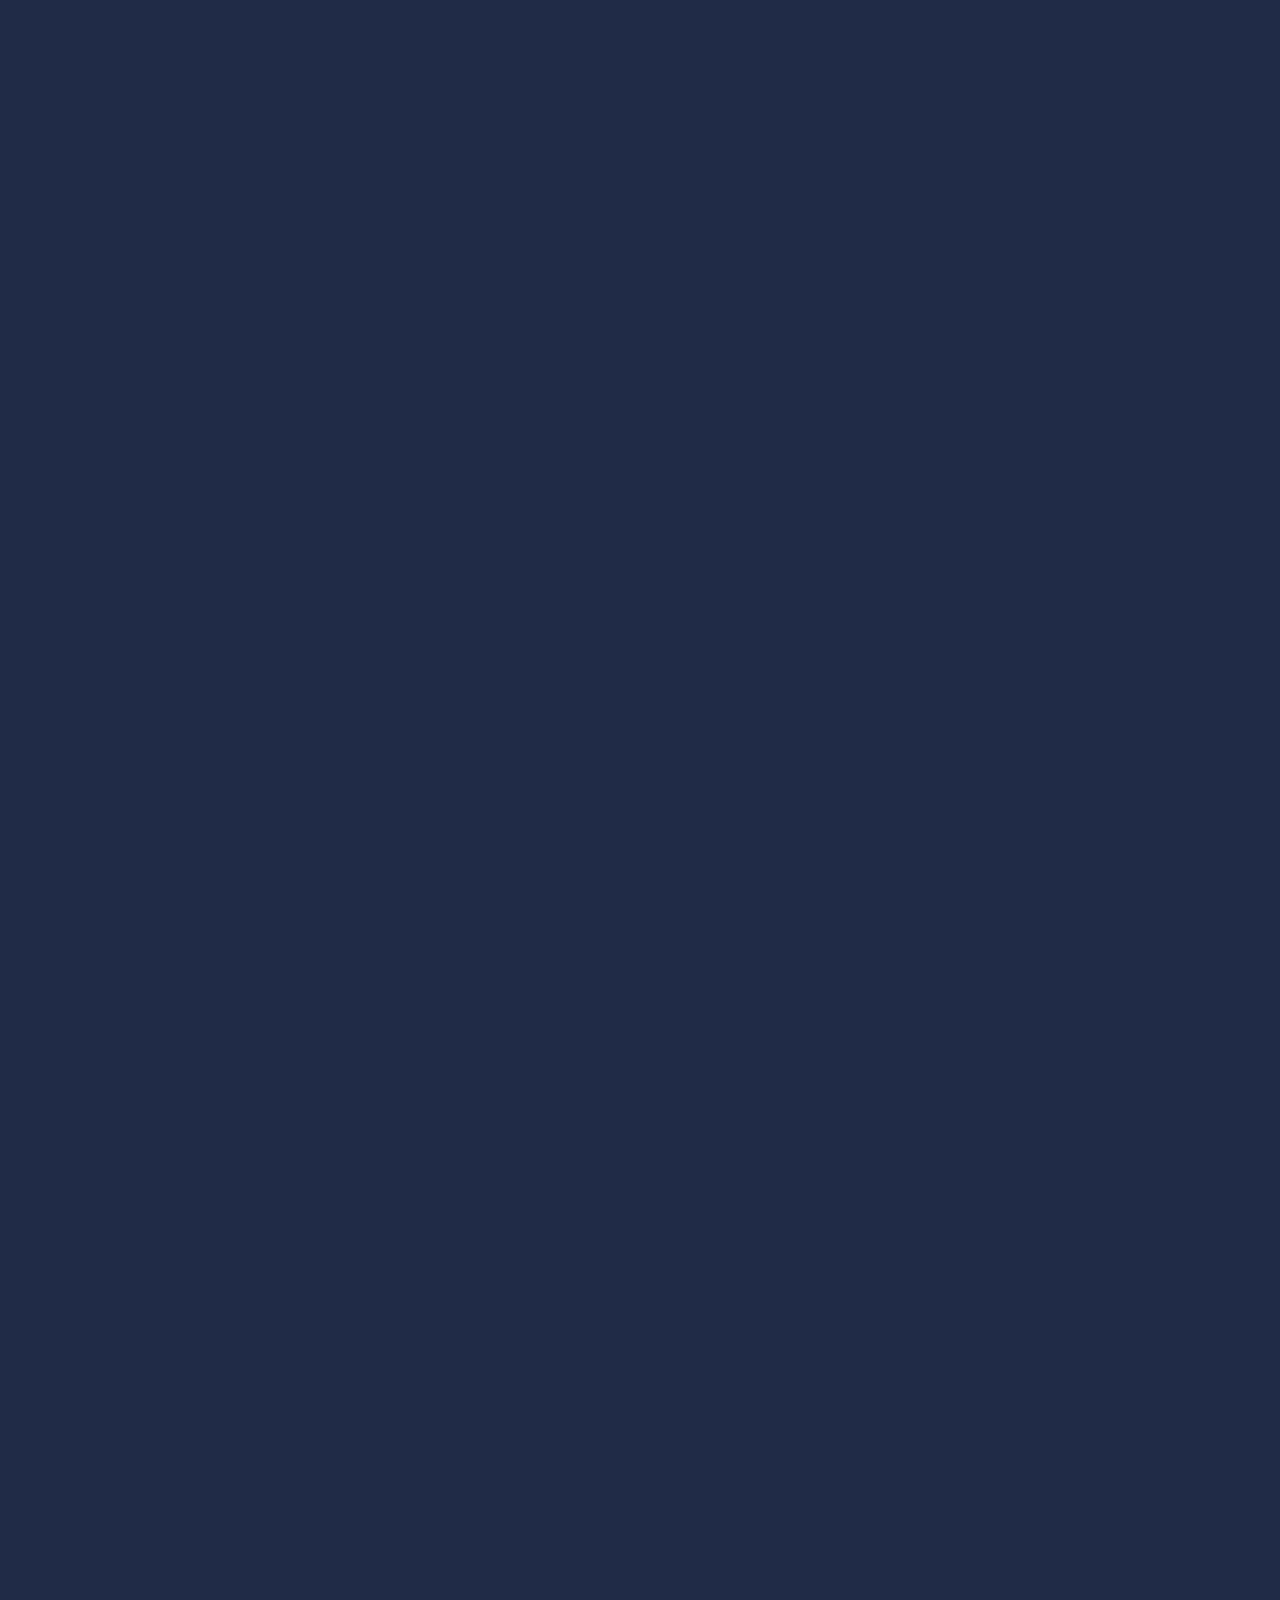
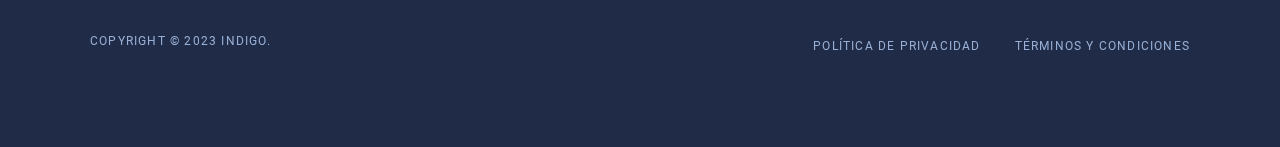
==== commit 269bb3d8: "Update index.html" ====
--- a/index.html
+++ b/index.html
@@ -54,7 +54,7 @@
                                     <li class="menu-item"><a class="menu-link nav-link" href="#empezar">¿Cómo empezar?</a></li>
                                 </ul>
                                 <ul class="menu-btns">
-                                    <li><a href="https://app.indigobotsys.com/" data-bs-toggle="modal" data-bs-target="#login-popup" class="btn btn-md btn-round btn-thin btn-outline btn-primary btn-auto no-change"><span>Acceder</span></a></li>
+                                    <li><a href="https://app.indigobotsys.com/" class="btn btn-md btn-round btn-thin btn-outline btn-primary btn-auto no-change"><span>Acceder</span></a></li>
                                 </ul>
                             </nav>
                         </div><!-- .header-navbar @e -->
@@ -787,13 +787,7 @@
                                         <li class="animated" data-animate="fadeInUp" data-delay="0.3">
                                             <em class="contact-icon fas fa-envelope"></em>
                                             <div class="contact-text">
-                                                <span>info@indigo.com</span>
-                                            </div>
-                                        </li>
-                                        <li class="animated" data-animate="fadeInUp" data-delay="0.4">
-                                            <em class="contact-icon fas fa-paper-plane"></em>
-                                            <div class="contact-text">
-                                                <span>Nos vemos en Telegram</span>
+                                                <span><a href="mailto:soporte@indigobotsys.com">soporte@indigobotsys.com</a></span>
                                             </div>
                                         </li>
                                     </ul>
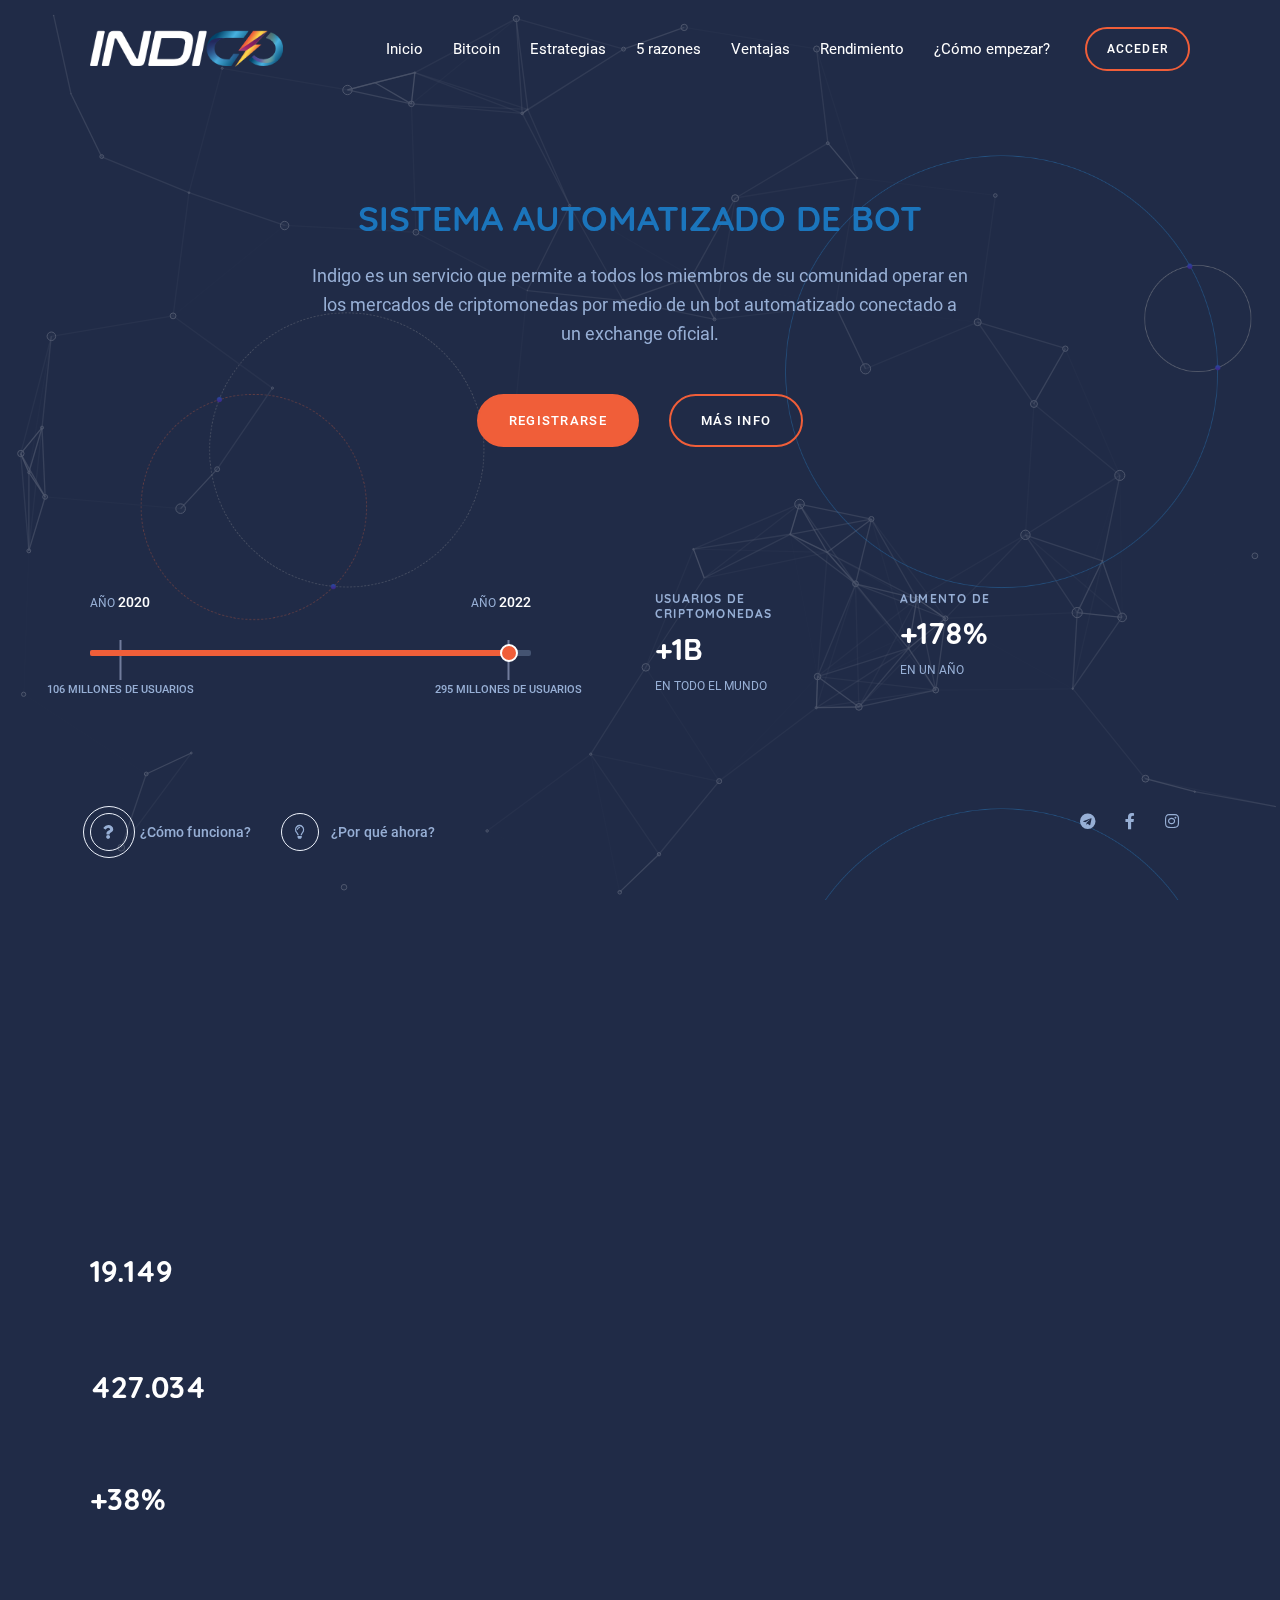
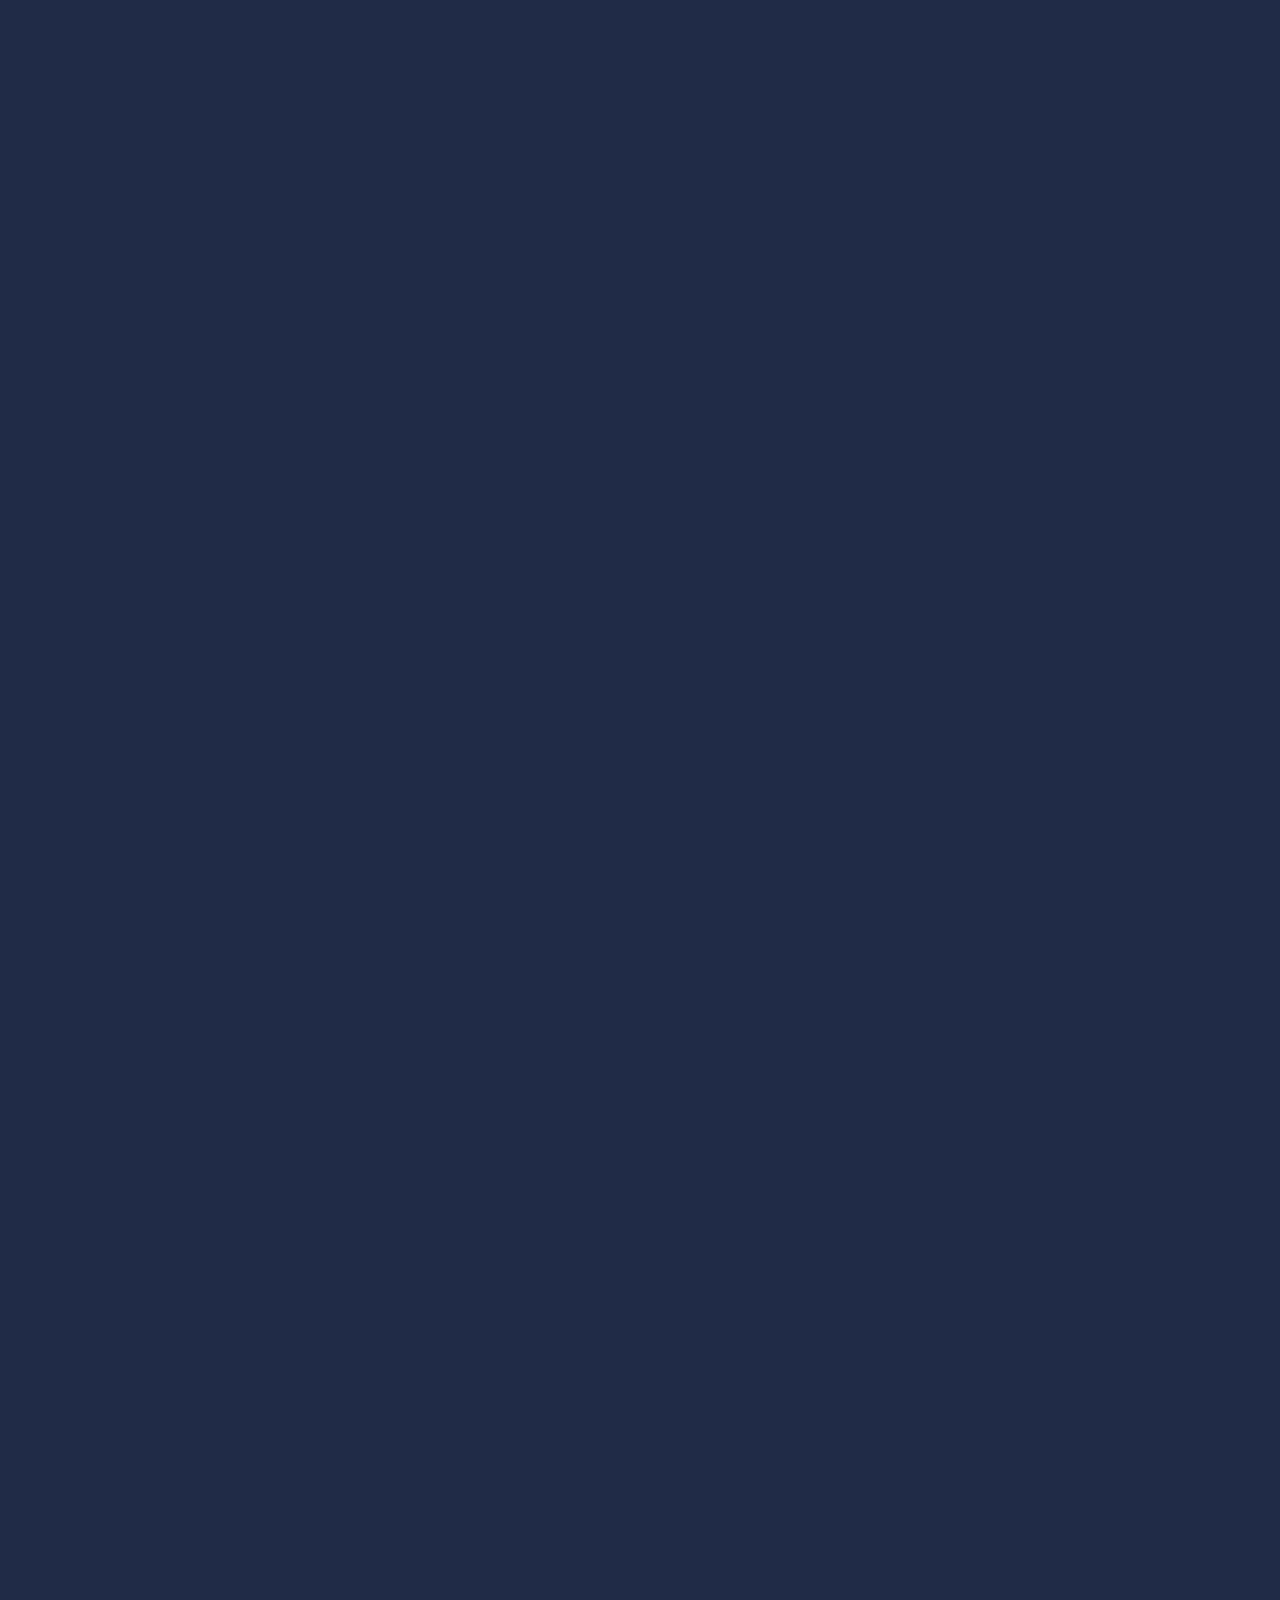
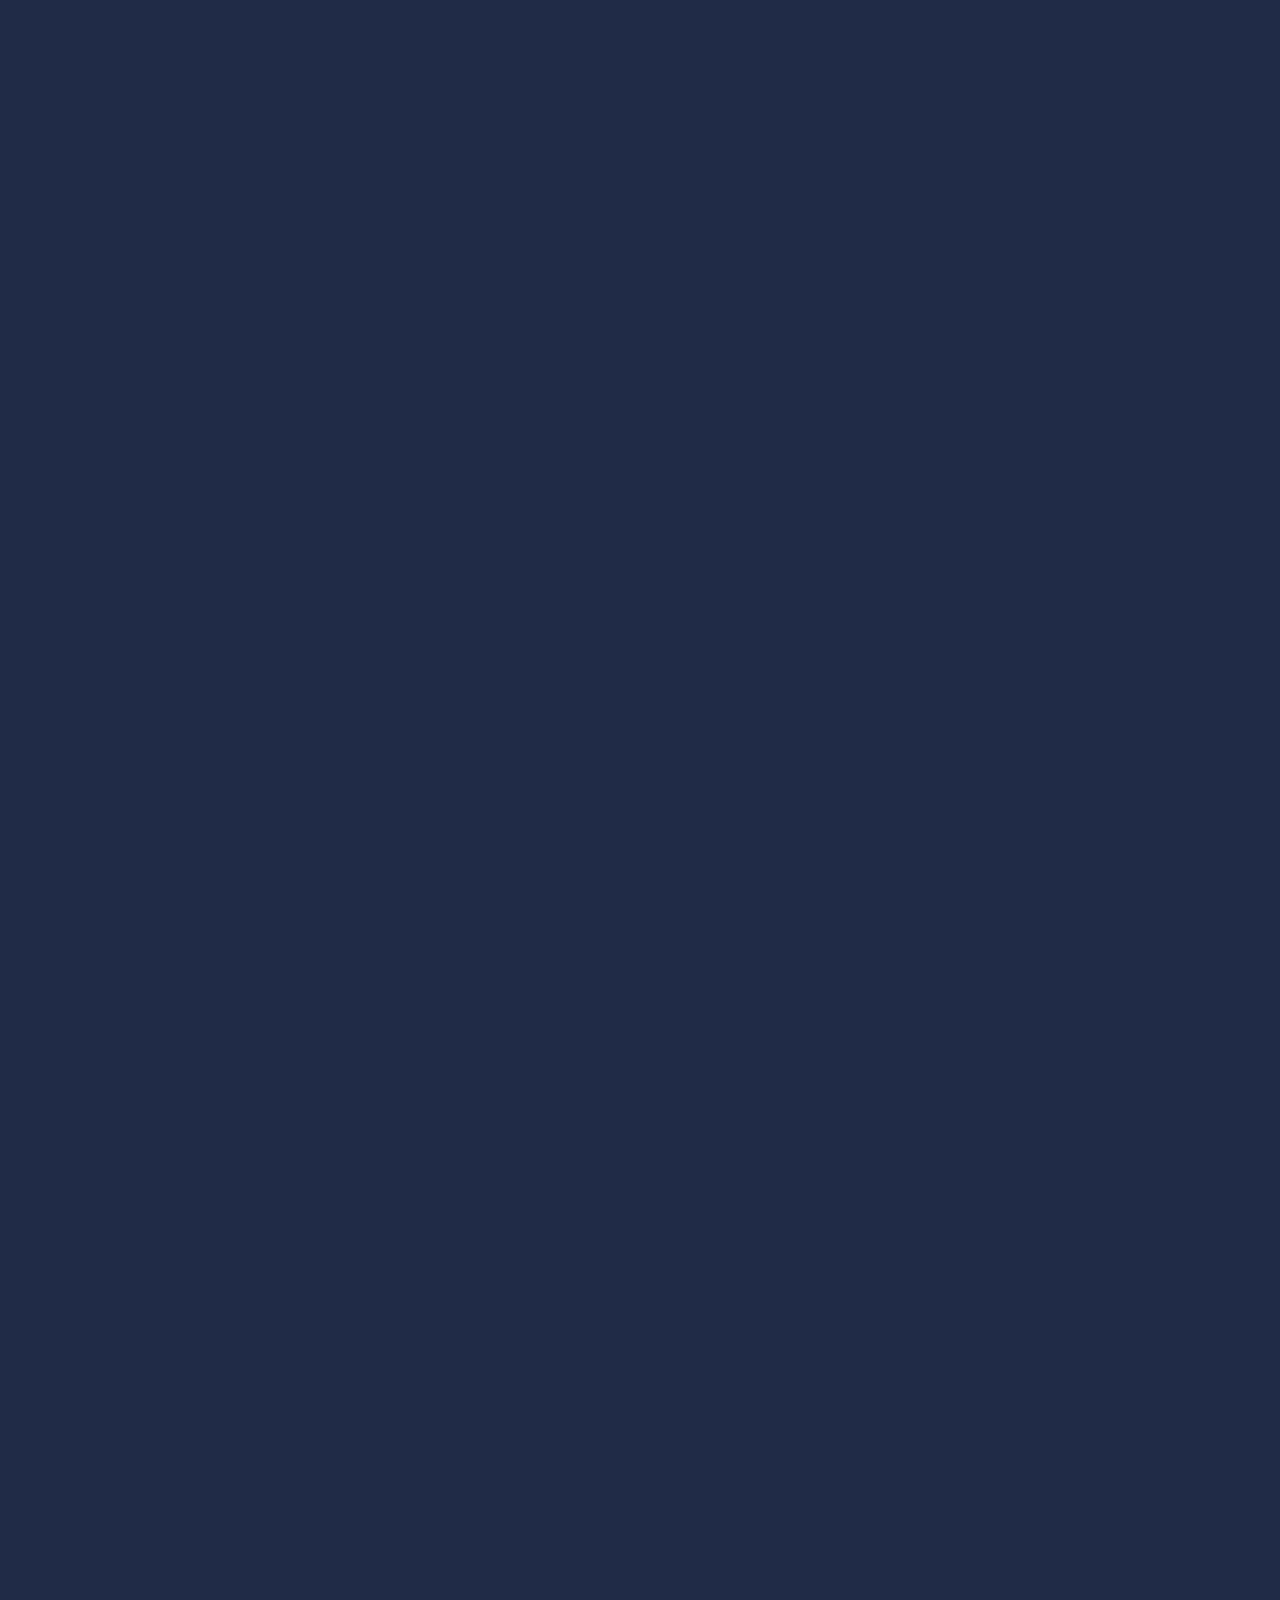
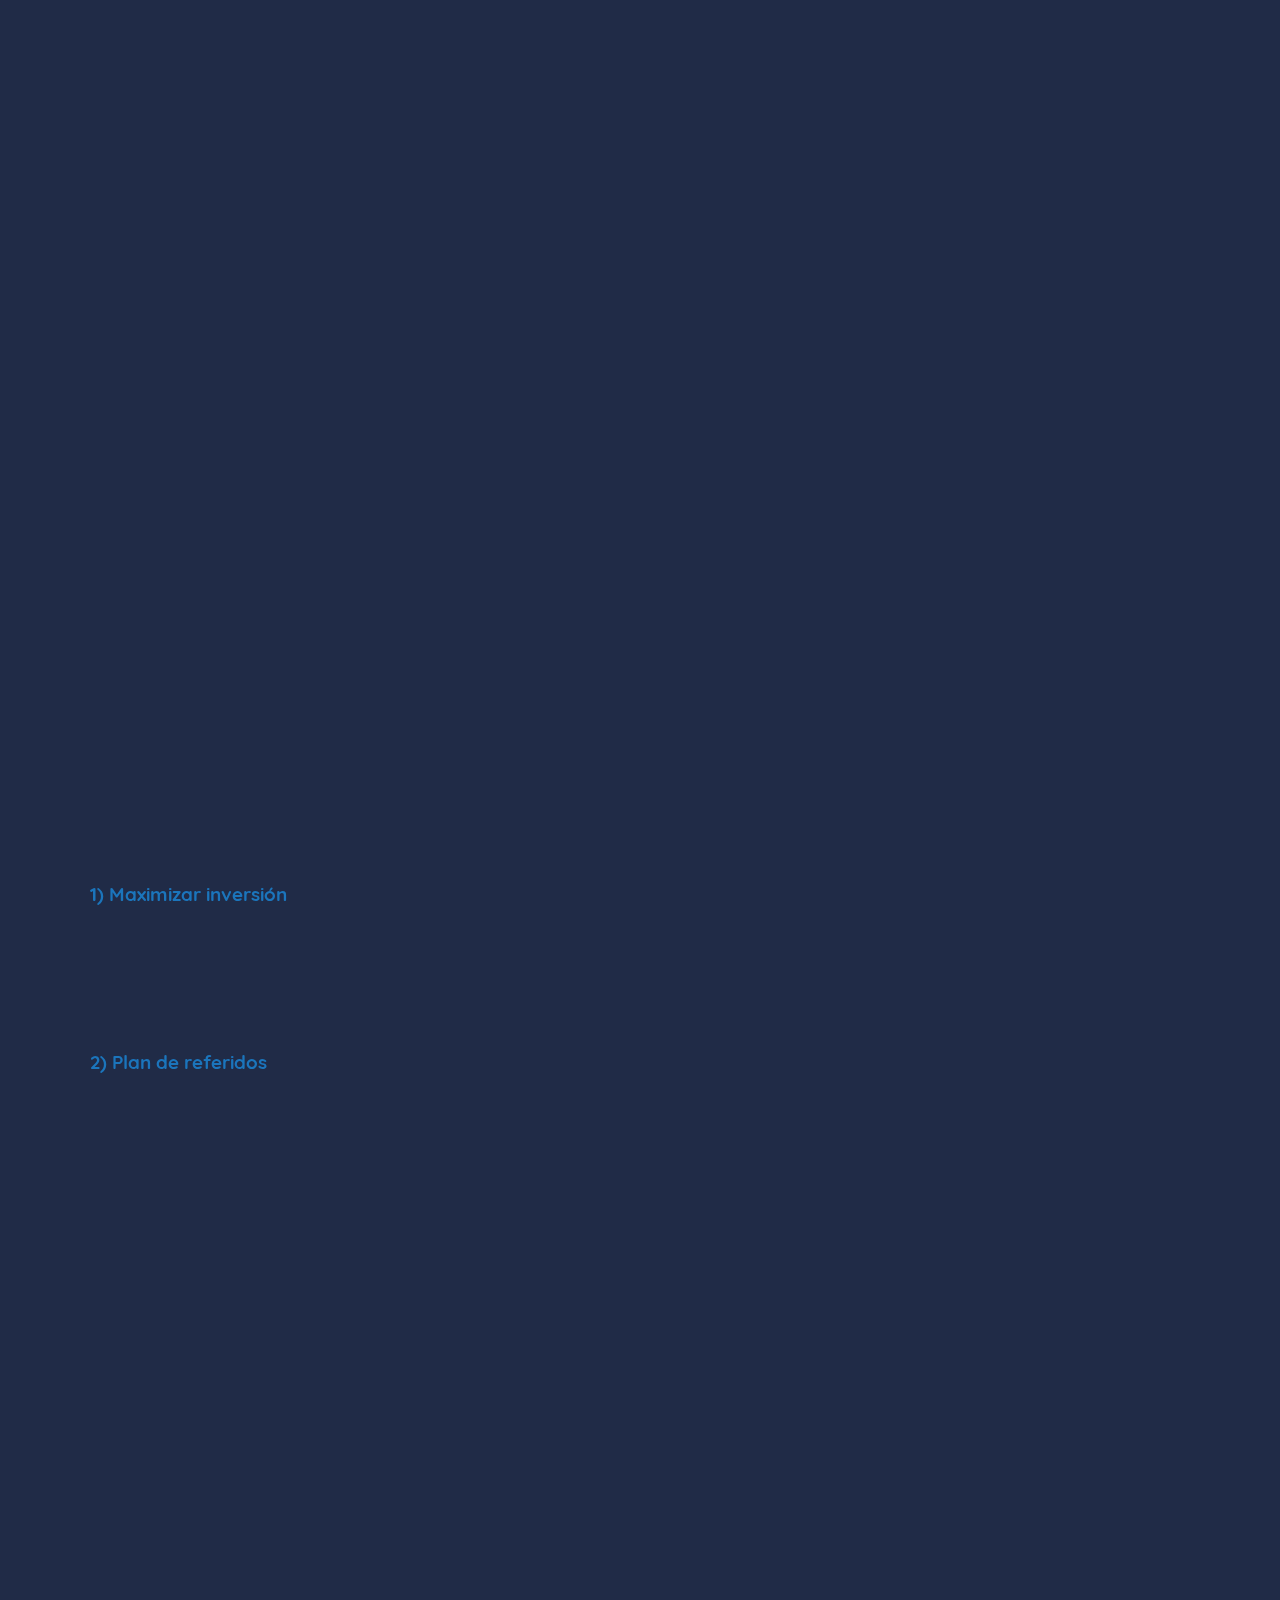
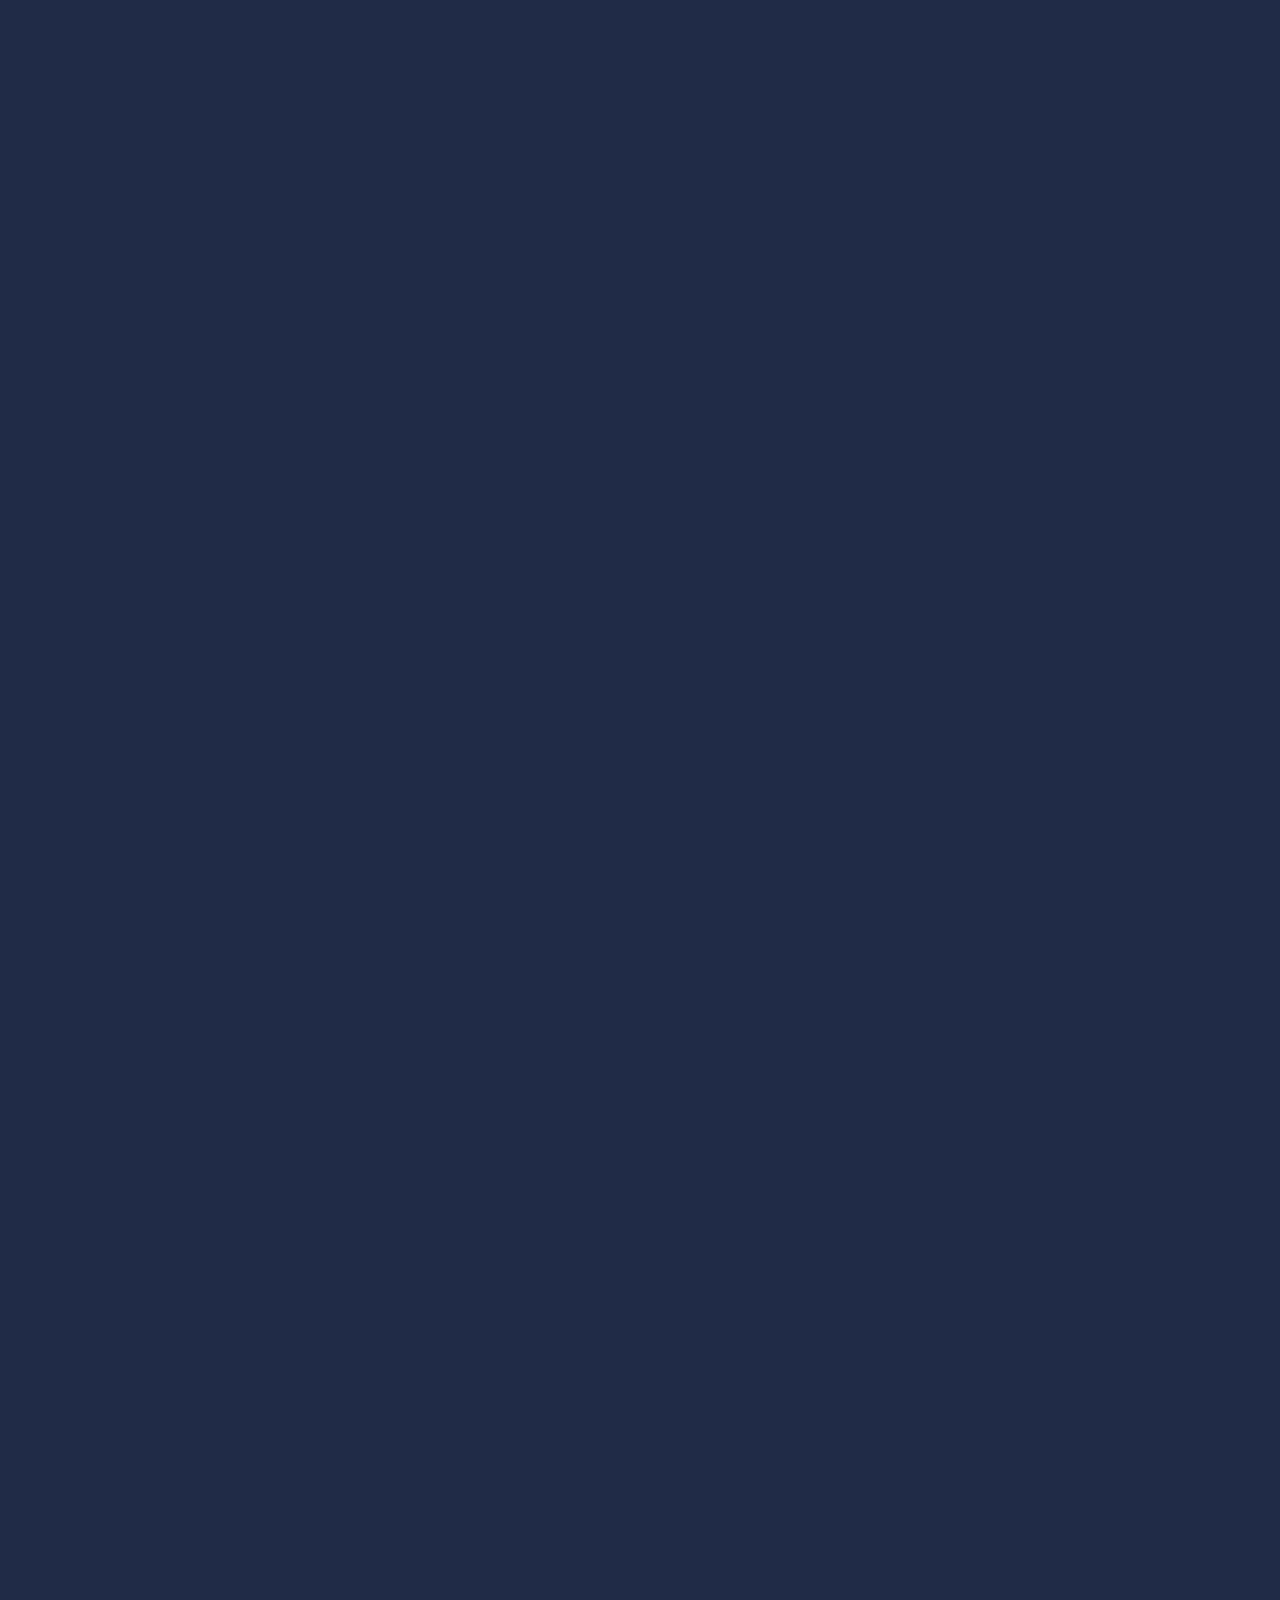
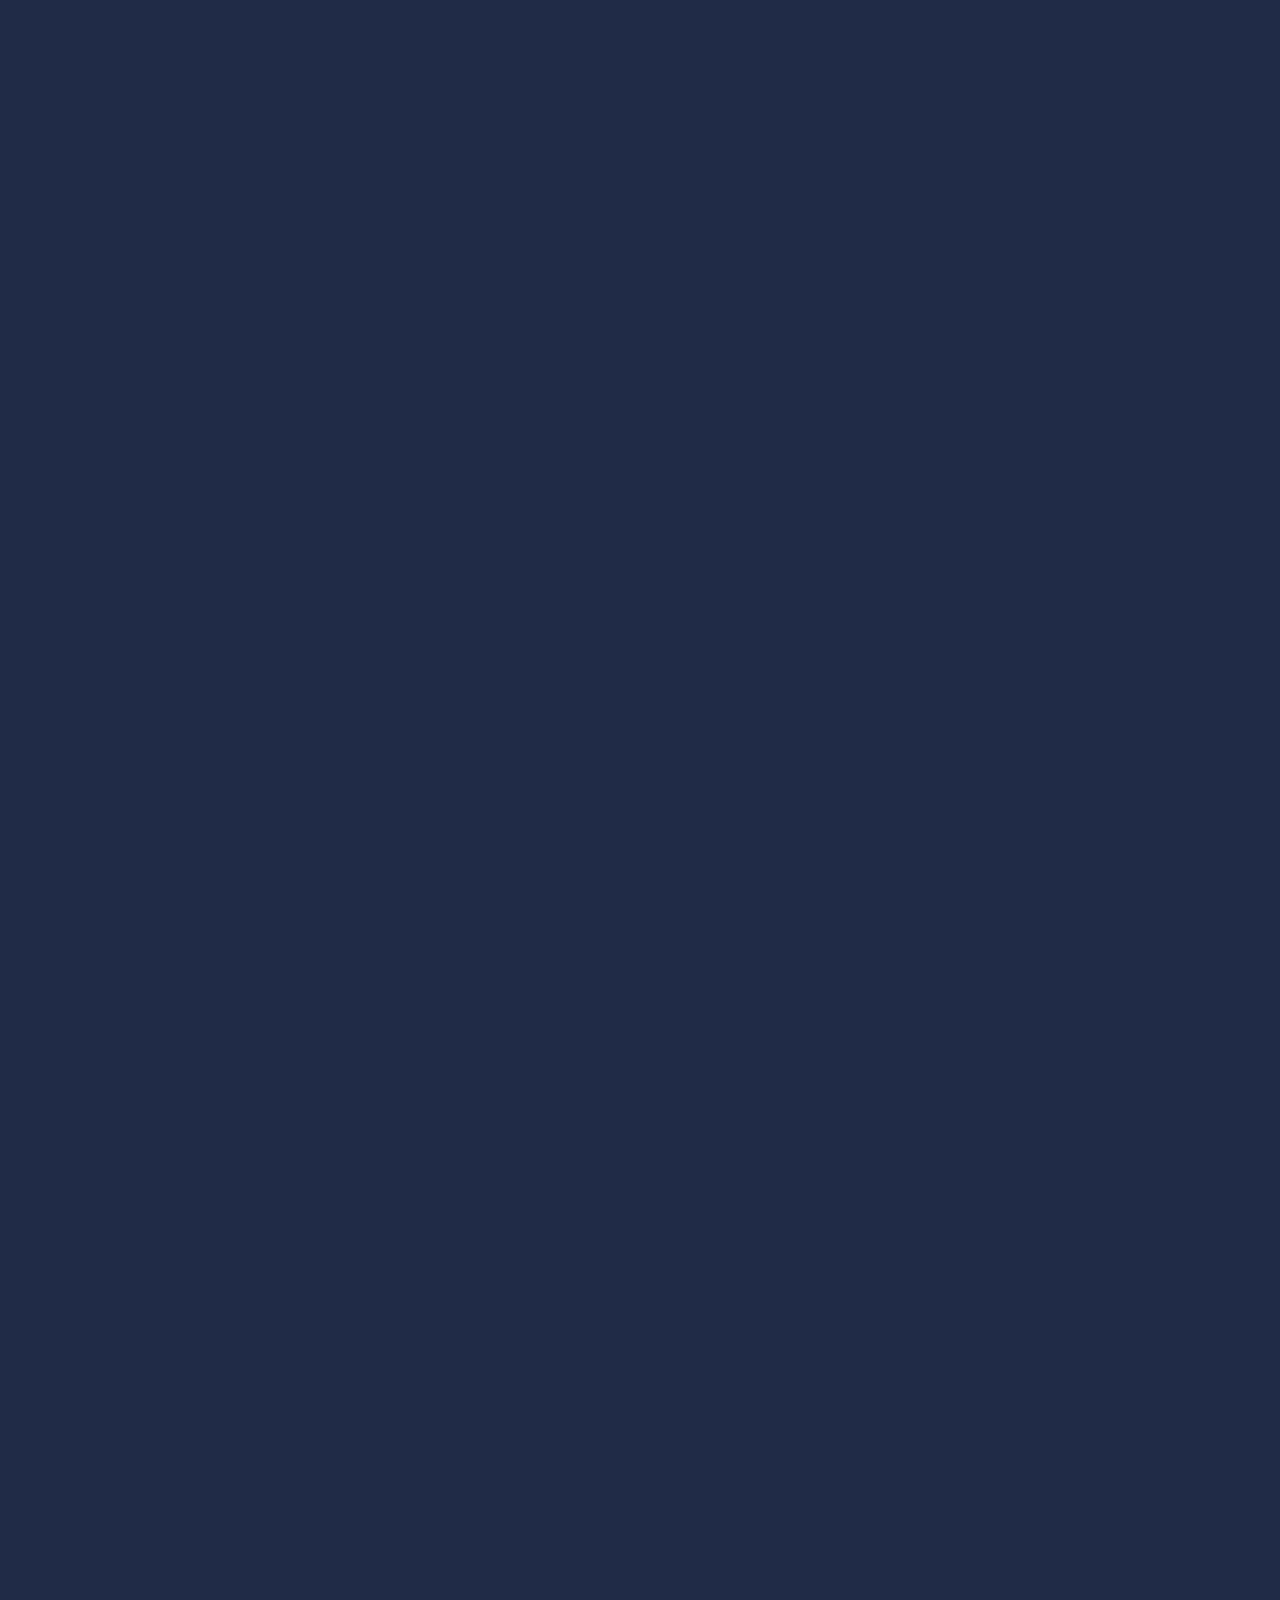
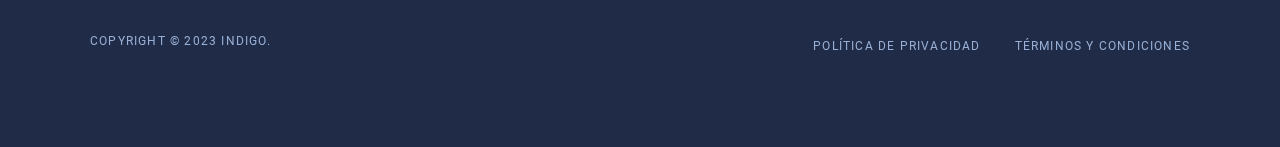
==== commit 1673fb98: "Update index.html" ====
--- a/index.html
+++ b/index.html
@@ -822,73 +822,6 @@
         </footer>
         <div class="nk-ovm nk-ovm-repeat nk-ovm-fixed shape-i"></div>
     </div>
-    <!-- Modals -->
-    <!-- This is used in Indigo theme  -->
-    <!-- Modal @s -->
-    <div class="modal fade" id="login-popup">
-        <div class="modal-dialog modal-dialog-centered">
-            <div class="modal-content">
-                <a href="#" class="modal-close" data-bs-dismiss="modal" aria-label="Close"><em class="ti ti-close"></em></a>
-                <div class="ath-container m-0">
-                    <div class="ath-body bg-theme tc-light">
-                        <h5 class="ath-heading title">Sign in <small class="tc-default">with your ICO Account</small></h5>
-                        <form action="#">
-                            <div class="field-item">
-                                <div class="field-wrap">
-                                    <input type="text" class="input-bordered" placeholder="Your Email">
-                                </div>
-                            </div>
-                            <div class="field-item">
-                                <div class="field-wrap">
-                                    <input type="password" class="input-bordered" placeholder="Password">
-                                </div>
-                            </div>
-                            <div class="field-item d-flex justify-content-between align-items-center">
-                                <div class="field-item pb-0">
-                                    <input class="input-checkbox" id="remember-me-100" type="checkbox">
-                                    <label for="remember-me-100">Remember Me</label>
-                                </div>
-                                <div class="forget-link fz-6">
-                                    <a href="#" data-bs-toggle="modal" data-bs-dismiss="modal" data-bs-target="#reset-popup">Forgot password?</a>
-                                </div>
-                            </div>
-                            <button class="btn btn-primary btn-block btn-md">Sign In</button>
-                        </form>
-                        <div class="sap-text"><span>Or Sign In With</span></div>
-                        <ul class="row gutter-20px gutter-vr-20px">
-                            <li class="col"><a href="#" class="btn btn-md btn-facebook btn-block"><em class="icon fab fa-facebook-f"></em><span>Facebook</span></a></li>
-                            <li class="col"><a href="#" class="btn btn-md btn-google btn-block"><em class="icon fab fa-google"></em><span>Google</span></a></li>
-                        </ul>
-                        <div class="ath-note text-center"> Don’t have an account? <a href="#" data-bs-toggle="modal" data-bs-dismiss="modal" data-bs-target="#register-popup"> <strong>Sign up here</strong></a>
-                        </div>
-                    </div>
-                </div>
-            </div>
-        </div>
-    </div><!-- .modal @e -->
-    <!-- Modal @s -->
-    <div class="modal fade" id="reset-popup">
-        <div class="modal-dialog modal-dialog-centered">
-            <div class="modal-content">
-                <a href="#" class="modal-close" data-bs-dismiss="modal" aria-label="Close"><em class="ti ti-close"></em></a>
-                <div class="ath-container m-0">
-                    <div class="ath-body bg-theme tc-light">
-                        <h5 class="ath-heading title">Reset <small class="tc-default">with your Email</small></h5>
-                        <form action="#">
-                            <div class="field-item">
-                                <div class="field-wrap">
-                                    <input type="text" class="input-bordered" placeholder="Your Email">
-                                </div>
-                            </div>
-                            <button class="btn btn-primary btn-block btn-md">Reset Password</button>
-                            <div class="ath-note text-center"> Remembered? <a href="#" data-bs-toggle="modal" data-bs-dismiss="modal" data-bs-target="#login-popup"> <strong>Sign in here</strong></a>
-                            </div>
-                        </form>
-                    </div>
-                </div>
-            </div>
-        </div>
-    </div><!-- .modal @e -->
     <!-- preloader -->
     <div class="preloader preloader-alt no-split"><span class="spinner spinner-alt"><img class="spinner-brand" src="img/logo-s2-white.png" alt=""></span></div>
     <!-- JavaScript -->
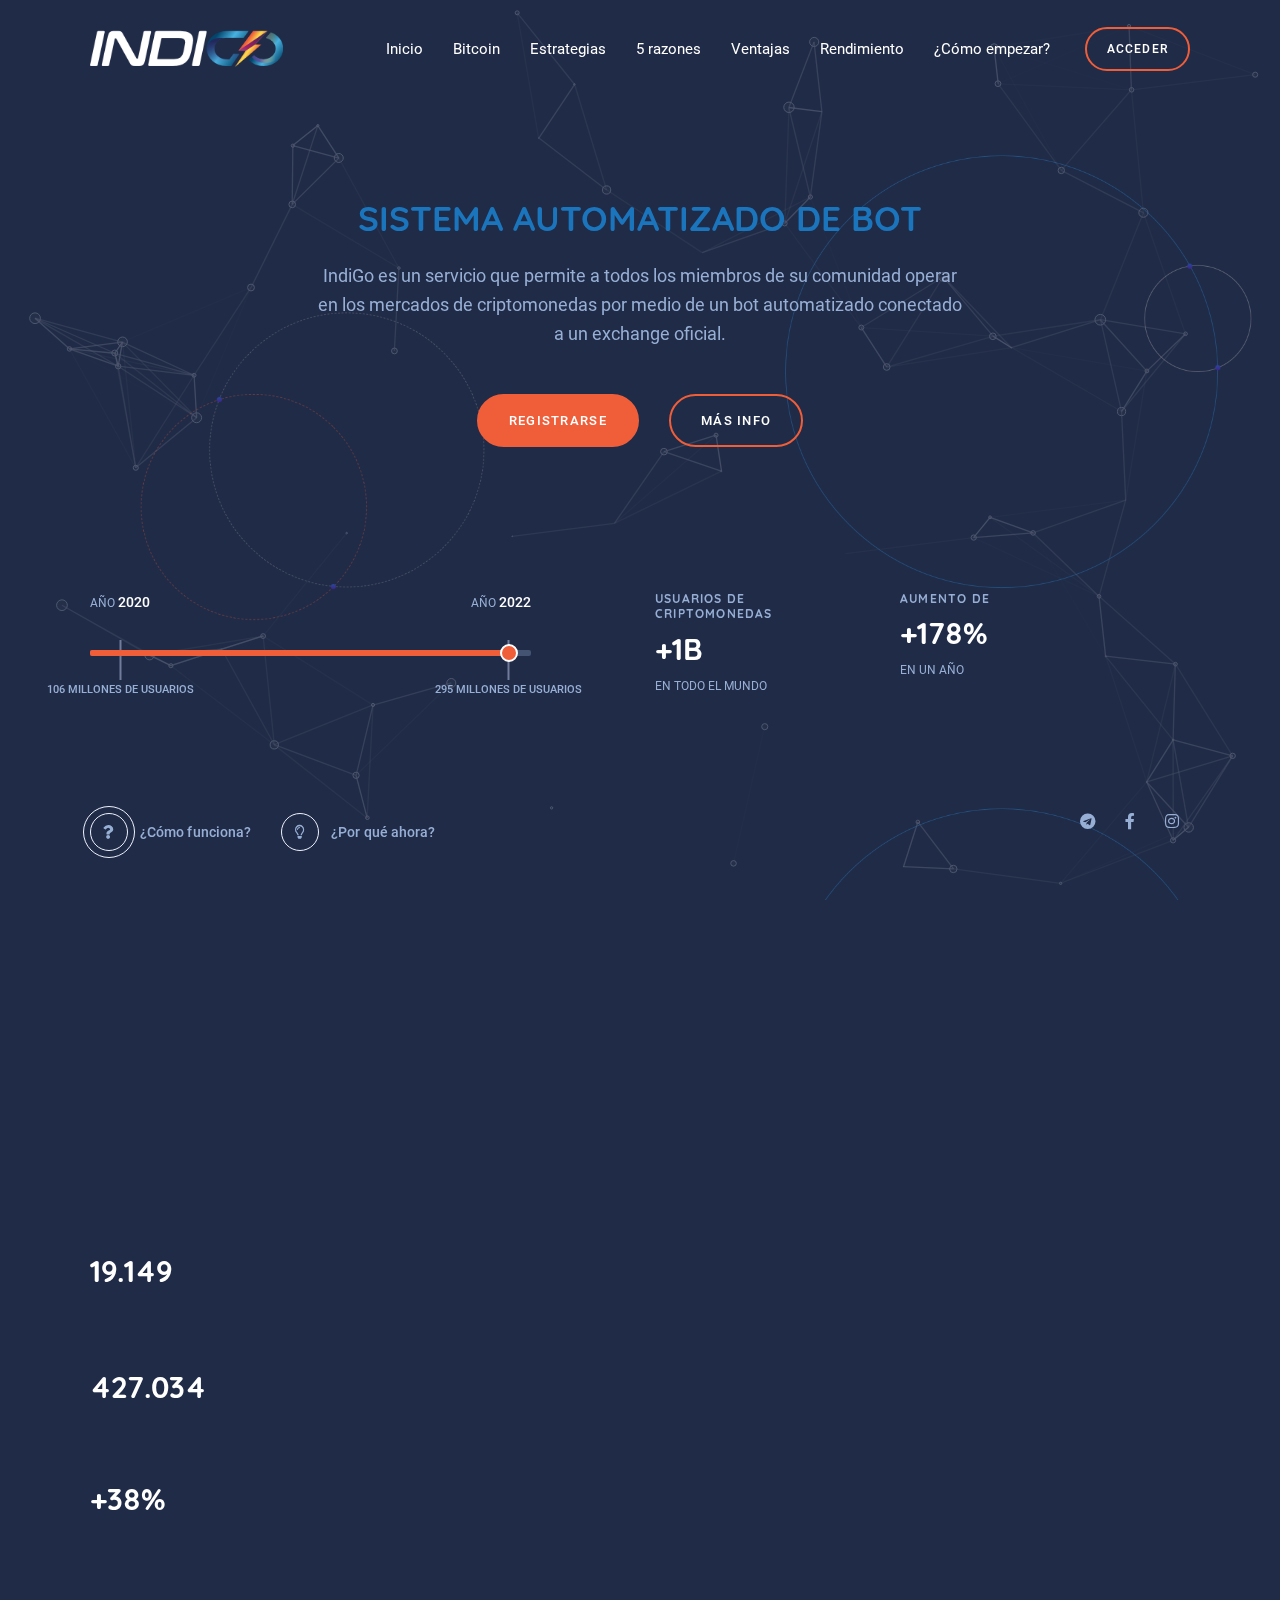
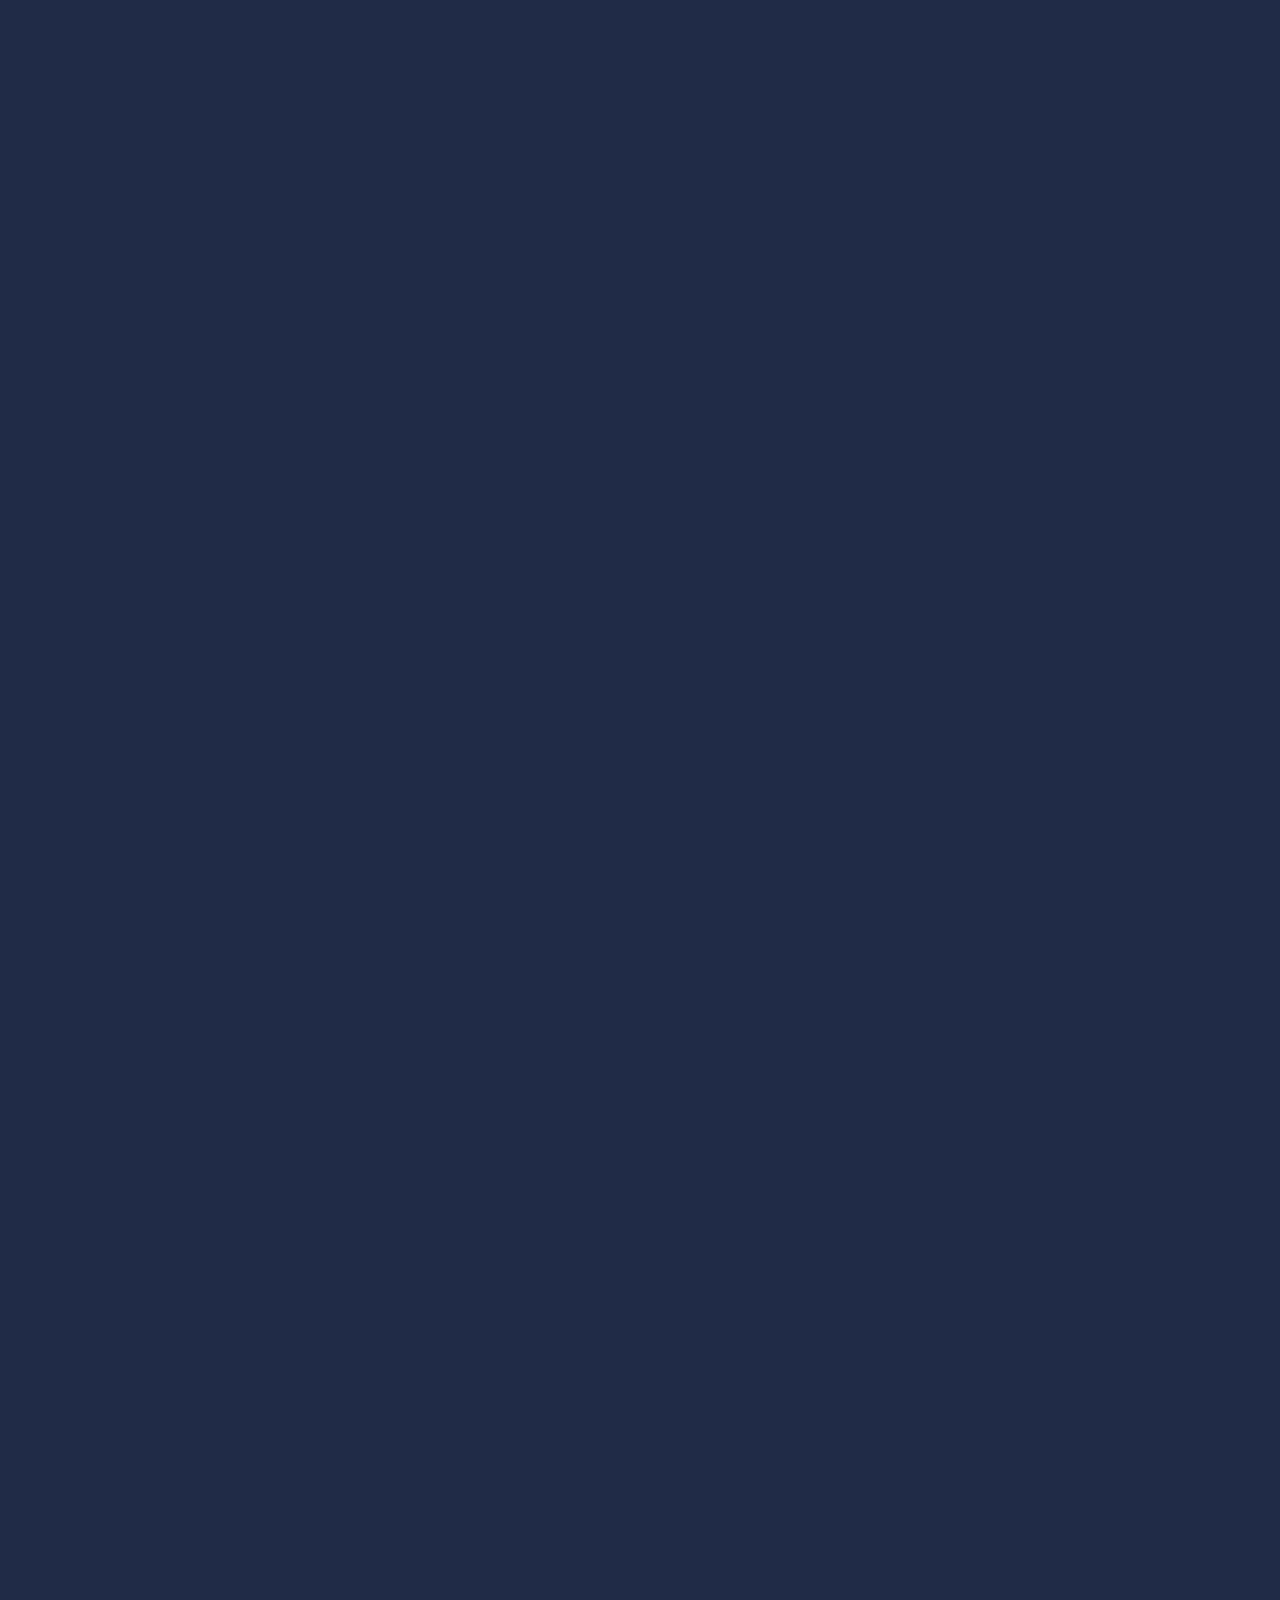
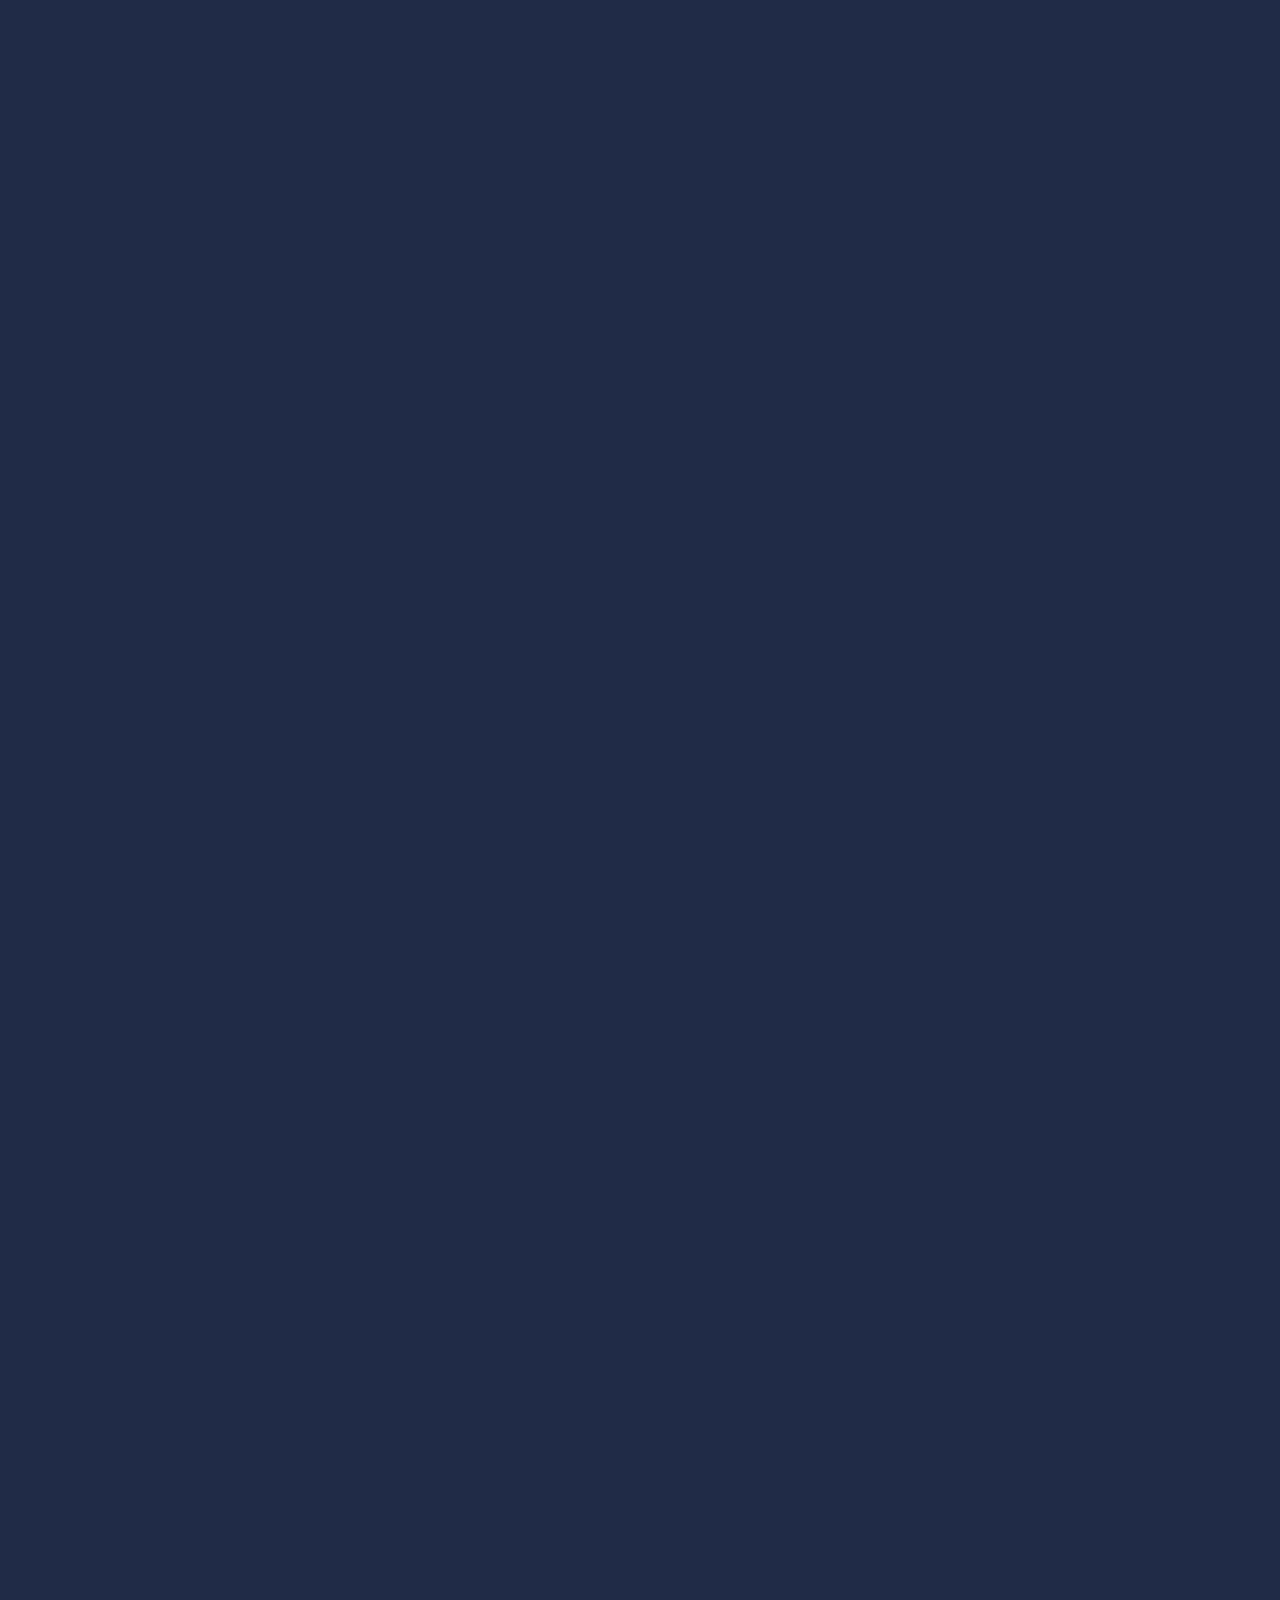
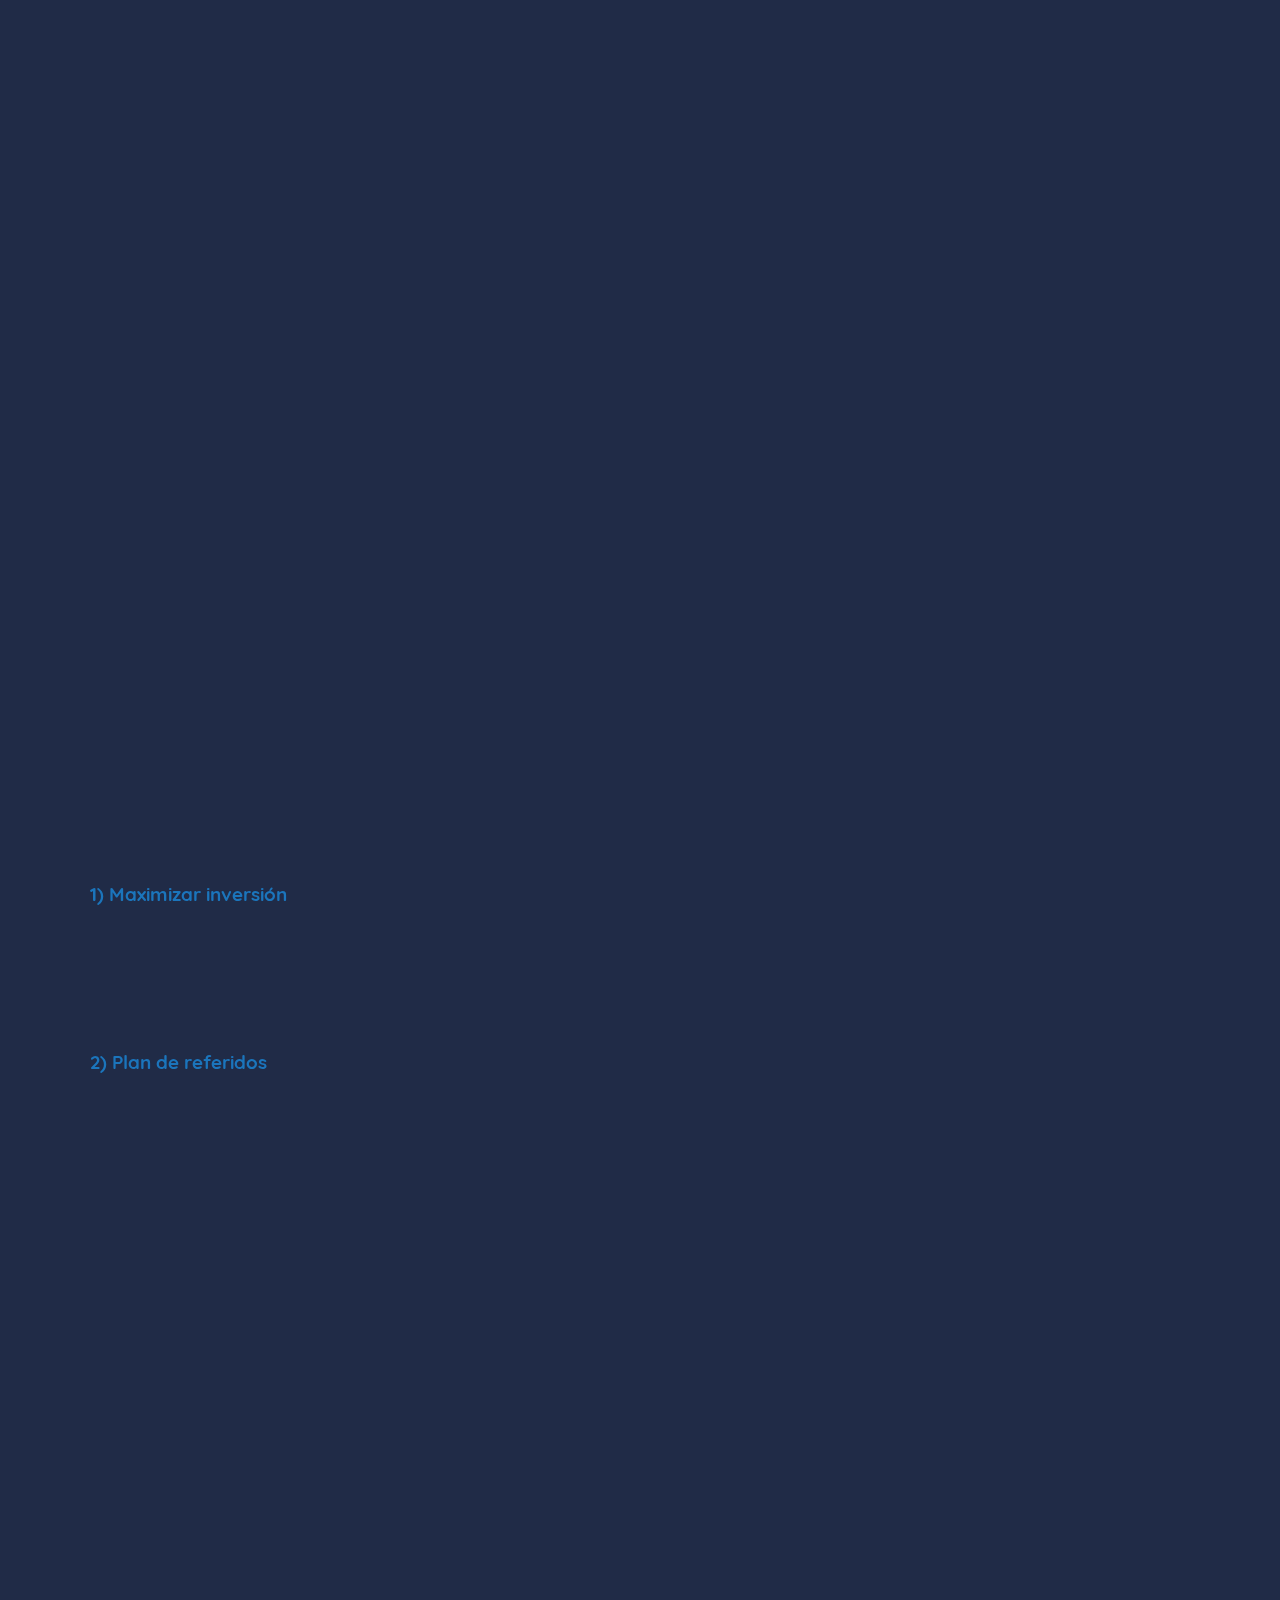
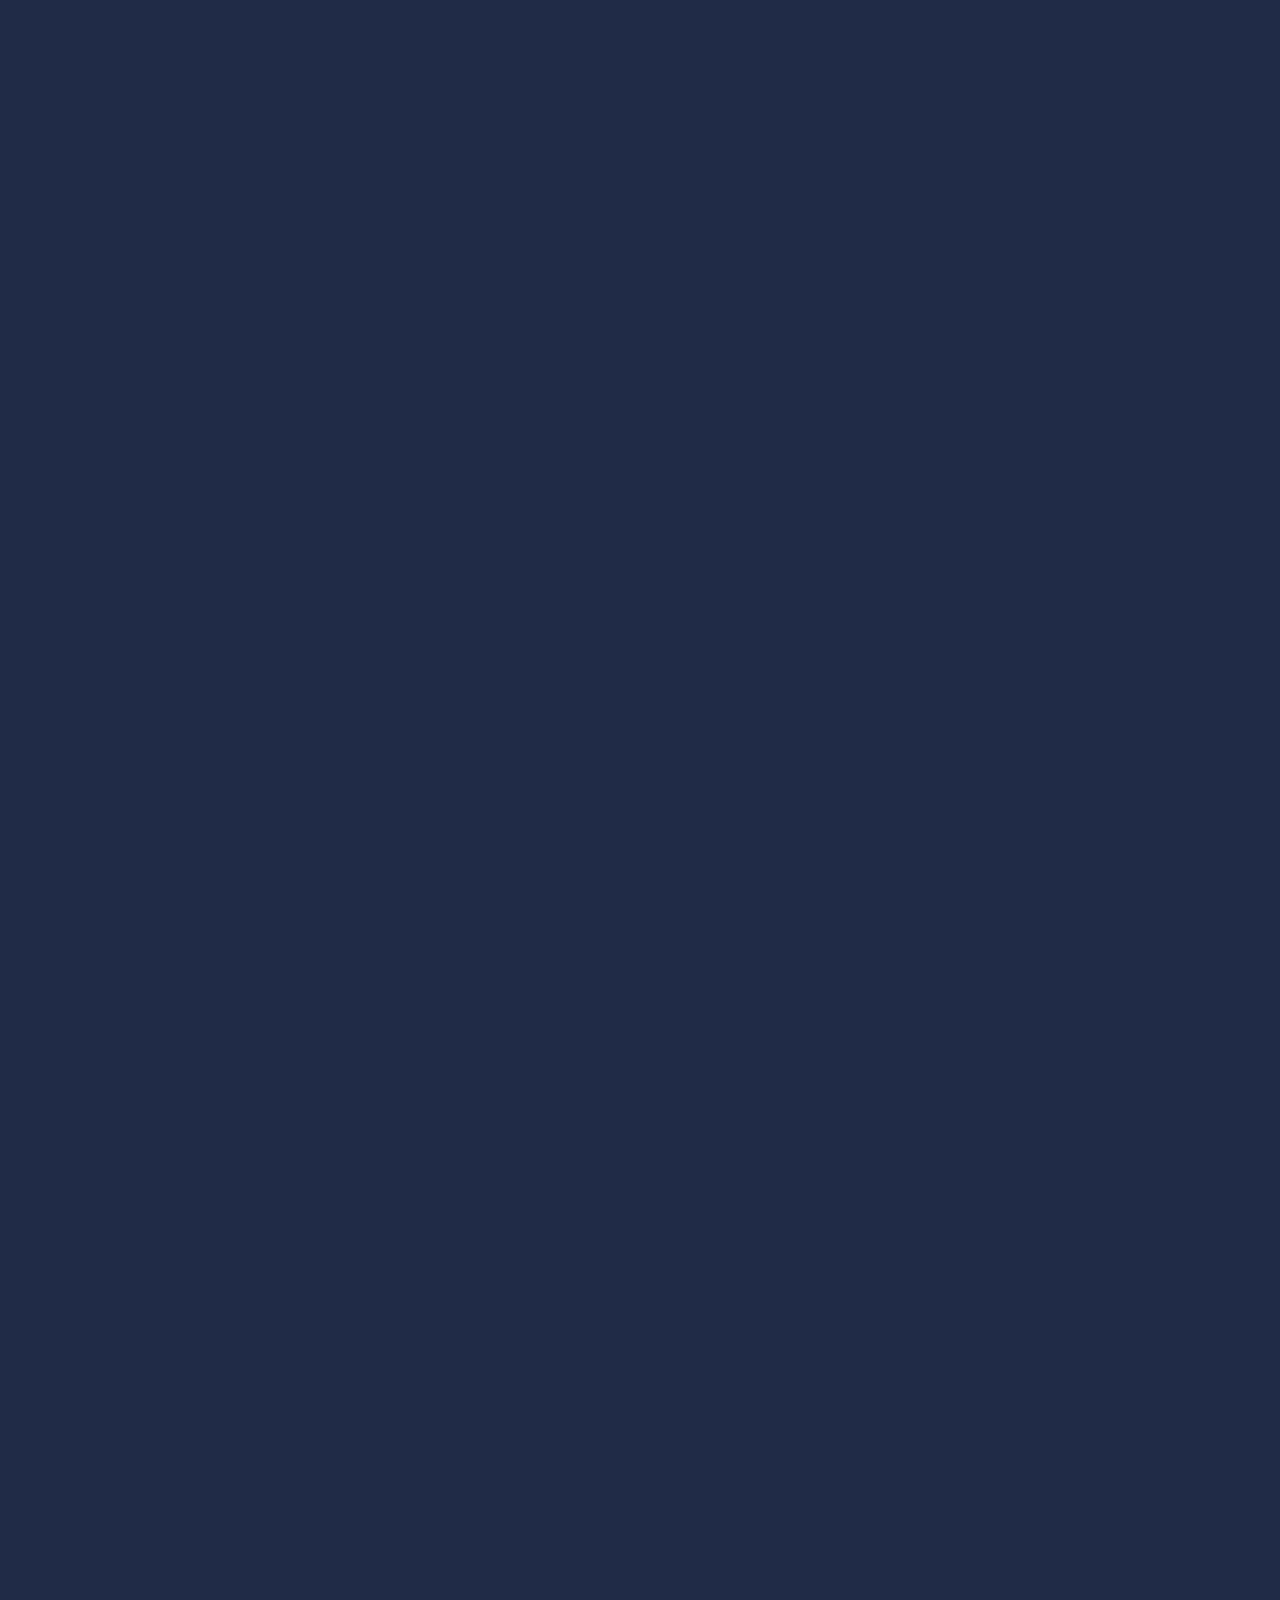
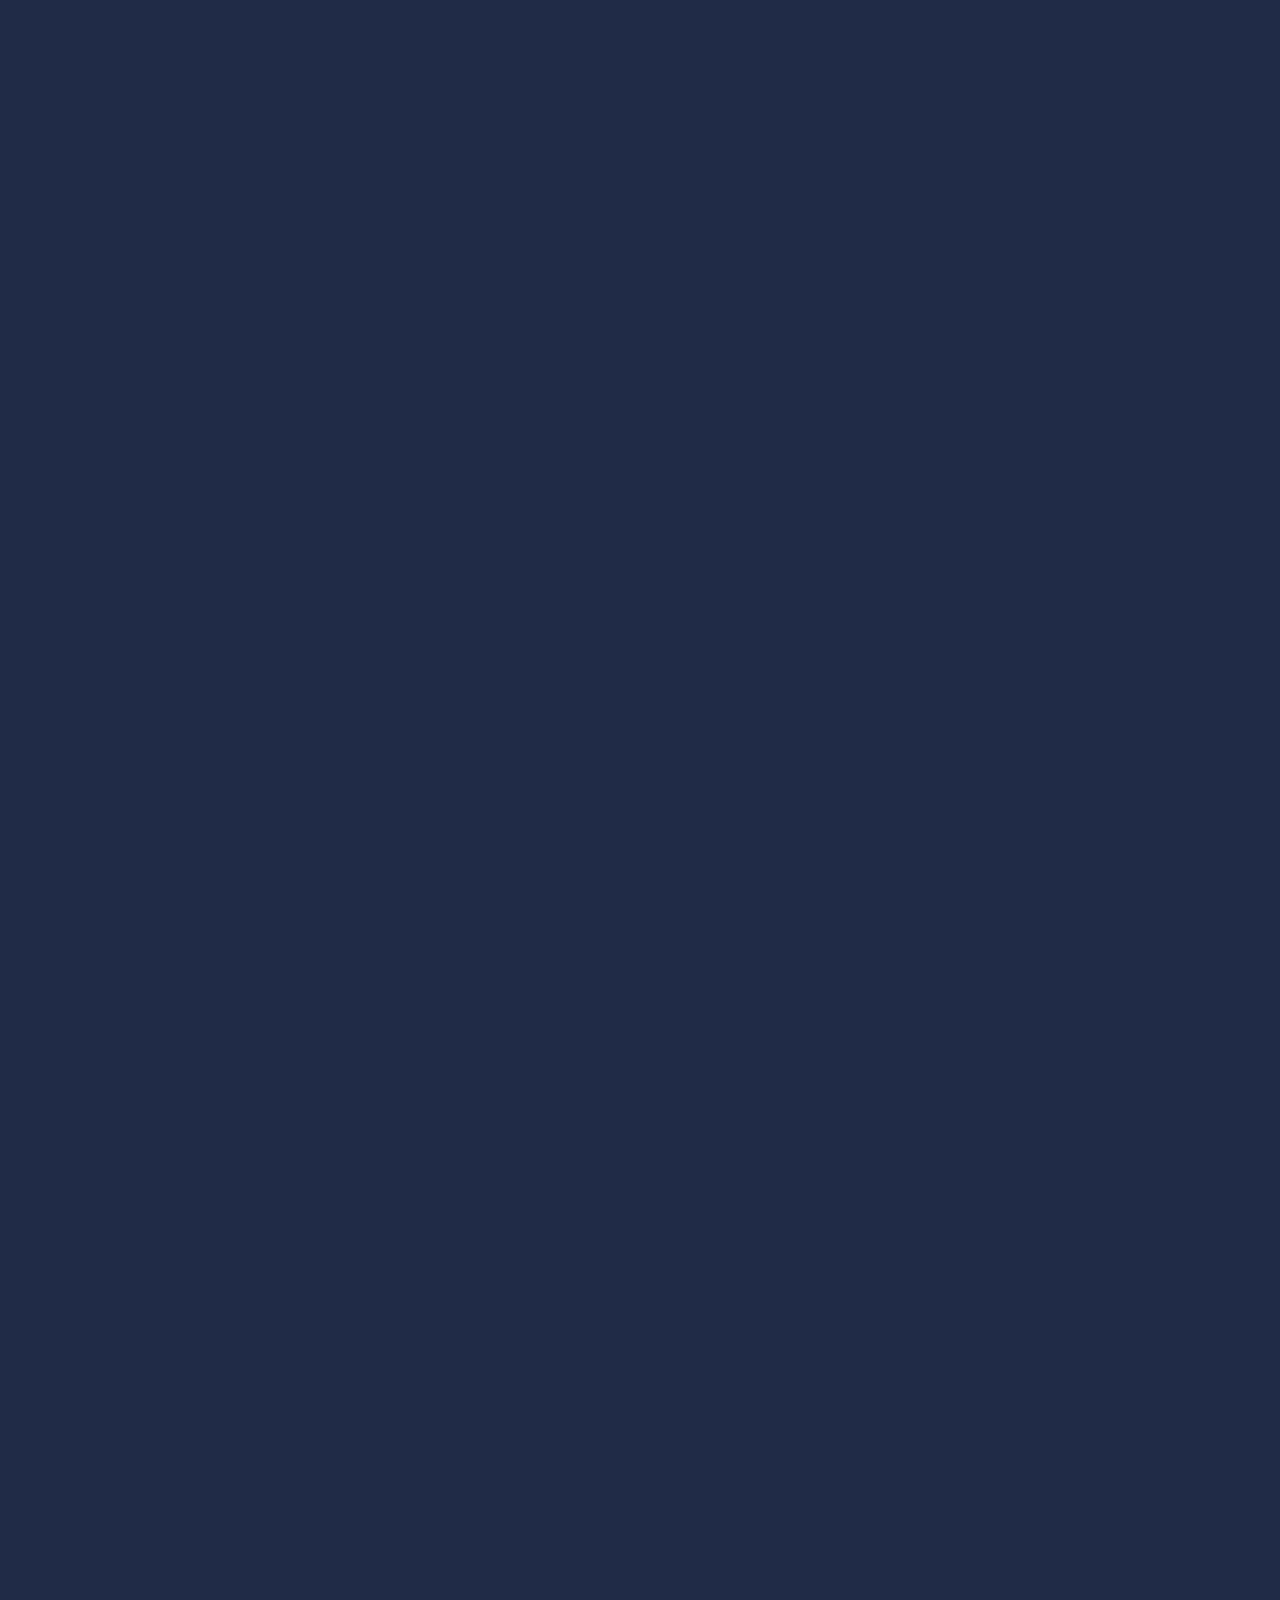
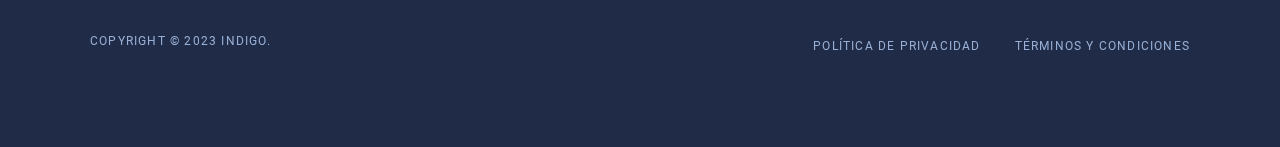
==== commit ffe23170: "Update index.html" ====
--- a/index.html
+++ b/index.html
@@ -11,7 +11,7 @@
     <link rel="icon" type="image/png" sizes="16x16" href="img/favicon-16x16.png">
     <link rel="manifest" href="img/site.webmanifest">
     <!-- Site Title  -->
-    <title>Indigo | Sistema de bots</title>
+    <title>IndiGo | Sistema de bots</title>
     <!-- Bundle and Base CSS -->
     <link rel="stylesheet" href="assets/css/vendor.bundle.css?ver=200">
     <link rel="stylesheet" href="assets/css/style-indigo.css?ver=200">
@@ -68,7 +68,7 @@
                             <h1 class="title title-xl-2 ttu animated" data-animate="fadeInUp" data-delay="0.7">Sistema automatizado de bot</h1>
                             <div class="row justify-content-center pb-3">
                                 <div class="col-sm-11 col-xl-11 col-xxl-8">
-                                    <p class="lead animated" data-animate="fadeInUp" data-delay="0.8">Indigo es un servicio que permite a todos los miembros de su comunidad operar en los mercados de criptomonedas por medio de un bot automatizado conectado a un exchange oficial. </p>
+                                    <p class="lead animated" data-animate="fadeInUp" data-delay="0.8">IndiGo es un servicio que permite a todos los miembros de su comunidad operar en los mercados de criptomonedas por medio de un bot automatizado conectado a un exchange oficial. </p>
                                 </div>
                             </div>
                             <div class="cpn-action">
@@ -228,7 +228,7 @@
                                     <div class="col-lg-5">
                                         <div class="nk-block-text mgb-m30">
                                             <h2 class="title title-md animated" data-animate="fadeInUp" data-delay="0.2">Al alcance de todos</h2>
-                                            <p class="animated" data-animate="fadeInUp" data-delay="0.2">En INDIGO te ofrecemos la posibilidad de hacer crecer tu cartera de Bitcoins, creando una comunidad donde todos los usuarios de criptomonedas puedan sumar utilizando nuestro bot y sus estrategias, con operaciones automatizadas que gestionan con éxito los activos en sus carteras personales.Siempre bajo la custodia del usuario y con total transparencia y seguridad.</p>
+                                            <p class="animated" data-animate="fadeInUp" data-delay="0.2">En IndiGo te ofrecemos la posibilidad de hacer crecer tu cartera de Bitcoins, creando una comunidad donde todos los usuarios de criptomonedas puedan sumar utilizando nuestro bot y sus estrategias, con operaciones automatizadas que gestionan con éxito los activos en sus carteras personales.Siempre bajo la custodia del usuario y con total transparencia y seguridad.</p>
                                         </div>
                                     </div>
                                 </div>
@@ -244,7 +244,7 @@
                         <div class="col-lg-6">
                             <div class="section-head section-head-s2">
                                 <h2 class="title title-xl animated" data-animate="fadeInUp" data-delay="0.1" title="ESTRATEGIAS">ESTRATEGIAS</h2>
-                                <p class="animated" data-animate="fadeInUp" data-delay="0.2">El sistema Indigo es un conjunto de estrategias especializadas en el mercado de las criptomonedas, enfocadas a aumentar el volumen de Bitcoins depositados en el Exchange del usuario.</p>
+                                <p class="animated" data-animate="fadeInUp" data-delay="0.2">El sistema IndiGo es un conjunto de estrategias especializadas en el mercado de las criptomonedas, enfocadas a aumentar el volumen de Bitcoins depositados en el Exchange del usuario.</p>
                             </div>
                         </div>
                     </div>
@@ -445,7 +445,7 @@
                     <div class="nk-block">
                         <div class="row align-items-center justify-content-center justify-content-xl-between gutter-vr-30px">
                             <div class="col-xxl-5 col-xl-6 col-lg-8">
-                                <ul><li><h5>1) Maximizar inversión</h5><p class="animated" data-animate="fadeInUp" data-delay="0.2">En INDIGO no solo le ofrecemos una de las mejores opciones que encontrará para maximizar su cartera de criptomonedas, sino que además hemos diseñado un excelente plan de referidos que reparte <span>hasta el 15% de los rendimientos obtenidos</span>.
+                                <ul><li><h5>1) Maximizar inversión</h5><p class="animated" data-animate="fadeInUp" data-delay="0.2">En Indigo no solo le ofrecemos una de las mejores opciones que encontrará para maximizar su cartera de criptomonedas, sino que además hemos diseñado un excelente plan de referidos que reparte <span>hasta el 15% de los rendimientos obtenidos</span>.
                                 </p></li>
                                 <li><h5>2) Plan de referidos</h5><p class="animated" data-animate="fadeInUp" data-delay="0.3">Con nuestro plan podrá generar importantes ingresos, solo por compartir con sus contactos nuestros servicios y con ellos la oportunidad de adentrarse en las ventajas del mundo cripto.</p>
                                 </li>
@@ -517,7 +517,7 @@
                                             <em class="icon icon-xs icon-circle fas fa-check"></em>
                                         </div>
                                         <div class="feature-text">
-                                            <p>Para comenzar a trabajar con nosotros debes registrarte en la plataforma de INDIGO</p>
+                                            <p>Para comenzar a trabajar con nosotros debes registrarte en la plataforma de IndiGo</p>
                                         </div>
                                     </div>
                                     <div class="feature feature-inline animated" data-animate="fadeInUp" data-delay="0.5">
@@ -534,7 +534,7 @@
                                             <em class="icon icon-xs icon-circle fas fa-check"></em>
                                         </div>
                                         <div class="feature-text">
-                                            <p>Crear y configurar una API en el exchange Binance para ser usada por INDIGO</p>
+                                            <p>Crear y configurar una API en el exchange Binance para ser usada por IndiGo</p>
                                         </div>
                                     </div>
                                     <div class="feature feature-inline animated" data-animate="fadeInUp" data-delay="0.7">
@@ -815,7 +815,7 @@
                         </ul>
                     </div>
                     <div class="col-lg-6">
-                        <div class="copyright-text copyright-text-s2">Copyright &copy; 2023 Indigo.</div>
+                        <div class="copyright-text copyright-text-s2">Copyright &copy; 2023 IndiGo.</div>
                     </div>
                 </div>
             </div>
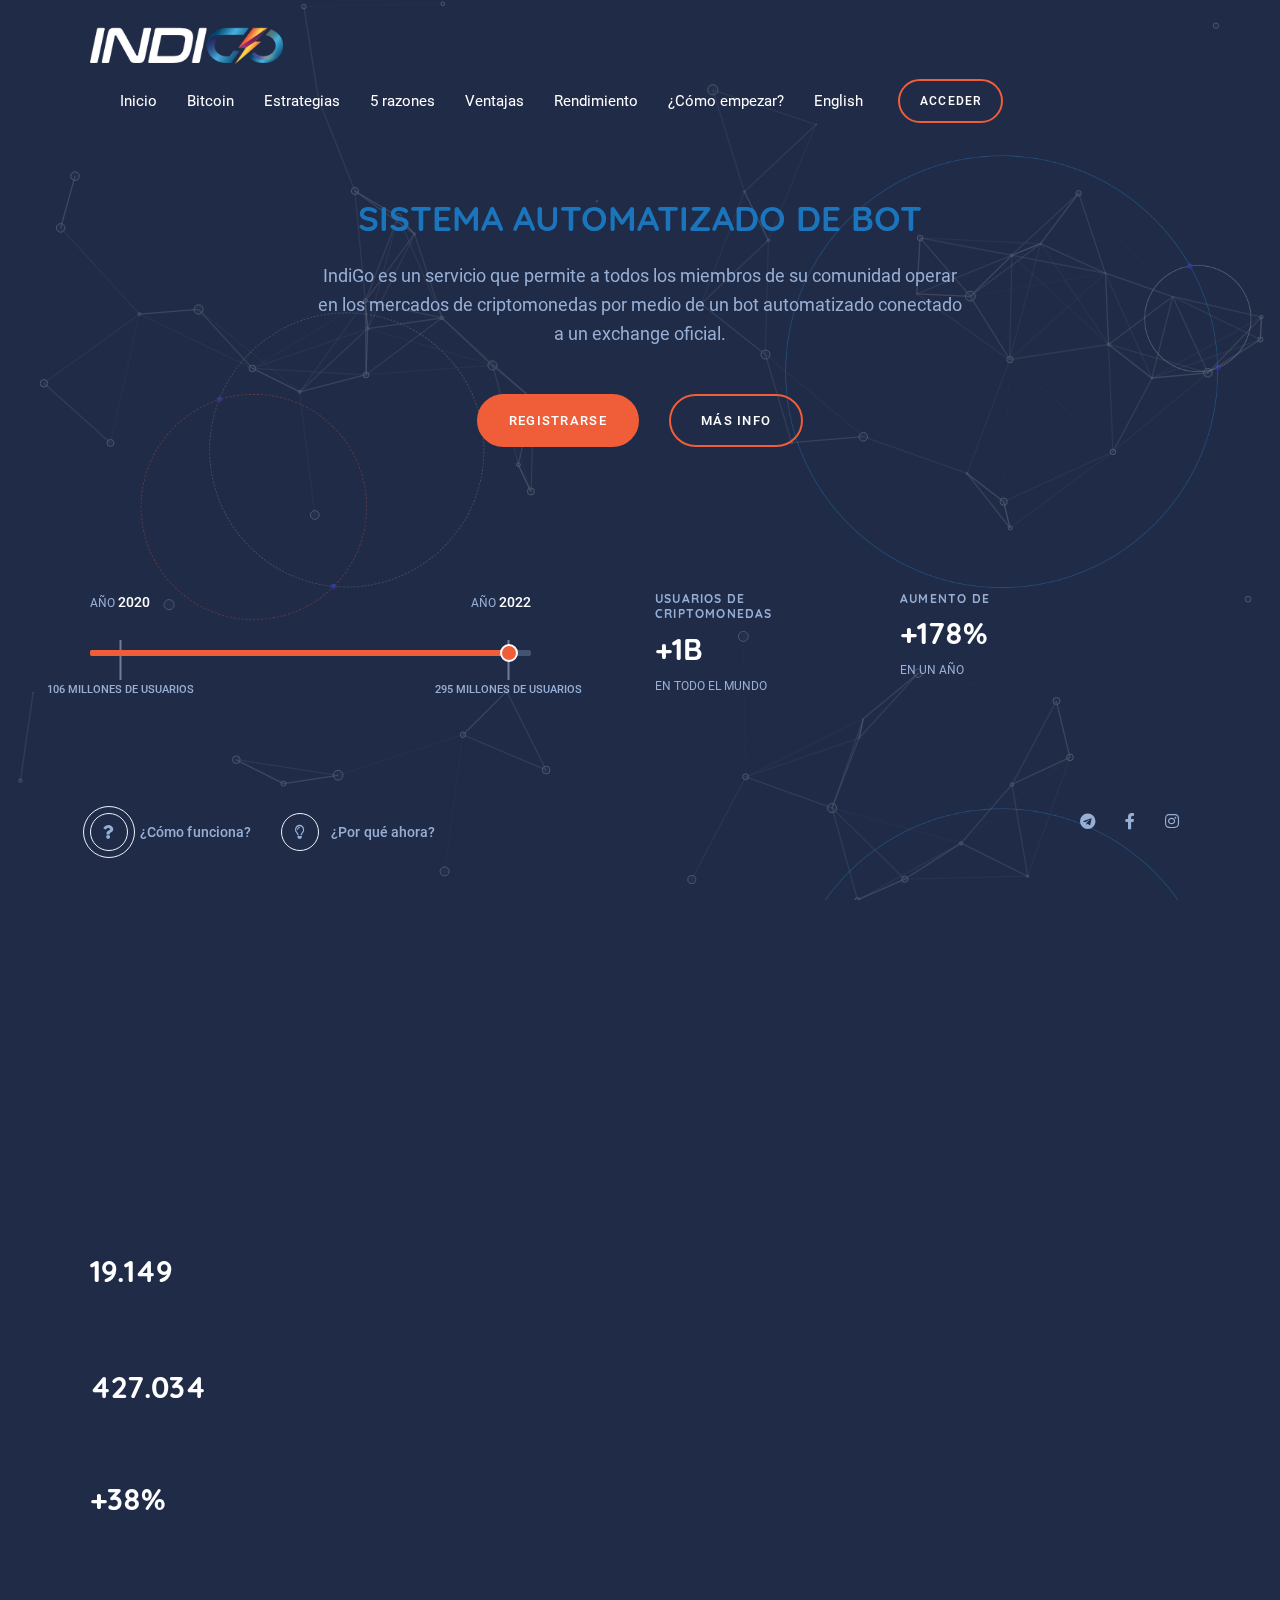
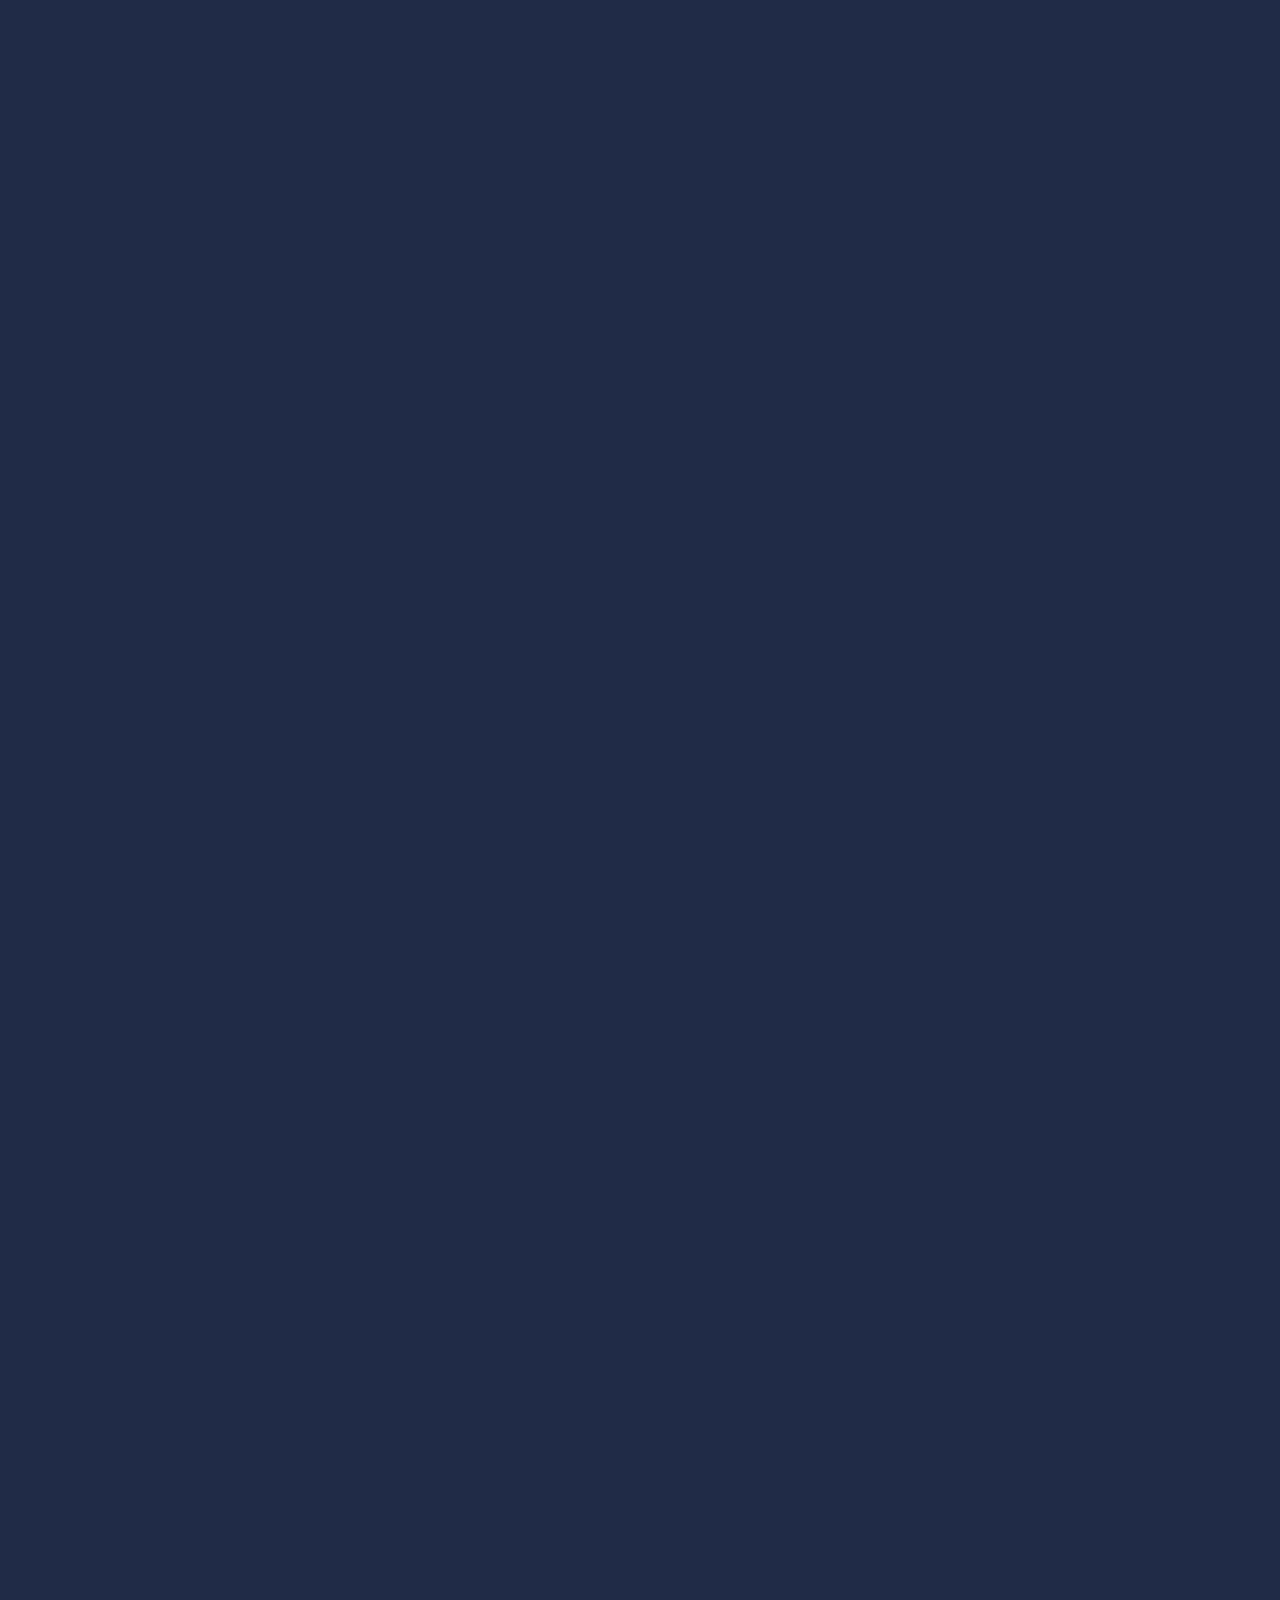
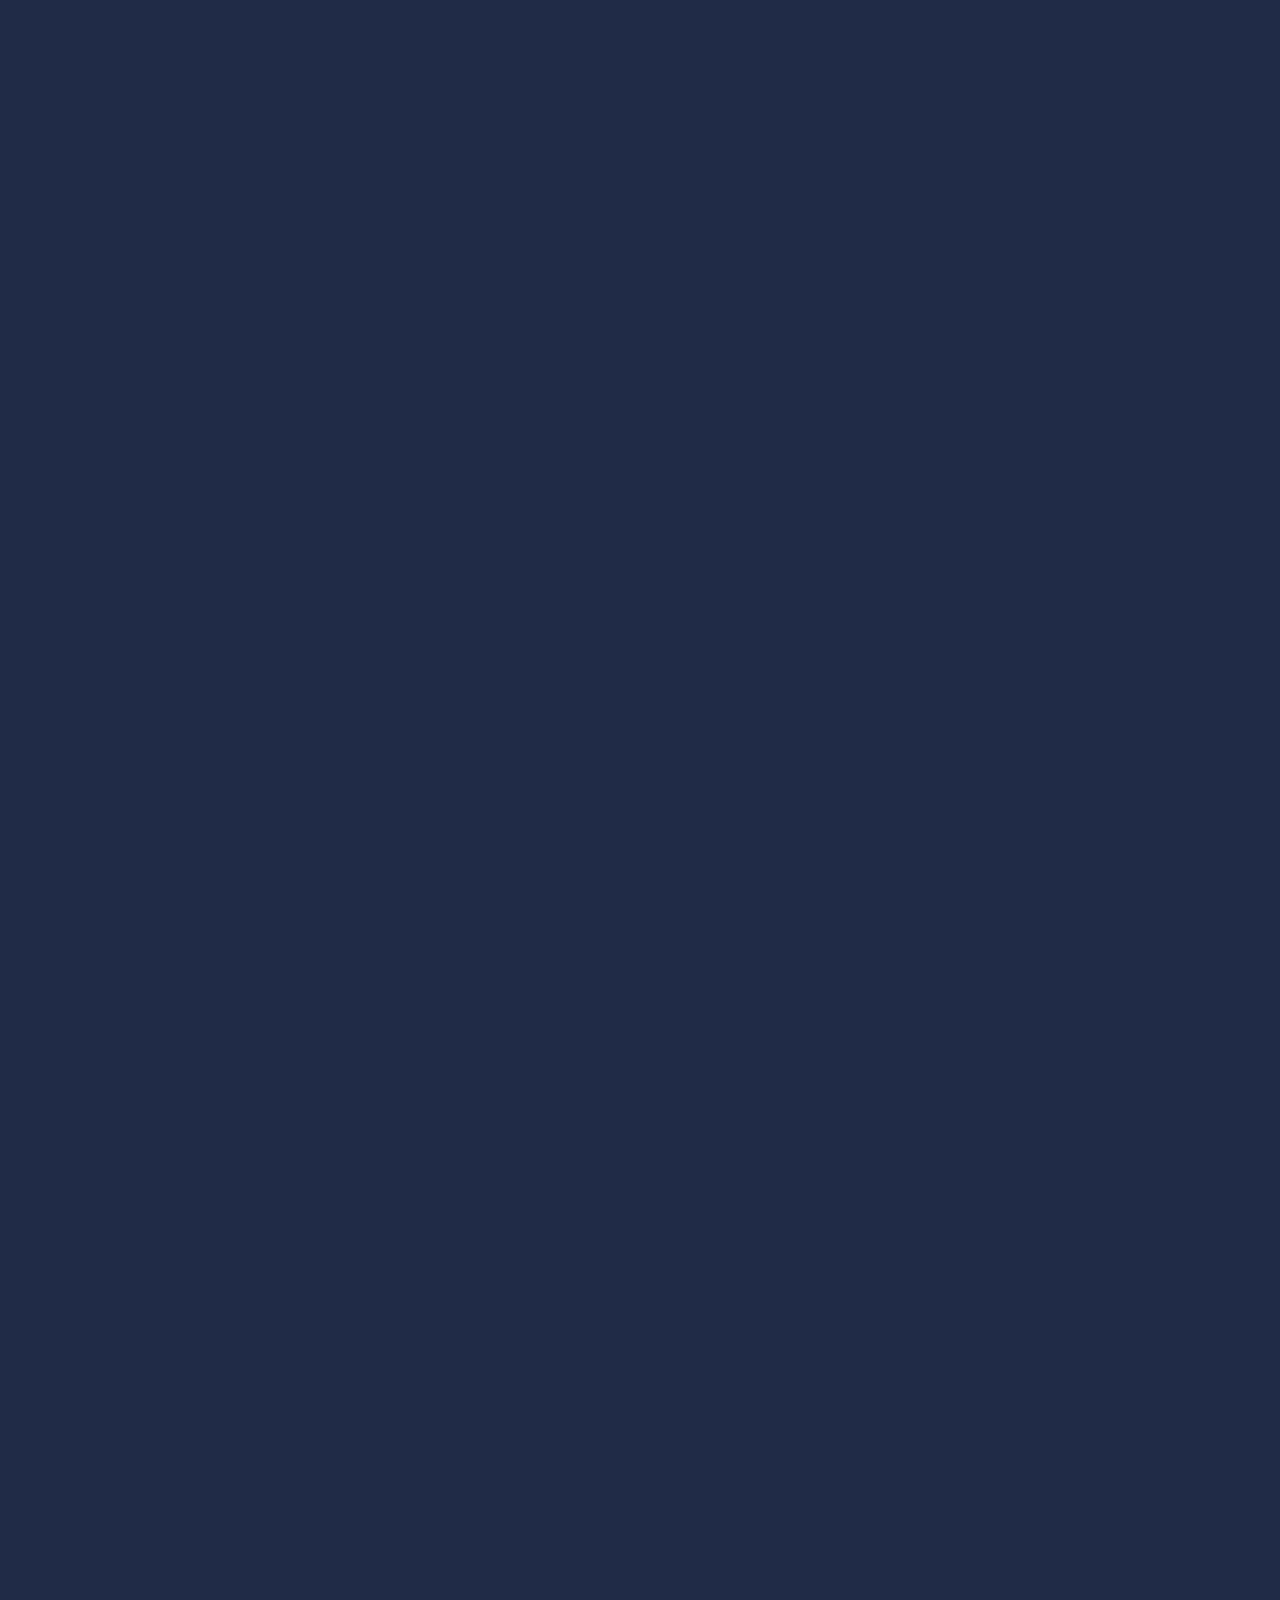
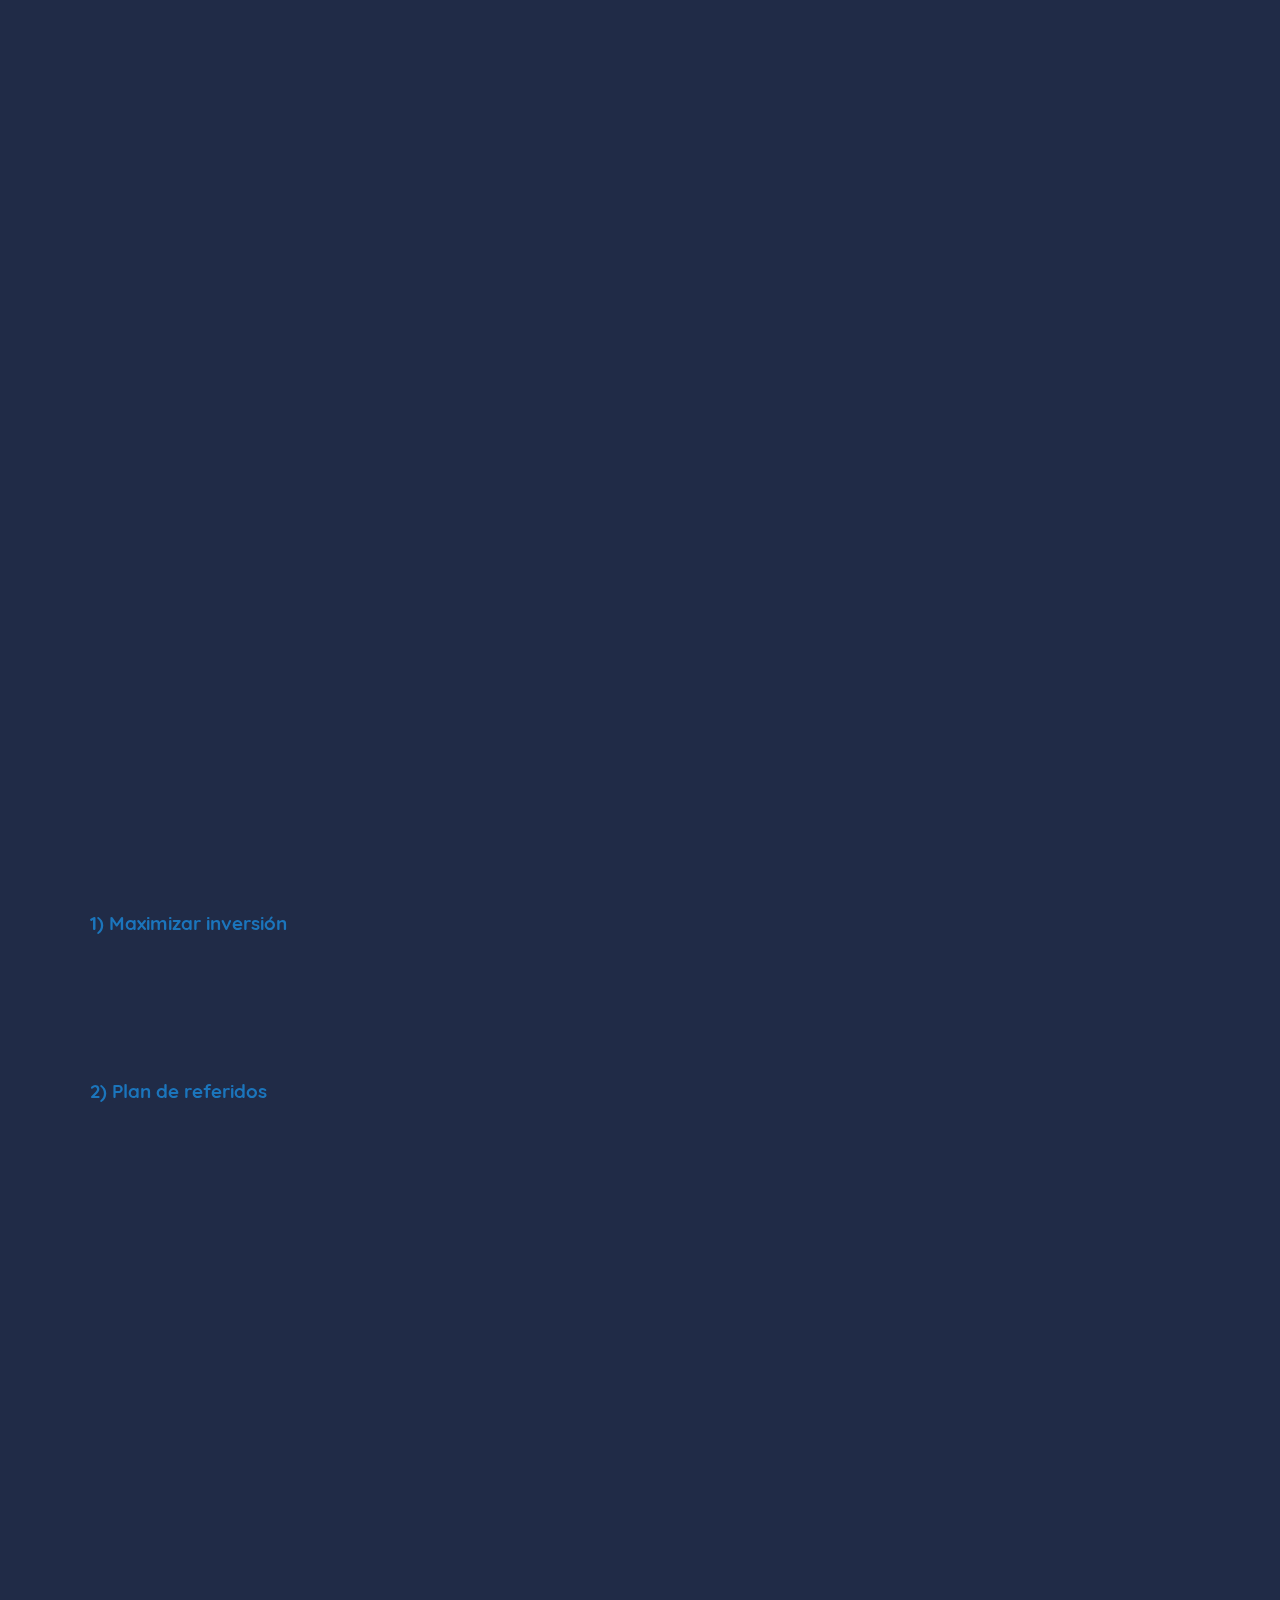
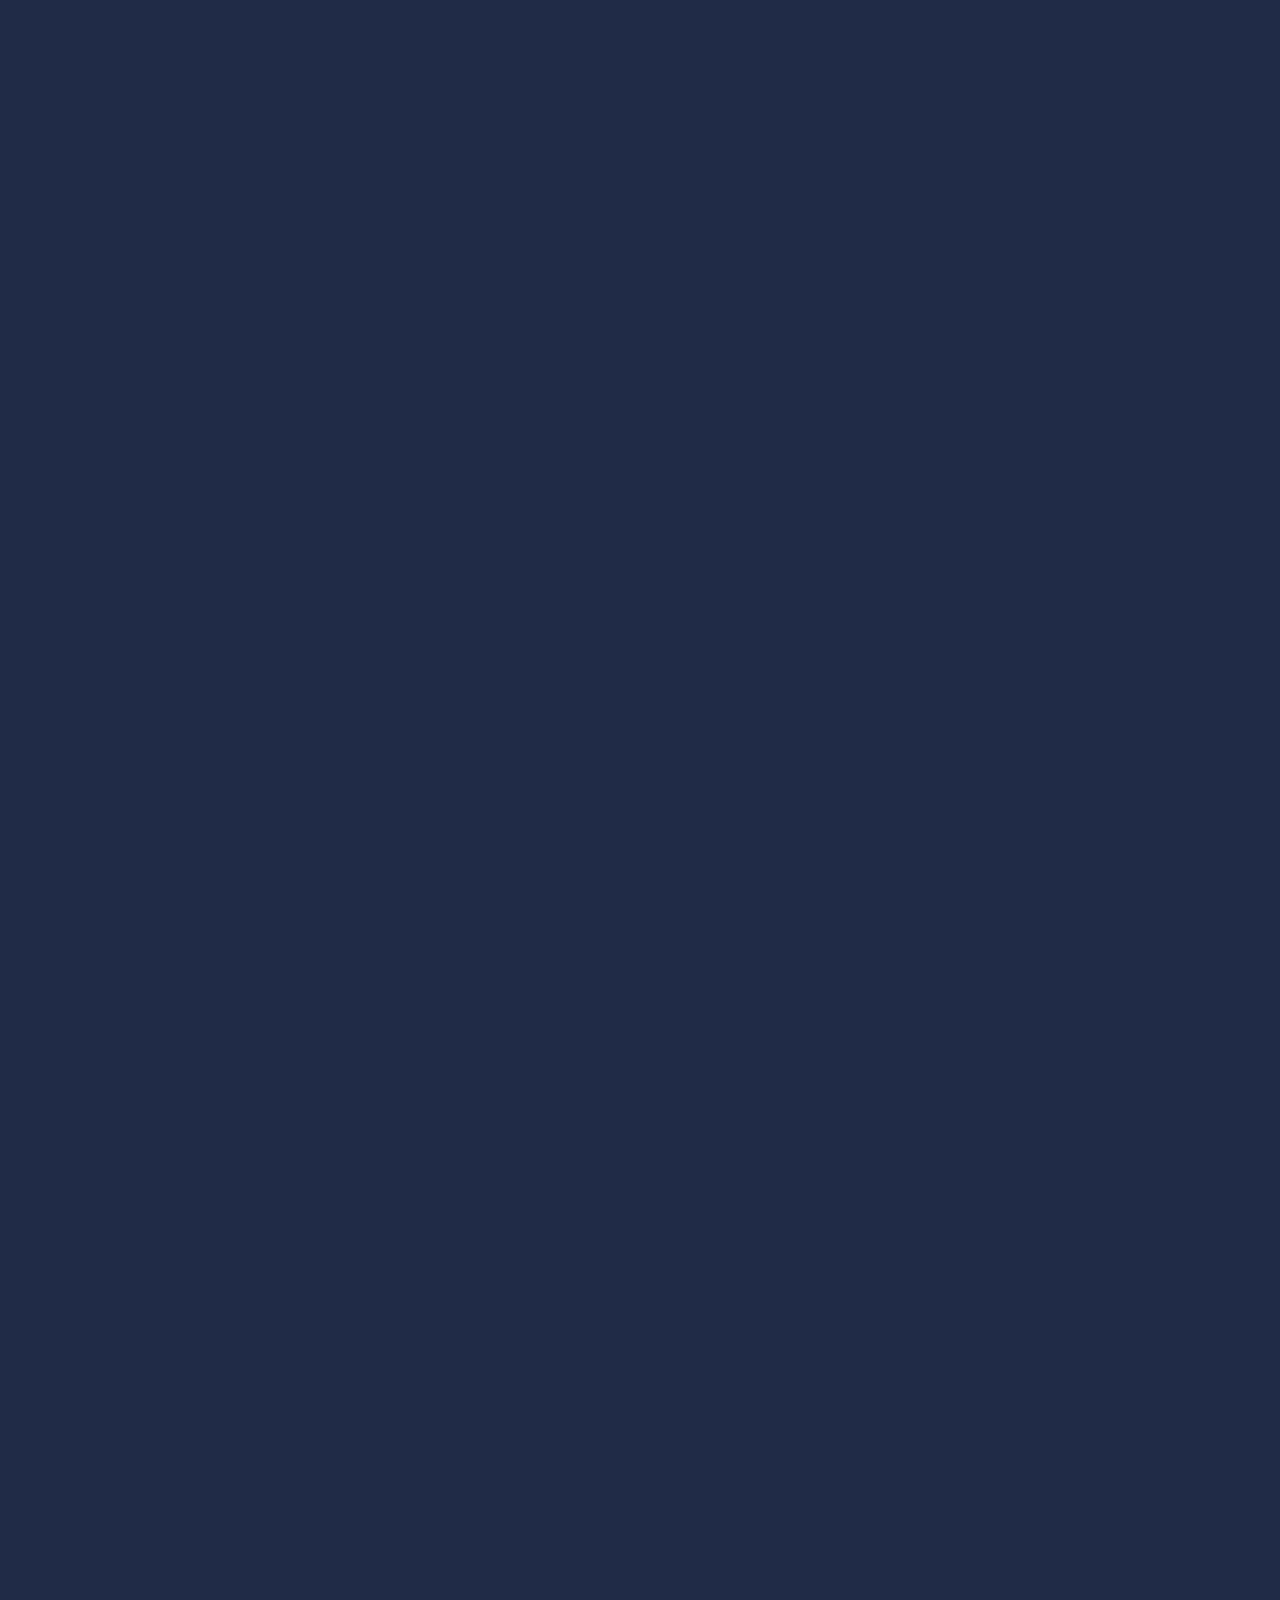
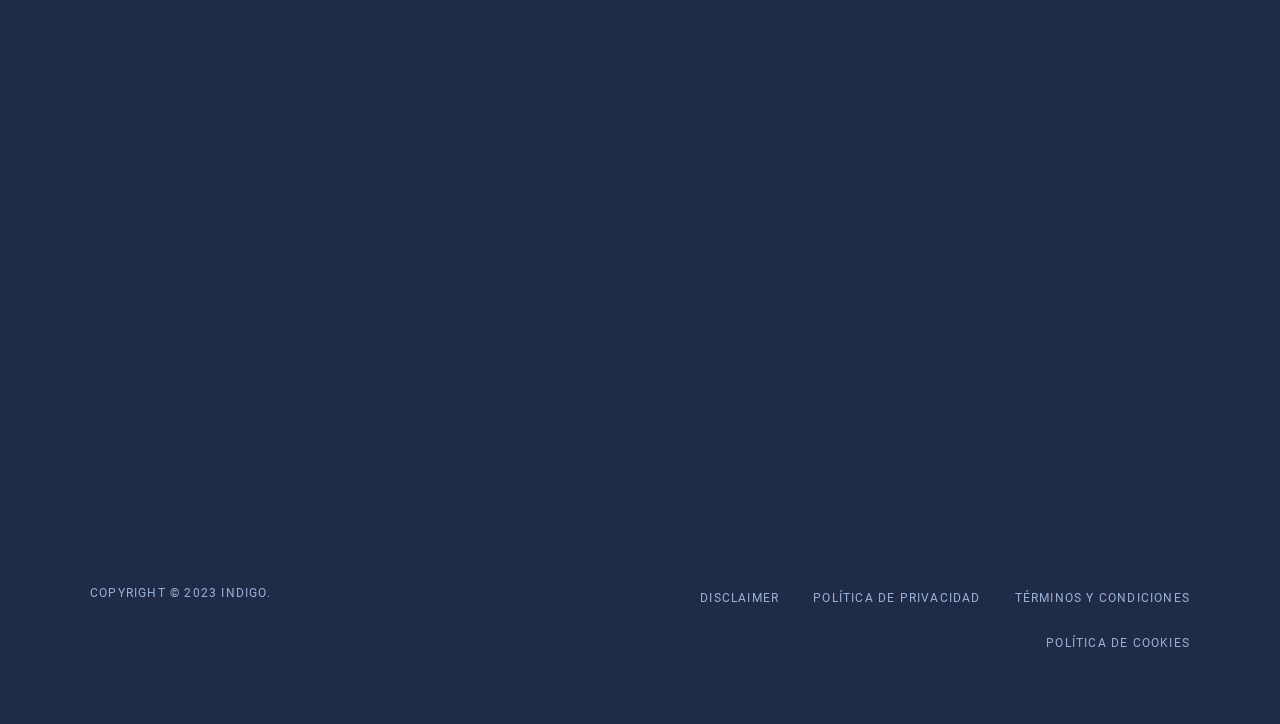
==== commit 495fd88a: "update form" ====
--- a/index.html
+++ b/index.html
@@ -47,11 +47,12 @@
                                 <ul class="menu">
                                     <li class="menu-item"><a class="menu-link nav-link" href="#header">Inicio</a></li>
                                     <li class="menu-item"><a class="menu-link nav-link" href="#about">Bitcoin</a></li>
-                                    <li class="menu-item"><a class="menu-link nav-link" href="#funciona">Estrategias</a></li>
+                                    <li class="menu-item"><a class="menu-link nav-link" href="#strategies">Estrategias</a></li>
                                     <li class="menu-item"><a class="menu-link nav-link" href="#razones">5 razones</a></li>
                                     <li class="menu-item"><a class="menu-link nav-link" href="#ventajas">Ventajas</a></li>
                                     <li class="menu-item"><a class="menu-link nav-link" href="#rendimiento">Rendimiento</a></li>
                                     <li class="menu-item"><a class="menu-link nav-link" href="#empezar">¿Cómo empezar?</a></li>
+                                    <li class="menu-item"><a class="menu-link nav-link" href="index_en.html">English</a></li>
                                 </ul>
                                 <ul class="menu-btns">
                                     <li><a href="https://app.indigobotsys.com/" class="btn btn-md btn-round btn-thin btn-outline btn-primary btn-auto no-change"><span>Acceder</span></a></li>
@@ -73,8 +74,8 @@
                             </div>
                             <div class="cpn-action">
                                 <ul class="btn-grp mx-auto">
-                                    <li class="animated" data-animate="fadeInUp" data-delay="0.9"><a href="#" class="btn btn-primary btn-round">REGISTRARSE</a></li>
-                                    <li class="animated" data-animate="fadeInUp" data-delay="1"><a href="#tokensale" class="menu-link btn btn-round btn-outline btn-primary">MÁS INFO</a></li>
+                                    <li class="animated" data-animate="fadeInUp" data-delay="0.9"><a href="https://app.indigobotsys.com/" class="btn btn-primary btn-round">REGISTRARSE</a></li>
+                                    <li class="animated" data-animate="fadeInUp" data-delay="1"><a href="#docs" class="menu-link btn btn-round btn-outline btn-primary">MÁS INFO</a></li>
                                 </ul>
                             </div>
                         </div>
@@ -123,8 +124,8 @@
                         <div class="row gutter-vr-40px align-items-center">
                             <div class="col-sm-7 d-flex justify-content-center justify-content-sm-start">
                                 <ul class="btn-grp btn-grp-break justify-content-center justify-content-sm-start gutter-vr-20px">
-                                    <li class="animated" data-animate="fadeInUp" data-delay="0.8"><a href="#como_funciona" class="link link-light link-break"><em class="icon-circle icon-border icon-animation fas fa-question"></em><span>¿Cómo funciona?</span></a></li>
-                                    <li class="animated" data-animate="fadeInUp" data-delay="0.9"><a href="#" class="link link-light link-break"><em class="icon-circle icon-border far fa-lightbulb"></em><span>¿Por qué ahora?</span></a></li>
+                                    <li class="animated" data-animate="fadeInUp" data-delay="0.8"><a href="#funciona" class="link link-light link-break"><em class="icon-circle icon-border icon-animation fas fa-question"></em><span>¿Cómo funciona?</span></a></li>
+                                    <li class="animated" data-animate="fadeInUp" data-delay="0.9"><a href="#about" class="link link-light link-break"><em class="icon-circle icon-border far fa-lightbulb"></em><span>¿Por qué ahora?</span></a></li>
                                 </ul>
                             </div>
                             <div class="col-sm-5">
@@ -238,7 +239,7 @@
                 </div><!-- .container -->
             </section>
              <!-- // -->
-            <section class="section" id="backtesting">
+            <section class="section" id="strategies">
                 <div class="container">
                     <div class="row justify-content-center text-center">
                         <div class="col-lg-6">
@@ -302,7 +303,7 @@
                 </div>
             </section>
             <!-- // -->
-            <section class="section" id="5razones">
+            <section class="section" id="razones">
                 <div class="container">
                     <div class="row justify-content-center text-center">
                         <div class="col-lg-6">
@@ -482,7 +483,7 @@
                                     </div>
                                     <div class="doc-text">
                                         <h5 class="doc-title title-sm">Presentación <small>(2022)</small></h5>
-                                        <a class="doc-download" href="#"><em class="ti ti-import"></em></a>
+                                        <a class="doc-download" href="docs/presentacion_indigo_ES.pdf" target="_blank"><em class="ti ti-import"></em></a>
                                         <div class="doc-lang">ESPAÑOL</div>
                                     </div>
                                 </div>
@@ -546,15 +547,17 @@
                                         </div>
                                     </div>
                                     <div class="text-center text-sm-start animated" data-animate="fadeInUp" data-delay="0.9">
-                                        <a href="#" class="btn btn-round btn-primary">RegÍstrate</a>
-                                    </div>
-                                </div>
-                            </div>
-                        </div>
-                    </div>
-                </div>
-            </section>
-            <!-- // -->
+                                        <a href="https://app.indigobotsys.com/" class="btn btn-round btn-primary">RegÍstrate</a>
+                                    </div>
+                                </div>
+                            </div>
+                        </div>
+                    </div>
+                </div>
+            </section>
+
+            <!-- FAQS
+        
             <section class="section" id="faqs">
                 <div class="container">
                     <div class="row justify-content-center text-center">
@@ -565,7 +568,7 @@
                             </div>
                         </div>
                     </div>
-                    <!-- Block @s -->
+                    <!-- Block @s --
                     <div class="nk-block">
                         <div class="row justify-content-center">
                             <div class="col-xl-10">
@@ -723,7 +726,7 @@
                                 </div>
                             </div>
                         </div>
-                    </div><!-- .block @e -->
+                    </div><!-- .block @e --
                 </div>
             </section>
             <!-- // -->
@@ -736,9 +739,9 @@
                                 <div class="nk-block-text">
                                     <div class="nk-block-text-head">
                                         <h2 class="title title-lg ttu animated" data-animate="fadeInUp" data-delay="0.7">Solicita más información</h2>
-                                        <p class="animated" data-animate="fadeInUp" data-delay="0.8">Escríbenos y cuéntanos tu caso. Lorem ipsum dolor sit amet consectetur, adipisicing, elit. Facere, ipsa. Asperiores, fugiat perferendis culpa hic nulla maxime perspiciatis iusto eos. Quisquam, eligendi odio, quo quae voluptas rerum consectetur neque placeat..</p>
-                                    </div>
-                                    <form class="nk-form-submit" action="form/contact.php" method="post">
+                                        <p class="animated" data-animate="fadeInUp" data-delay="0.8">Escríbenos y cuéntanos tu caso.</p>
+                                    </div>
+                                    <form class="nk-form-submit" action="mailto:soporte@indigobotsys.com" method="post">
                                         <div class="row">
                                             <div class="col-sm-6">
                                                 <div class="field-item animated" data-animate="fadeInUp" data-delay="0.8">
@@ -758,7 +761,7 @@
                                             </div>
                                         </div>
                                         <div class="field-item animated" data-animate="fadeInUp" data-delay="1.0">
-                                            <label class="field-label ttu">Tu Message</label>
+                                            <label class="field-label ttu">Tu Mensaje</label>
                                             <div class="field-wrap">
                                                 <textarea name="contact-message" placeholder="Escribe aquí tu mensaje" class="input-bordered input-textarea required"></textarea>
                                             </div>
@@ -778,12 +781,6 @@
                             <div class="col-lg-5 text-center order-lg-first">
                                 <div class="nk-block-contact nk-block-contact-s1  animated" data-animate="fadeInUp" data-delay="0.1">
                                     <ul class="contact-list">
-                                        <li class="animated" data-animate="fadeInUp" data-delay="0.2">
-                                            <em class="contact-icon fas fa-phone"></em>
-                                            <div class="contact-text">
-                                                <span>+34 0123 4567</span>
-                                            </div>
-                                        </li>
                                         <li class="animated" data-animate="fadeInUp" data-delay="0.3">
                                             <em class="contact-icon fas fa-envelope"></em>
                                             <div class="contact-text">
@@ -810,8 +807,10 @@
                 <div class="row gutter-vr-10px">
                     <div class="col-lg-6 order-lg-last text-lg-end">
                         <ul class="footer-nav">
-                            <li><a href="#">Política de privacidad</a></li>
-                            <li><a href="#">Términos y condiciones</a></li>
+                            <li><a href="disclaimer.html" target="_blank">Disclaimer</a></li>
+                            <li><a href="privacidad.html" target="_blank">Política de privacidad</a></li>
+                            <li><a href="tyc.html" target="_blank">Términos y condiciones</a></li>
+                            <li><a href="cookies.html" target="_blank">Política de cookies</a></li>
                         </ul>
                     </div>
                     <div class="col-lg-6">
--- a/assets/css/theme.css
+++ b/assets/css/theme.css
@@ -13,7 +13,7 @@
     margin: 0.5em auto 0;
 }
 .align-items-lg-start {
-justify-content: center;
+justify-content: space-between;
 }
 .feature-text p{
 font-size: 18px;
@@ -34,3 +34,12 @@
 .cpn-action li:first-child, .btn-grp li:first-child{
     margin-bottom: initial;
 }
+#tyc ol{
+    list-style: initial;
+    margin-left: 20px;
+}
+#tyc li{
+    margin-bottom: 20px;
+
+}
+#strategies .roadmap-text { max-width: 225px;}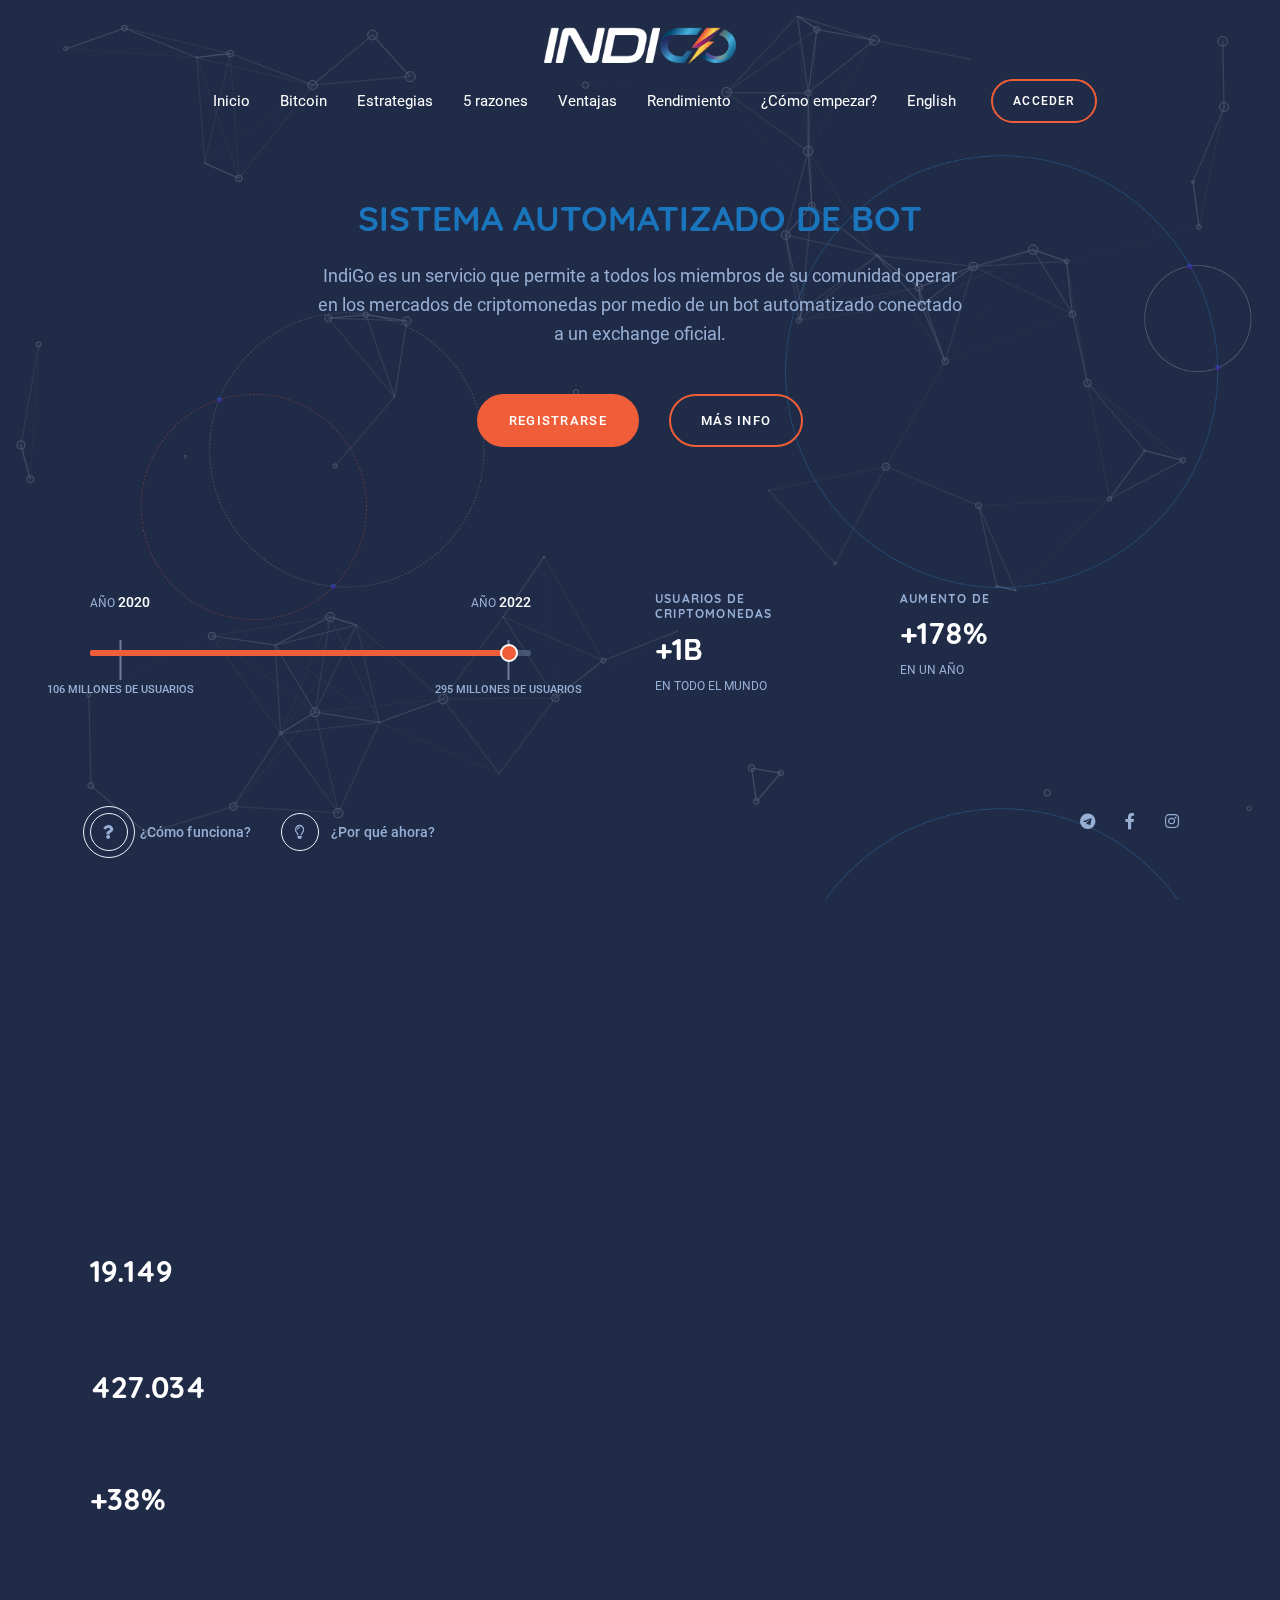
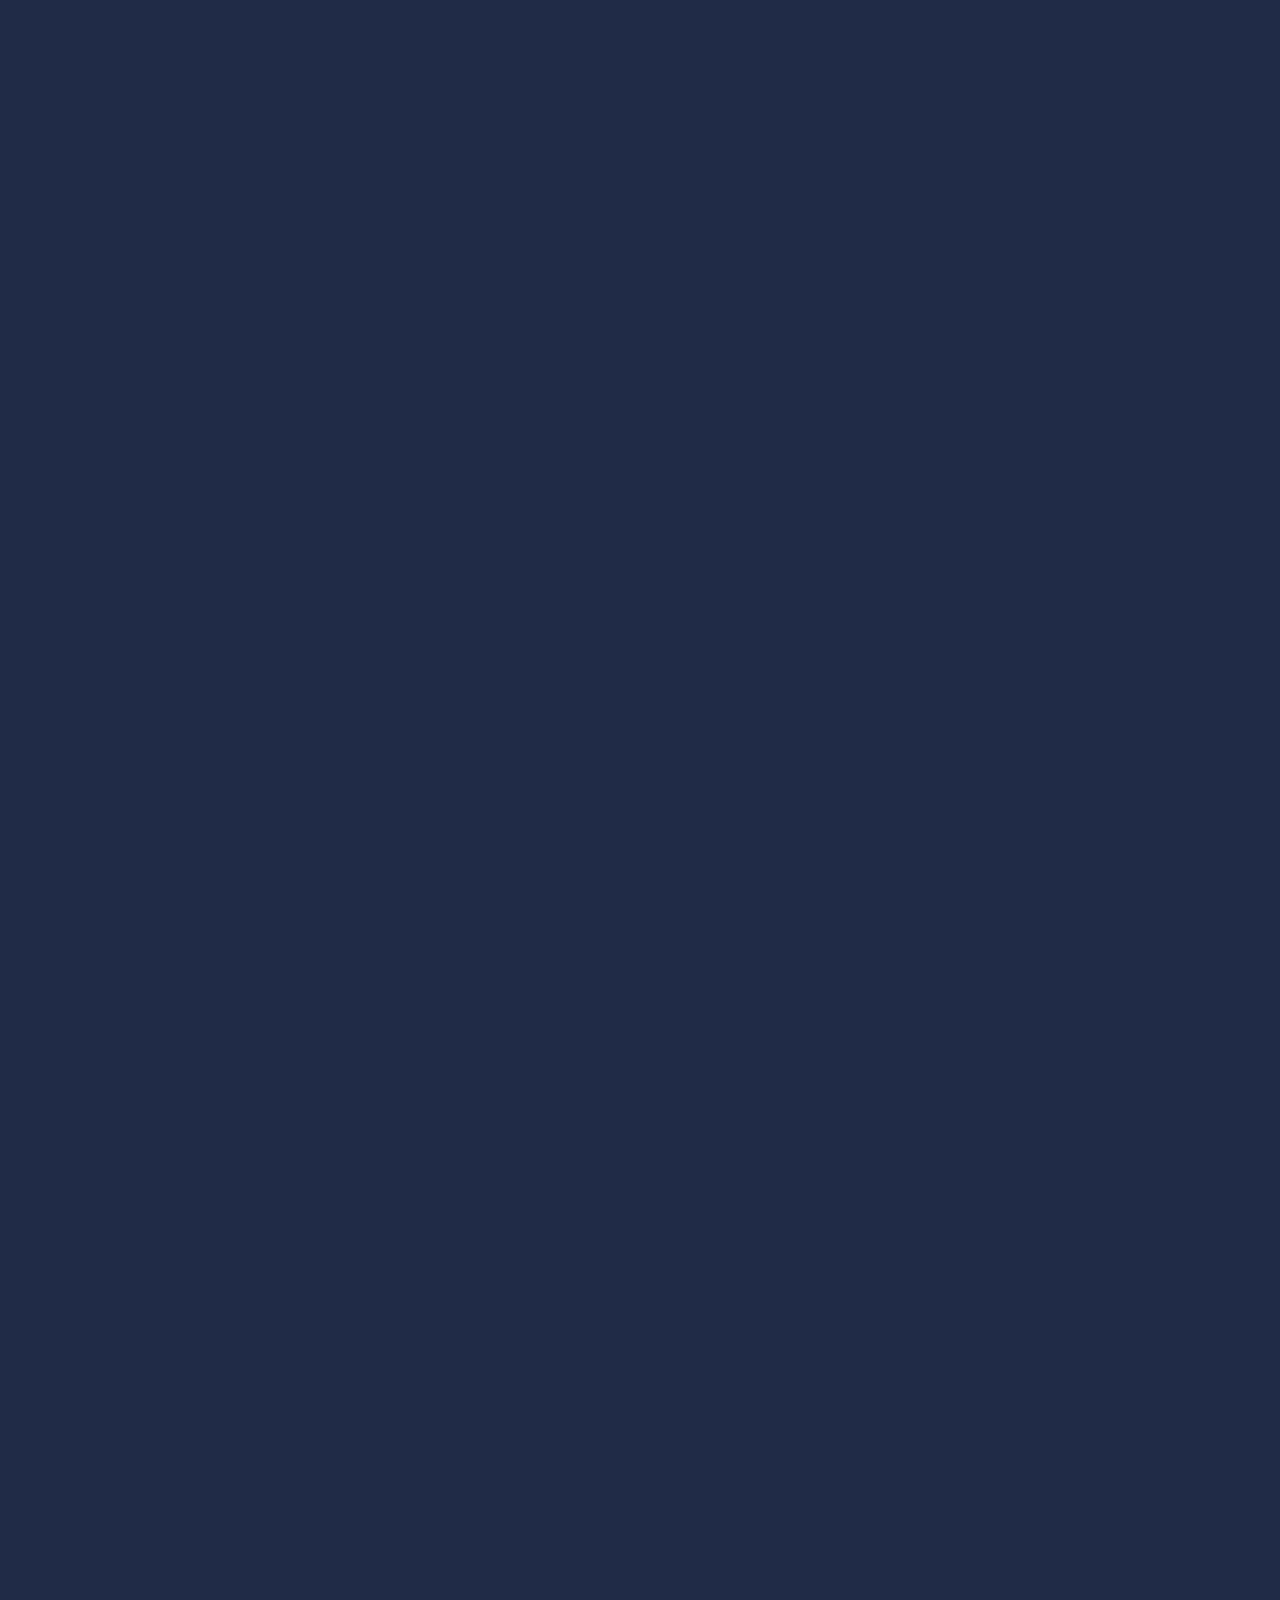
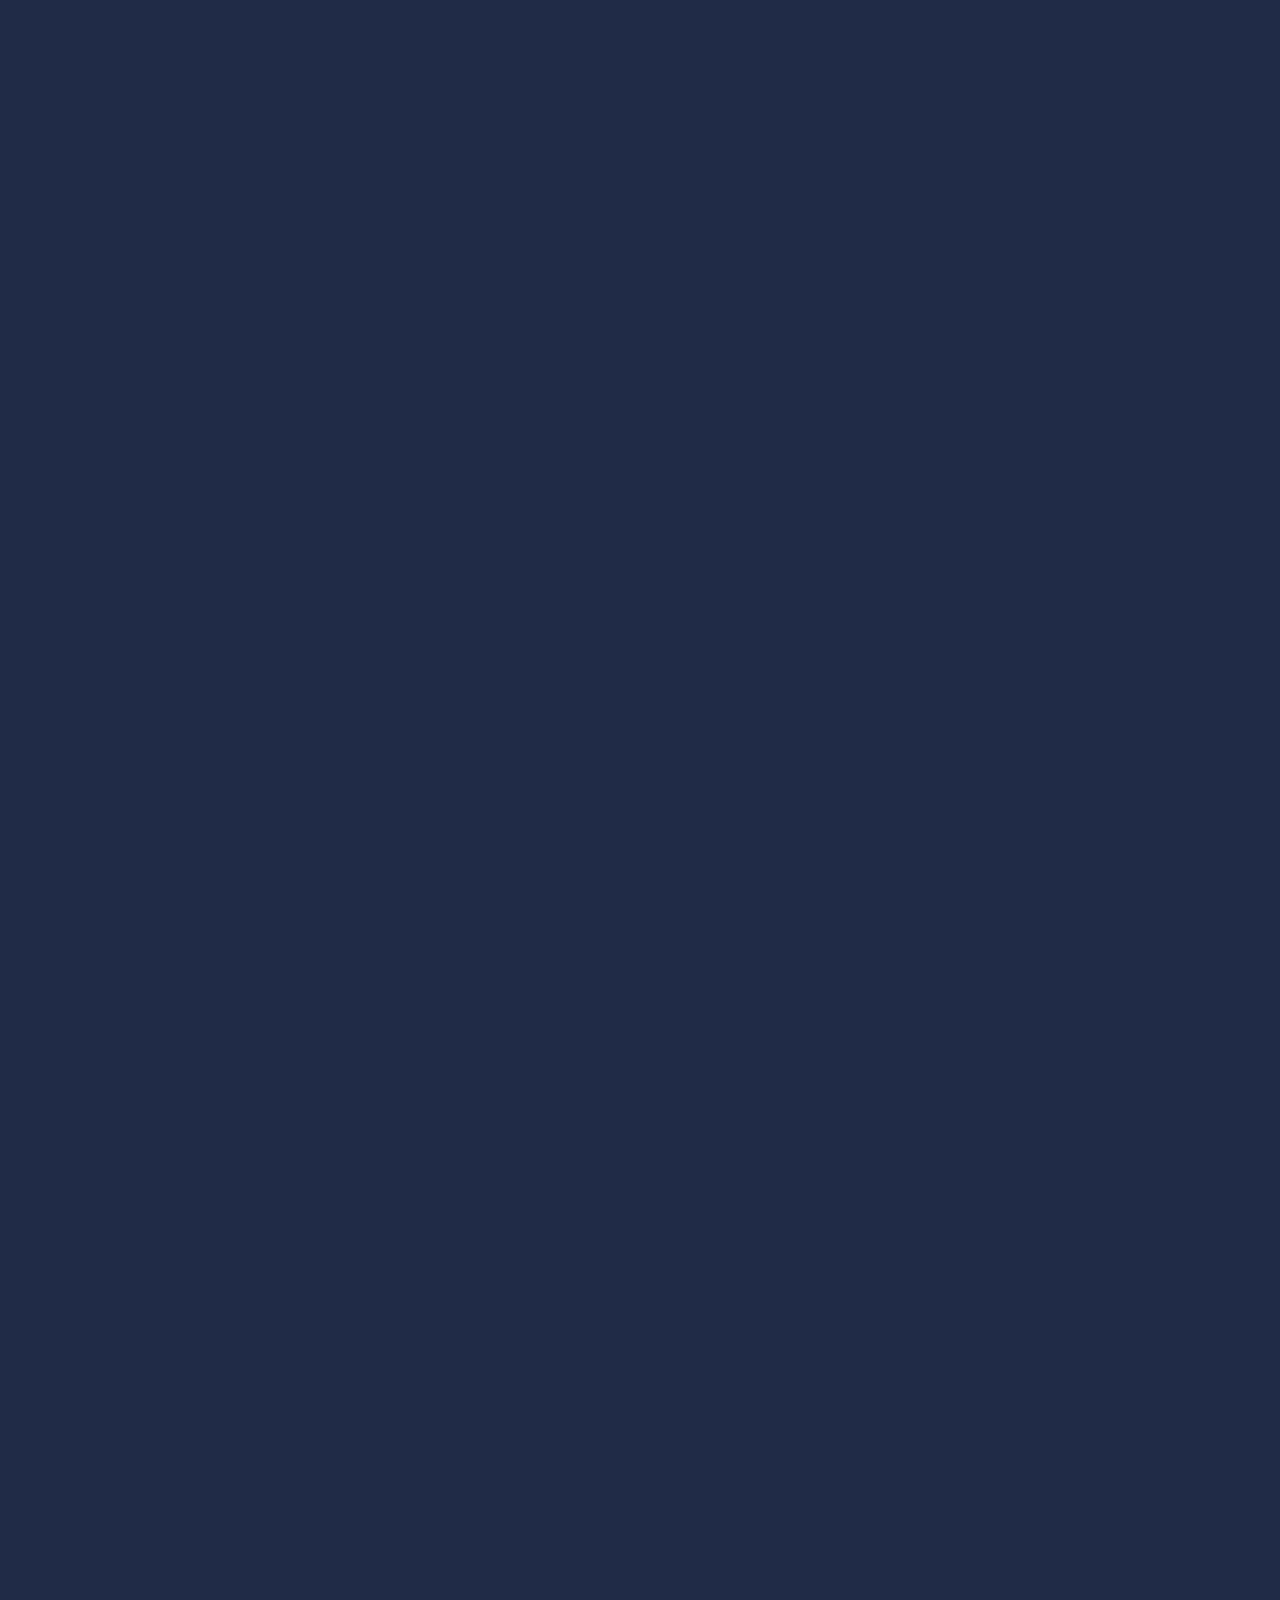
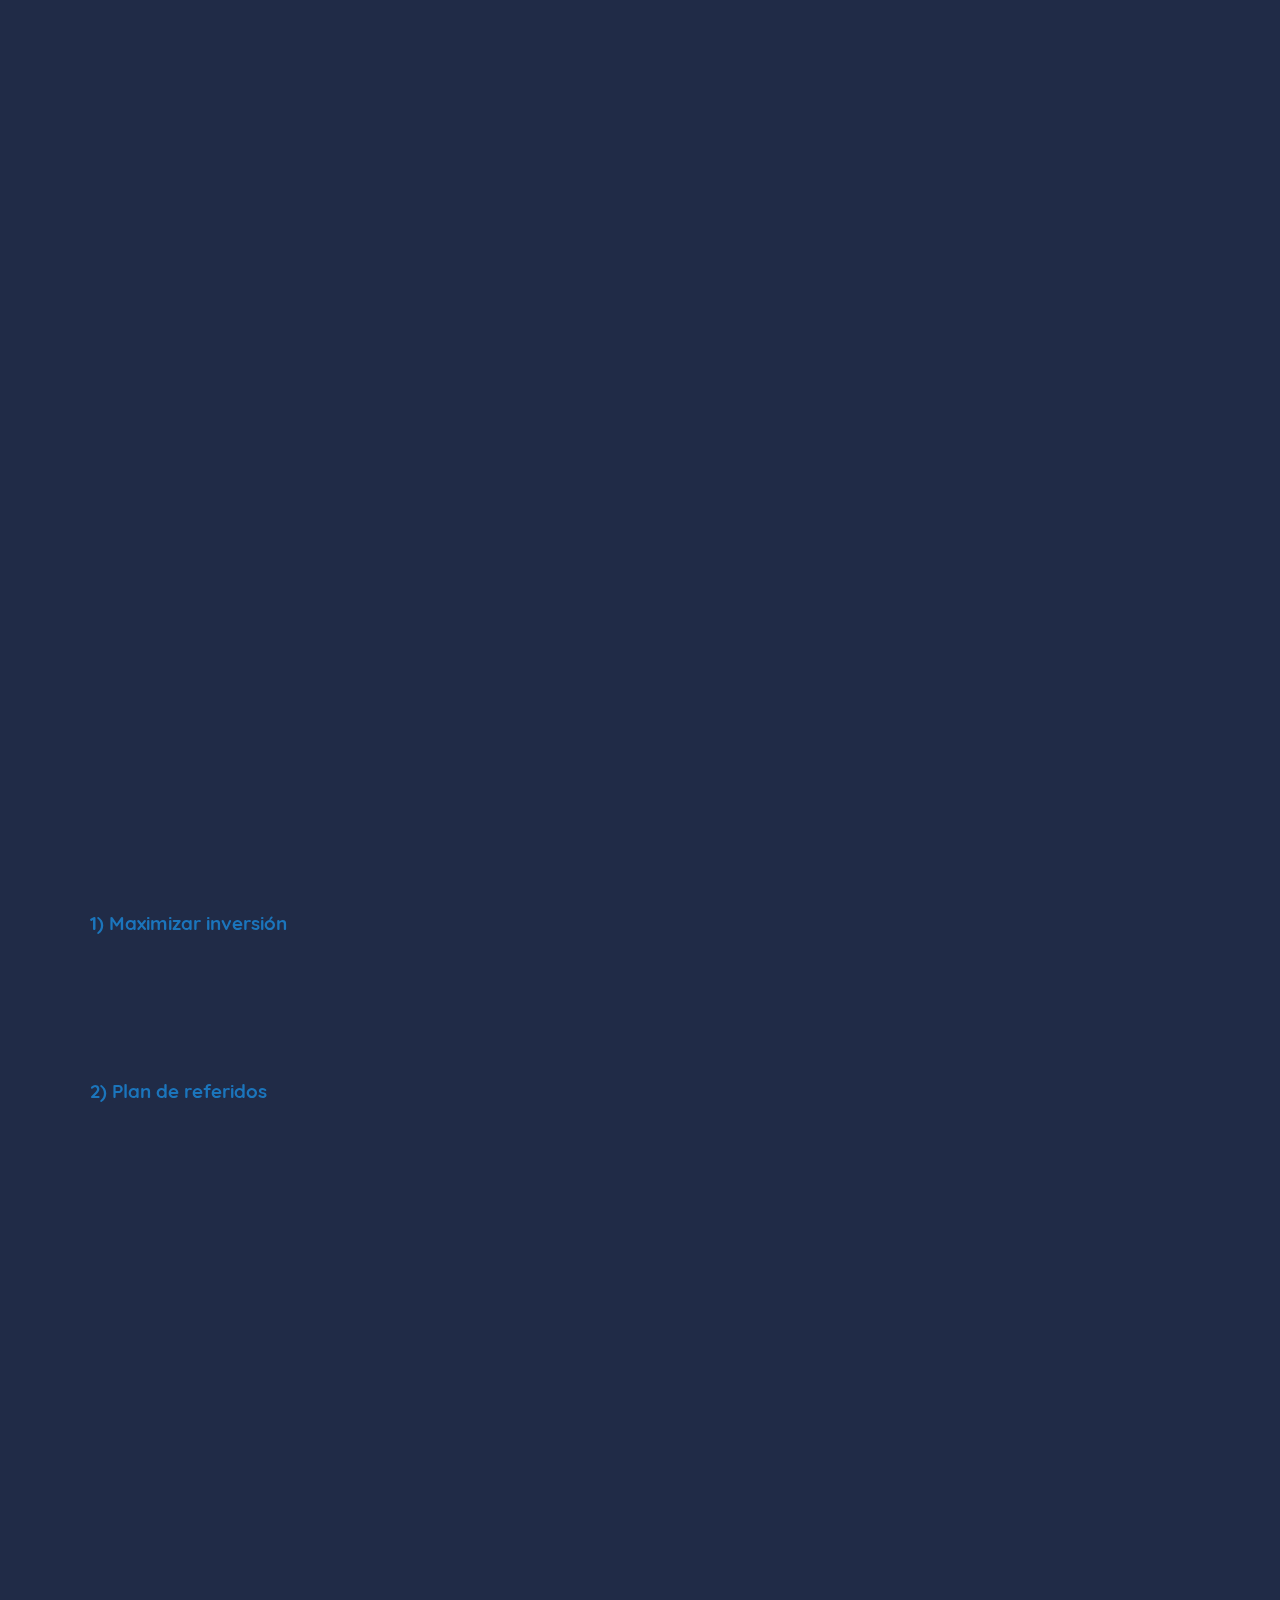
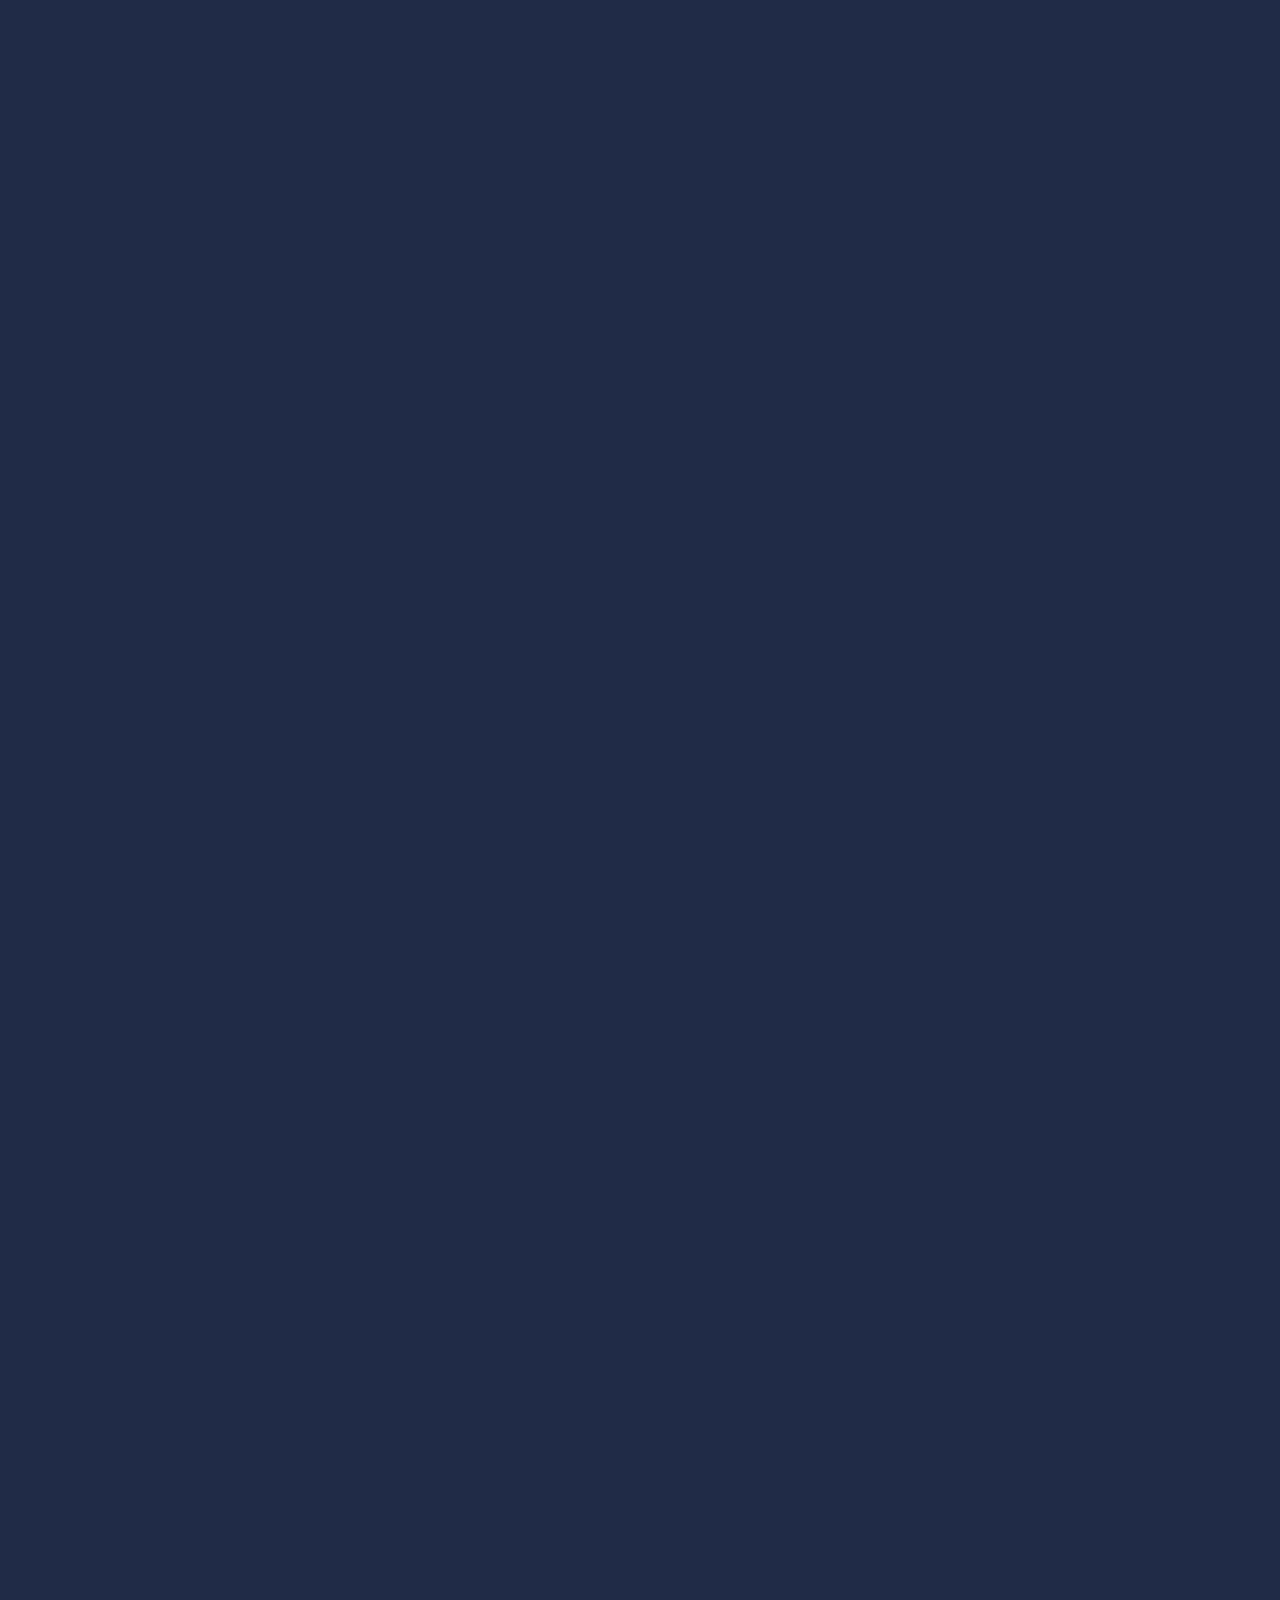
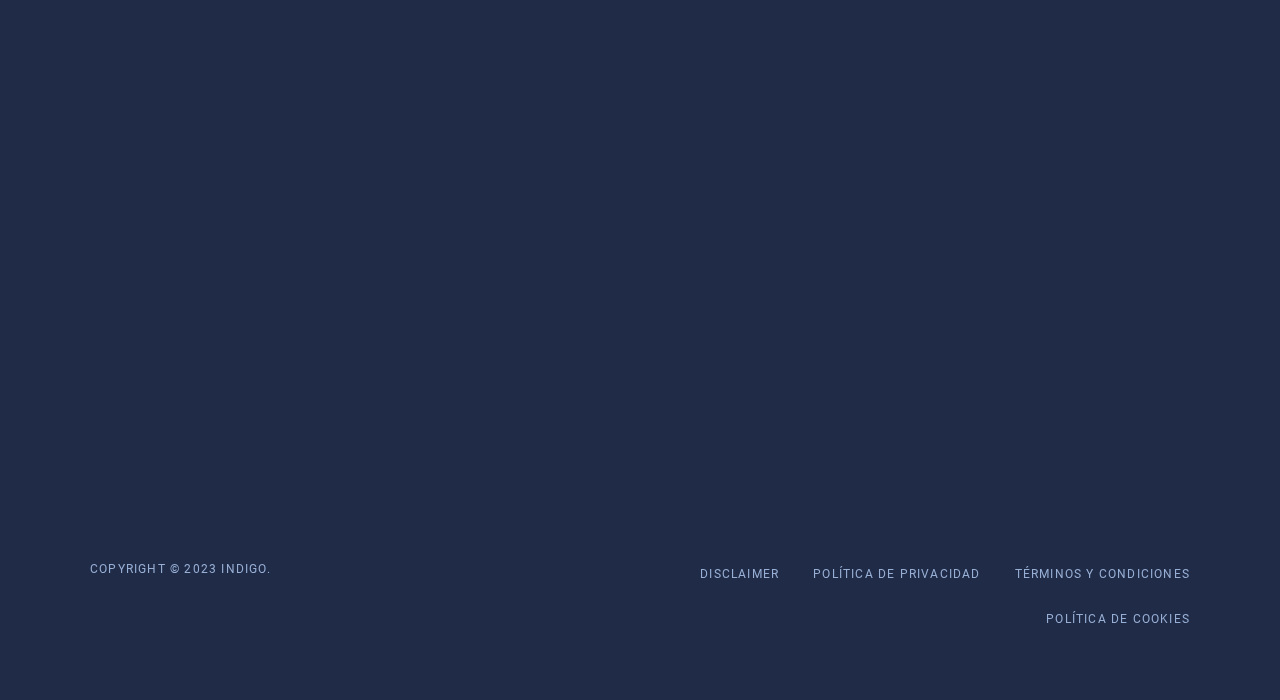
==== commit 8f68defb: "estilos y registro" ====
--- a/index.html
+++ b/index.html
@@ -74,7 +74,7 @@
                             </div>
                             <div class="cpn-action">
                                 <ul class="btn-grp mx-auto">
-                                    <li class="animated" data-animate="fadeInUp" data-delay="0.9"><a href="https://app.indigobotsys.com/" class="btn btn-primary btn-round">REGISTRARSE</a></li>
+                                    <li class="animated" data-animate="fadeInUp" data-delay="0.9"><a href="#empezar" class="btn btn-primary btn-round">REGISTRARSE</a></li>
                                     <li class="animated" data-animate="fadeInUp" data-delay="1"><a href="#docs" class="menu-link btn btn-round btn-outline btn-primary">MÁS INFO</a></li>
                                 </ul>
                             </div>
@@ -518,7 +518,7 @@
                                             <em class="icon icon-xs icon-circle fas fa-check"></em>
                                         </div>
                                         <div class="feature-text">
-                                            <p>Para comenzar a trabajar con nosotros debes registrarte en la plataforma de IndiGo</p>
+                                            <p>Para comenzar a trabajar con nosotros debes registrarte en la plataforma de IndiGo <span style="color:#F05E39">a través del enlace de un patrocinador</span></p>
                                         </div>
                                     </div>
                                     <div class="feature feature-inline animated" data-animate="fadeInUp" data-delay="0.5">
@@ -545,9 +545,6 @@
                                         <div class="feature-text">
                                             <p>Activar tu bot y destinarle la banca deseada</p>
                                         </div>
-                                    </div>
-                                    <div class="text-center text-sm-start animated" data-animate="fadeInUp" data-delay="0.9">
-                                        <a href="https://app.indigobotsys.com/" class="btn btn-round btn-primary">RegÍstrate</a>
                                     </div>
                                 </div>
                             </div>
--- a/assets/css/style-indigo.css
+++ b/assets/css/style-indigo.css
@@ -6483,7 +6483,7 @@
 
 .header-container:not(.container) { width: 100%; padding: 0 15px; }
 
-.header-wrap { position: relative; width: 100%; display: flex; justify-content: space-between; align-items: center; flex-wrap: wrap; }
+.header-wrap { position: relative; width: 100%; display: flex; justify-content: center; align-items: center; flex-wrap: wrap; }
 
 .header-logo { margin: 6px 0; flex-shrink: 0; }
 
